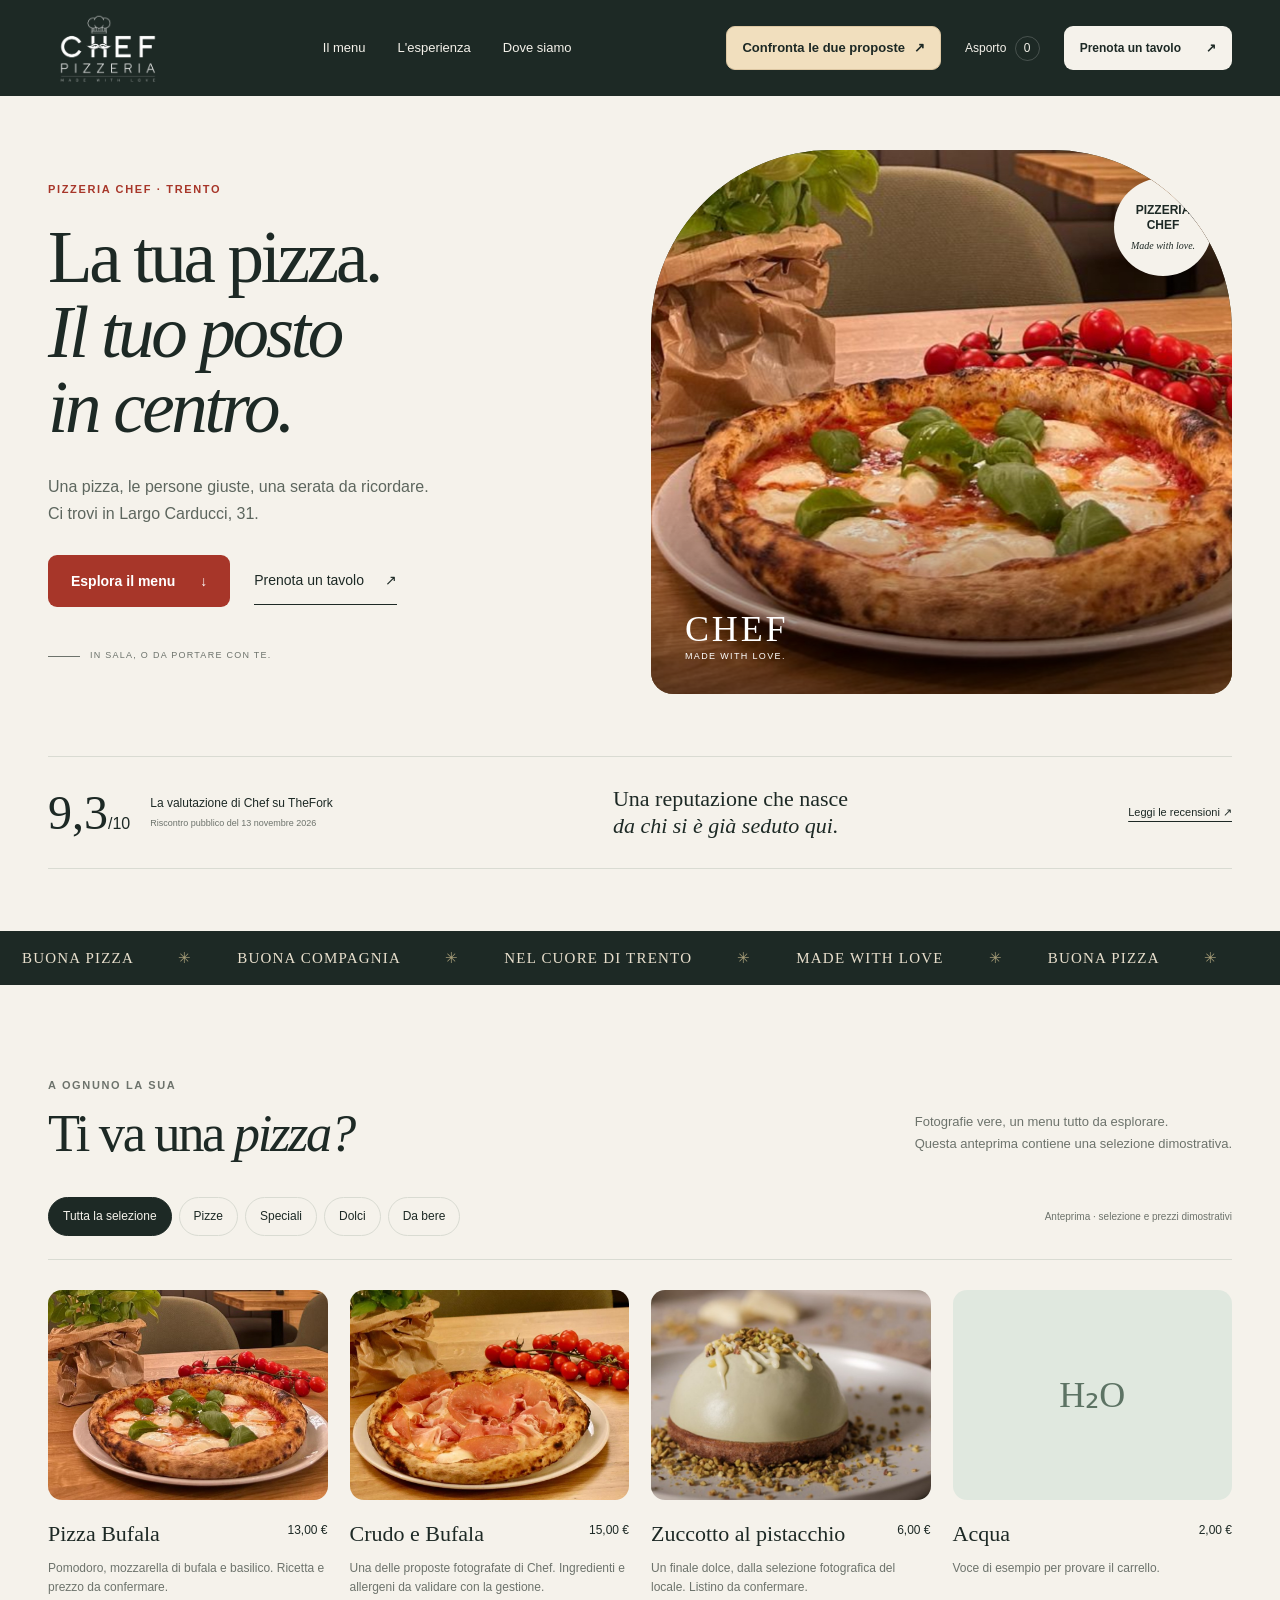
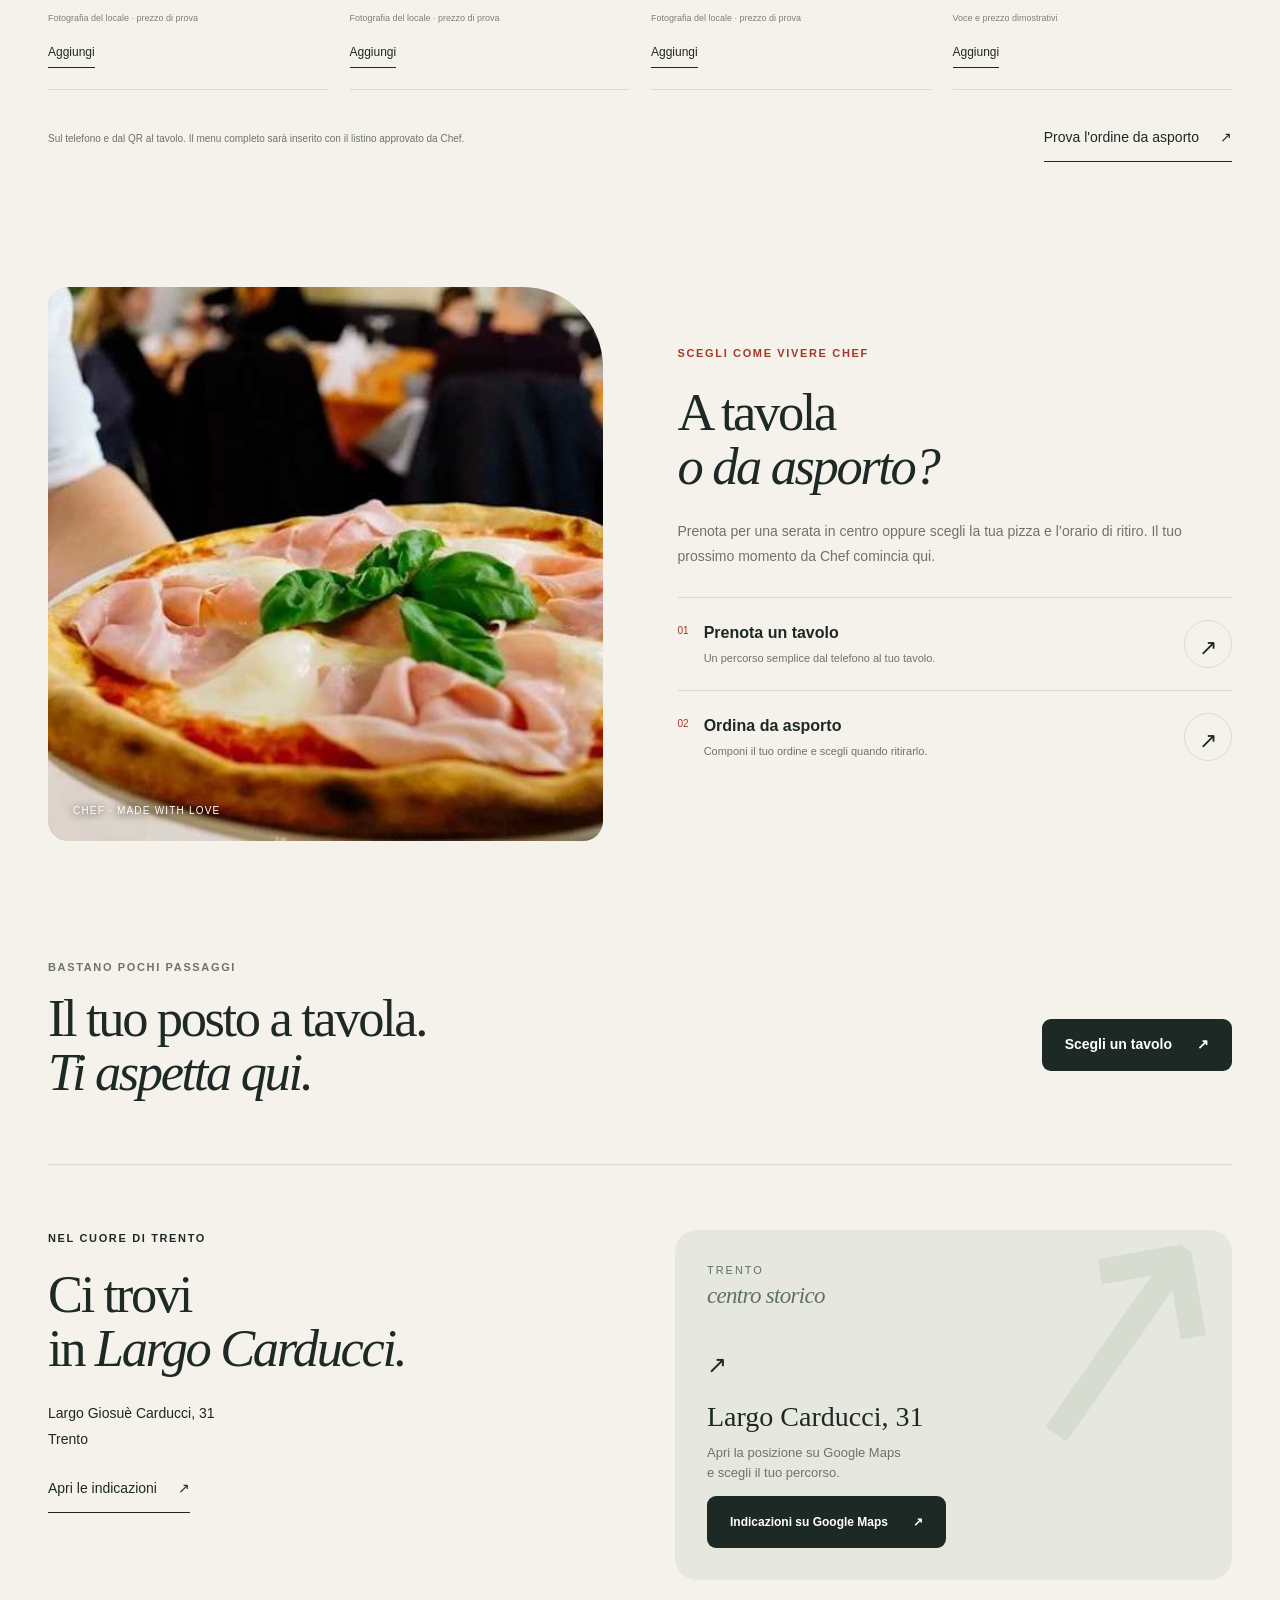
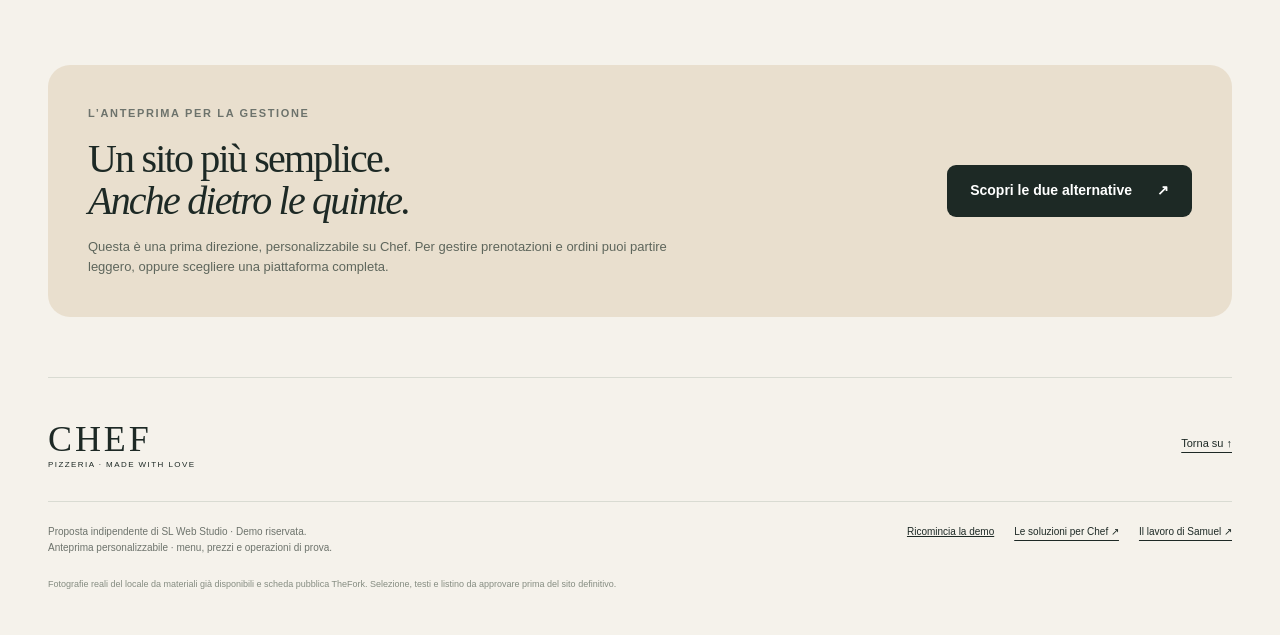
==== index.html @ 17961a6e "Publish the Chef Trento demo" ====
<!doctype html>
<html lang="it">
<head>
  <meta charset="utf-8"><meta name="viewport" content="width=device-width,initial-scale=1">
  <title>CHEF Pizzeria · Una pizza, un tavolo, il centro di Trento</title>
  <meta name="description" content="Un concept indipendente per Pizzeria Chef a Trento. Scopri il menu e prova le esperienze dimostrative di prenotazione e asporto.">
  <meta name="robots" content="noindex,nofollow">
  <meta name="theme-color" content="#1d2925"><meta http-equiv="Content-Security-Policy" content="default-src 'self'; img-src 'self' data:; style-src 'self' 'unsafe-inline'; script-src 'self'; connect-src 'none'; form-action 'none'; frame-src 'none'; object-src 'none'; base-uri 'self'">
  <link rel="icon" href="assets/favicon.svg" type="image/svg+xml">
  <link rel="stylesheet" href="assets/style.css"><script src="assets/app.js" defer></script><script src="assets/motion.js" defer></script>
</head>
<body>
  <a class="skip-link" href="#menu">Vai al menu</a>
  <div class="intro-flourish" aria-hidden="true"><span>CHEF</span><i>made with love</i><b></b></div>

  <header class="site-header">
    <a class="brand" href="#inizio" aria-label="Chef, torna all'inizio"><img src="assets/chef-logo-clean.jpg" alt="CHEF Pizzeria — Made with love" width="160" height="110"></a>
    <nav class="desktop-nav" aria-label="Navigazione principale"><a href="#menu">Il menu</a><a href="#esperienza">L'esperienza</a><a href="#dove">Dove siamo</a></nav>
    <div class="header-actions"><a class="compare-proposals" href="gestione.html">Confronta le due proposte <span aria-hidden="true">↗</span></a><button class="cart-trigger" id="cart-open" type="button" aria-label="Apri ordine da asporto">Asporto <span id="cart-count">0</span></button><button class="button button-light header-book" data-open-booking type="button">Prenota un tavolo <span>↗</span></button><button class="mobile-toggle" id="mobile-menu-toggle" aria-label="Apri menu di navigazione" aria-expanded="false" aria-controls="mobile-nav" type="button">☰</button></div>
  </header>
  <nav class="mobile-nav hidden" id="mobile-nav" aria-label="Navigazione mobile"><a href="#menu">Il menu</a><a href="#esperienza">L'esperienza</a><a href="#dove">Dove siamo</a><button data-open-booking type="button">Prenota un tavolo ↗</button></nav>
  <main>
    <section class="hero section-shell" id="inizio">
      <div class="hero-copy"><div class="eyebrow"><span></span> PIZZERIA CHEF · TRENTO</div><h1>La tua pizza.<br><em>Il tuo posto<br>in centro.</em></h1><p class="hero-description">Una pizza, le persone giuste, una serata da ricordare.<br>Ci trovi in Largo Carducci, 31.</p><div class="hero-actions"><a class="button button-gold" href="#menu">Esplora il menu <span>↓</span></a><button class="text-button" type="button" data-open-booking>Prenota un tavolo <span>↗</span></button></div><div class="hero-footnote"><span class="tiny-line"></span> IN SALA, O DA PORTARE CON TE.</div></div>
      <div class="hero-visual"><img class="hero-photo" src="assets/pizza-hero.jpg" alt="Pizza Bufala fotografata per Pizzeria Chef" fetchpriority="high" width="1000" height="1200"><div class="hero-photo-shade"></div><div class="photo-caption"><span>CHEF</span><small>MADE WITH LOVE.</small></div><div class="round-note">PIZZERIA<br>CHEF<span>Made with love.</span></div></div>
    </section>
    <section class="reputation section-shell"><div><strong>9,3<span>/10</span></strong><p>La valutazione di Chef su TheFork<small>Riscontro pubblico del 13 novembre 2026</small></p></div><p>Una reputazione che nasce<br><em>da chi si è già seduto qui.</em></p><a href="https://www.thefork.it/ristorante/pizzeria-chef-r726519" target="_blank" rel="noopener noreferrer">Leggi le recensioni ↗</a></section>
    <div class="ticker" aria-hidden="true"><div>BUONA PIZZA <b>✳</b> BUONA COMPAGNIA <b>✳</b> NEL CUORE DI TRENTO <b>✳</b> MADE WITH LOVE <b>✳</b> BUONA PIZZA <b>✳</b></div></div>
    <section class="menu-section" id="menu"><div class="section-shell">
      <div class="section-heading"><div><span class="eyebrow dark">A OGNUNO LA SUA</span><h2>Ti va una <em>pizza?</em></h2></div><p>Fotografie vere, un menu tutto da esplorare.<br>Questa anteprima contiene una selezione dimostrativa.</p></div>
      <div class="menu-toolbar"><div class="category-tabs" id="category-tabs" role="group" aria-label="Categorie del menu"><button type="button" data-category="all" class="active" aria-pressed="true">Tutta la selezione</button><button type="button" data-category="pizze" aria-pressed="false">Pizze</button><button type="button" data-category="speciali" aria-pressed="false">Speciali</button><button type="button" data-category="dolci" aria-pressed="false">Dolci</button><button type="button" data-category="bevande" aria-pressed="false">Da bere</button></div><span class="menu-demo-note">Anteprima · selezione e prezzi dimostrativi</span></div>
      <div class="menu-grid" id="menu-grid" aria-live="polite"></div>
      <div class="menu-bottom-note"><span>Sul telefono e dal QR al tavolo. Il menu completo sarà inserito con il listino approvato da Chef.</span><button type="button" class="text-button dark-text" data-open-cart>Prova l'ordine da asporto <span>↗</span></button></div>
    </div></section>
    <section class="experience section-shell" id="esperienza"><div class="experience-photo"><img src="assets/chef-pizza-crudo.jpg" alt="Una pizza fotografata nella sala di Pizzeria Chef" width="900" height="1000" loading="lazy"><span class="photo-label">CHEF · MADE WITH LOVE</span></div><div class="experience-copy"><span class="eyebrow">SCEGLI COME VIVERE CHEF</span><h2>A tavola<br><em>o da asporto?</em></h2><p>Prenota per una serata in centro oppure scegli la tua pizza e l’orario di ritiro. Il tuo prossimo momento da Chef comincia qui.</p><div class="experience-options"><div><span class="option-number">01</span><div><h3>Prenota un tavolo</h3><p>Un percorso semplice dal telefono al tuo tavolo.</p></div><button type="button" data-open-booking aria-label="Prova la prenotazione di un tavolo">↗</button></div><div><span class="option-number">02</span><div><h3>Ordina da asporto</h3><p>Componi il tuo ordine e scegli quando ritirarlo.</p></div><button type="button" data-open-cart aria-label="Prova un ordine da asporto">↗</button></div></div></div></section>
    <section class="booking-strip section-shell"><span class="eyebrow dark">BASTANO POCHI PASSAGGI</span><div><h2>Il tuo posto a tavola.<br><em>Ti aspetta qui.</em></h2><button class="button button-dark" type="button" data-open-booking>Scegli un tavolo <span>↗</span></button></div></section>
    <section class="location section-shell" id="dove"><div><span class="eyebrow">NEL CUORE DI TRENTO</span><h2>Ci trovi<br>in <em>Largo Carducci.</em></h2><p class="address">Largo Giosuè Carducci, 31<br>Trento</p><a class="text-button" href="https://www.google.com/maps/search/?api=1&query=Pizzeria+Chef+Largo+Carducci+31+Trento" target="_blank" rel="noopener noreferrer">Apri le indicazioni <span>↗</span></a></div><div class="location-card"><div class="location-coordinate" aria-hidden="true">TRENTO<br><em>centro storico</em></div><div class="location-directions"><span class="location-marker" aria-hidden="true">↗</span><h3>Largo Carducci, 31</h3><p>Apri la posizione su Google Maps<br>e scegli il tuo percorso.</p><a class="button button-dark" href="https://www.google.com/maps/search/?api=1&amp;query=Pizzeria+Chef+Largo+Carducci+31+Trento" target="_blank" rel="noopener noreferrer">Indicazioni su Google Maps <span>↗</span></a></div></div></section>
    <section class="owner-preview section-shell" id="gestione"><div><span class="eyebrow dark">L’ANTEPRIMA PER LA GESTIONE</span><h2>Un sito più semplice.<br><em>Anche dietro le quinte.</em></h2><p>Questa è una prima direzione, personalizzabile su Chef. Per gestire prenotazioni e ordini puoi partire leggero, oppure scegliere una piattaforma completa.</p></div><a class="button button-dark" href="gestione.html">Scopri le due alternative <span>↗</span></a></section>
  </main>
  <footer class="site-footer section-shell"><div class="footer-top"><div class="footer-wordmark">CHEF<span>PIZZERIA · MADE WITH LOVE</span></div><a href="#inizio">Torna su ↑</a></div><div class="footer-bottom"><p>Proposta indipendente di SL Web Studio · Demo riservata.<br>Anteprima personalizzabile · menu, prezzi e operazioni di prova.</p><div><button id="reset-demo" type="button">Ricomincia la demo</button><a href="gestione.html">Le soluzioni per Chef ↗</a><a href="https://samuelnasi.com/it/" target="_blank" rel="noopener noreferrer">Il lavoro di Samuel ↗</a></div></div><p class="photo-source section-shell">Fotografie reali del locale da materiali già disponibili e scheda pubblica TheFork. Selezione, testi e listino da approvare prima del sito definitivo.</p></footer>
  <button class="mobile-cart-bar" type="button" data-open-cart><span>Il tuo asporto <b id="cart-count-mobile">0</b></span><span id="cart-total-mobile">0,00 €</span><span>↗</span></button>
  <div id="toast" role="status" aria-live="polite" hidden></div>
  <dialog id="booking-dialog" aria-labelledby="booking-title"><div class="dialog-header"><span class="eyebrow dark">CI VEDIAMO DA CHEF</span><button class="close-dialog" type="button" data-close-dialog aria-label="Chiudi prenotazione">×</button></div><h2 id="booking-title">Un tavolo <em>per te.</em></h2><p class="dialog-notice"><strong>Anteprima prenotazione.</strong> Campi, orari e conferme saranno personalizzati per il servizio di Chef.</p><form id="booking-form"><div class="form-row"><label>Giorno<input type="date" id="booking-date" required></label><label>Persone<select id="booking-guests" required><option value="2">2 persone</option><option value="1">1 persona</option><option value="3">3 persone</option><option value="4">4 persone</option><option value="5">5 persone</option><option value="6">6 persone</option><option value="8">8 persone</option></select></label></div><label>Orario<select id="booking-time" required><option value="">Scegli un orario</option><option>12:00</option><option>12:30</option><option>13:00</option><option>19:00</option><option>19:30</option><option>20:00</option><option>20:30</option><option>21:00</option></select></label><label>Nome per la prova<input type="text" id="booking-name" value="Cliente demo" maxlength="60" required autocomplete="off" readonly></label><button class="button button-dark full-width" type="submit">Simula la prenotazione <span>↗</span></button></form><div class="result-box" id="booking-result" role="status" hidden></div></dialog>
  <dialog id="cart-dialog" aria-labelledby="cart-title"><div class="dialog-header"><span class="eyebrow dark">CHEF, DA PORTARE CON TE</span><button class="close-dialog" type="button" data-close-dialog aria-label="Chiudi ordine">×</button></div><h2 id="cart-title">Il tuo <em>asporto.</em></h2><p class="dialog-notice"><strong>Prova l’asporto.</strong> Prodotti, orari e conferma sono un esempio del percorso cliente.</p><div id="cart-empty" class="empty-state"><span>✳</span><h3>Da cosa iniziamo?</h3><p>Scegli una pizza dal menu per provare l'ordine.</p><button type="button" class="button button-dark" data-close-dialog>Torna al menu</button></div><div id="cart-content" hidden><div id="cart-items"></div><div class="cart-summary"><span>Totale dimostrativo</span><strong id="cart-total">0,00 €</strong></div><form id="checkout-form"><label>Orario di ritiro<select id="pickup-time" required><option value="">Scegli un orario di esempio</option><option>19:00</option><option>19:30</option><option>20:00</option><option>20:30</option></select></label><button class="button button-dark full-width" type="submit">Simula l'ordine <span>↗</span></button></form></div><div class="result-box" id="cart-receipt" role="status" hidden></div></dialog>
</body></html>
---- assets/style.css ----
:root{--paper:#f5f2eb;--ink:#1d2925;--red:#a63c31;--muted:#6d736c;--line:#d9dbd2;--cream:#e8dfcd;--serif:Georgia,serif;--sans:Arial,sans-serif}*{box-sizing:border-box}html{scroll-behavior:smooth;scroll-padding-top:100px}body{margin:0;background:var(--paper);color:var(--ink);font:16px/1.55 var(--sans)}button,input,select{font:inherit}button{cursor:pointer;border:0;background:none;color:inherit}a{color:inherit;text-underline-offset:5px}img{display:block;max-width:100%;height:auto}a,button{touch-action:manipulation}button:disabled{opacity:.4;cursor:not-allowed}:focus-visible{outline:3px solid #d77a38;outline-offset:4px}[hidden],.hidden{display:none!important}.section-shell{width:min(1280px,calc(100% - 96px));margin-inline:auto}h1,h2,h3,p{margin-top:0}h1,h2{font-family:var(--serif);font-weight:400;line-height:1.03;letter-spacing:-.045em}h1{font-size:clamp(54px,5.7vw,88px);margin:22px 0 28px}h2{font-size:clamp(40px,4.1vw,62px);margin-bottom:26px}h1 em,h2 em{font-weight:400}.button{display:inline-flex;align-items:center;justify-content:space-between;gap:25px;min-height:52px;padding:14px 23px;text-decoration:none;font-size:14px;font-weight:600;border-radius:3px}.button-light{background:var(--paper);color:var(--ink)}.button-gold{background:var(--red);color:white}.button-dark{background:var(--ink);color:white}.button:hover{filter:brightness(1.1)}.text-button{display:inline-flex;align-items:center;gap:21px;padding:12px 0;border-bottom:1px solid currentColor;text-decoration:none;font-size:14px}.eyebrow{display:block;font-size:11px;letter-spacing:.15em;font-weight:600;text-transform:uppercase}.eyebrow.dark{color:var(--muted)}.tiny-line{width:32px;height:1px;background:currentColor;margin-right:10px}.demo-banner{display:flex;align-items:center;justify-content:center;gap:9px;padding:9px 20px;background:#e7dfcb;font-size:10px;letter-spacing:.07em}.demo-banner a{margin-left:30px;letter-spacing:0;font-size:11px}.demo-dot{width:6px;height:6px;border-radius:50%;background:var(--red)}.site-header{height:96px;padding:14px 48px;display:flex;align-items:center;justify-content:space-between;background:var(--ink);color:var(--paper)}.brand,.brand img{width:120px}.brand img{height:68px;object-fit:cover;mix-blend-mode:screen}.desktop-nav{display:flex;gap:32px}.desktop-nav a{font-size:13px;text-decoration:none}.header-actions{display:flex;gap:18px;align-items:center}.header-actions .button{min-height:44px;padding:10px 16px;font-size:12px}.cart-trigger{font-size:12px}.cart-trigger span{display:inline-grid;place-items:center;margin-left:5px;border:1px solid #ffffff30;border-radius:50%;min-width:25px;height:25px}.mobile-toggle{display:none;font-size:25px}.mobile-nav{padding:18px;background:var(--ink);color:var(--paper)}.mobile-nav a{display:block;padding:9px;text-decoration:none}.hero{display:grid;grid-template-columns:1fr 1.08fr;gap:64px;align-items:center;min-height:690px;padding-block:58px 66px}.hero-copy .eyebrow{color:var(--red)}.hero-description{max-width:440px;color:#5d665e;font-size:16px;line-height:1.7;margin-bottom:28px}.hero-actions{display:flex;gap:24px;align-items:center;flex-wrap:wrap}.hero-footnote{margin-top:42px;display:flex;align-items:center;font-size:9px;letter-spacing:.14em;color:var(--muted)}.hero-visual{position:relative;align-self:stretch;min-height:520px;overflow:hidden;border-radius:180px 180px 0 0;background:#2f382e}.hero-photo{width:100%;height:100%;min-height:520px;object-fit:cover;object-position:48% 50%;position:absolute}.hero-photo-shade{position:absolute;inset:0;background:linear-gradient(0deg,#0008,transparent 40%)}.photo-caption{position:absolute;bottom:30px;left:34px;color:white}.photo-caption span{font:36px var(--serif);letter-spacing:.08em}.photo-caption small{display:block;font-size:9px;letter-spacing:.15em}.round-note{position:absolute;right:20px;top:28px;width:98px;height:98px;display:flex;flex-direction:column;align-items:center;justify-content:center;background:var(--paper);border-radius:50%;text-align:center;line-height:1.25;font-size:12px;font-weight:600}.round-note span{font:italic 10px var(--serif);margin-top:7px}.reputation{display:flex;align-items:center;justify-content:space-between;gap:28px;padding-block:28px;border-block:1px solid var(--line);margin-bottom:62px}.reputation>div{display:flex;align-items:center;gap:20px}.reputation strong{font:48px var(--serif);white-space:nowrap}.reputation strong span{font:16px var(--sans)}.reputation p{margin:0;font-size:12px}.reputation small{display:block;font-size:9px;color:var(--muted);margin-top:4px}.reputation>p{font:22px/1.2 var(--serif)}.reputation a{font-size:11px;white-space:nowrap}.ticker{overflow:hidden;background:var(--ink);color:var(--cream);padding:18px 0;white-space:nowrap;font:15px var(--serif);letter-spacing:.08em}.ticker div{width:max-content;min-width:100%;text-align:center}.ticker b{color:#a69d78;font-weight:400;margin:0 40px}.menu-section{padding:92px 0 80px}.section-heading{display:flex;align-items:flex-end;justify-content:space-between;gap:40px;margin-bottom:37px}.section-heading h2{margin:12px 0 0}.section-heading>p{font-size:13px;color:var(--muted);margin-bottom:5px;line-height:1.7}.menu-toolbar{display:flex;align-items:center;justify-content:space-between;gap:20px;border-bottom:1px solid var(--line);padding-bottom:23px;margin-bottom:30px}.category-tabs{display:flex;gap:7px;flex-wrap:wrap}.category-tabs button{padding:9px 14px;border:1px solid var(--line);border-radius:30px;font-size:12px}.category-tabs button.active{background:var(--ink);color:var(--paper);border-color:var(--ink)}.menu-demo-note{font-size:10px;color:var(--muted);max-width:220px;text-align:right}.menu-grid{display:grid;grid-template-columns:repeat(4,minmax(0,1fr));gap:22px}.menu-card{border-bottom:1px solid var(--line);display:flex;flex-direction:column;min-width:0}.menu-card>img{width:100%;height:210px;object-fit:cover;border-radius:6px}.card-visual{height:210px;display:grid;place-items:center;background:#e0e8df;border-radius:6px;font:36px var(--serif);color:#5d7364}.card-body{padding:21px 0;display:flex;flex-direction:column;flex:1}.card-top{display:flex;align-items:flex-start;justify-content:space-between;gap:10px}.card-top h3{font:22px/1.2 var(--serif);margin-bottom:12px}.price{font-size:12px;white-space:nowrap}.description{font-size:12px;line-height:1.6;color:var(--muted);margin-bottom:15px}.tagline{font-size:9px;color:#7c8178;margin-top:auto;margin-bottom:12px}.add-button{align-self:flex-start;border-bottom:1px solid var(--ink);padding:5px 0;font-size:12px}.menu-bottom-note{margin-top:25px;display:flex;align-items:center;justify-content:space-between;gap:20px}.menu-bottom-note>span{font-size:10px;color:var(--muted);max-width:470px}.experience{display:grid;grid-template-columns:1fr 1fr;gap:85px;align-items:center;padding-block:45px 100px}.experience-photo{position:relative}.experience-photo>img{aspect-ratio:1;object-fit:cover;width:100%;border-radius:5px}.photo-label{position:absolute;bottom:23px;left:25px;color:white;font-size:10px;letter-spacing:.12em;text-shadow:0 1px 8px black}.experience-copy>.eyebrow{color:var(--red);margin-bottom:23px}.experience-copy>p{font-size:14px;line-height:1.8;color:var(--muted)}.experience-options>div{display:flex;gap:15px;align-items:center;border-top:1px solid var(--line);padding:20px 0}.experience-options{margin-top:28px}.option-number{align-self:flex-start;padding-top:3px;font-size:10px;color:var(--red)}.experience-options h3{font-size:13px;margin:0 0 4px}.experience-options p{font-size:11px;color:var(--muted);margin:0}.experience-options button{margin-left:auto;font-size:22px;padding:10px}.craft{display:grid;grid-template-columns:.65fr 1fr;gap:80px;align-items:center;background:var(--cream);padding:38px;margin-bottom:95px}.craft img{aspect-ratio:1;object-fit:cover;width:100%}.craft h2{font-size:46px;margin:17px 0 20px}.craft p{font-size:13px;line-height:1.8;max-width:470px}.concept-note{font-size:10px!important;color:var(--muted)}.booking-strip{padding-block:18px 65px}.booking-strip>div{display:flex;align-items:center;justify-content:space-between;gap:30px;margin-top:15px}.booking-strip h2{margin-bottom:0}.location{display:grid;grid-template-columns:1fr 1fr;gap:70px;border-top:1px solid var(--line);padding-block:65px 85px}.location h2{margin-top:20px}.address{font-size:14px;line-height:1.8}.location-art{position:relative;overflow:hidden;min-height:330px;background:#e2e6dc;border:1px solid #cbd2c3;border-radius:4px}.map-road{position:absolute;background:var(--paper);border:1px solid #d1d7ca}.road-one{width:135%;height:42px;transform:rotate(-25deg);left:-18%;top:42%}.road-two{height:150%;width:38px;transform:rotate(24deg);left:60%;top:-25%}.road-three{width:120%;height:25px;transform:rotate(18deg);left:-10%;top:78%}.map-street{position:absolute;font-size:9px;letter-spacing:.13em}.street-one{left:18%;top:42%;transform:rotate(-25deg)}.street-two{left:10%;top:17%;color:#79876f}.map-pin{position:absolute;left:52%;top:49%;transform:translate(-50%,-50%);text-align:center;font-size:10px;font-weight:600;letter-spacing:.1em;background:var(--red);color:white;padding:10px 15px;border-radius:5px}.map-pin span{display:block;font-size:14px}.map-caption{position:absolute;bottom:20px;left:20px;font-size:9px;letter-spacing:.12em;color:#718067}.site-footer{padding-block:40px 35px;border-top:1px solid var(--line)}.footer-top{display:flex;justify-content:space-between;align-items:center;padding-bottom:32px}.footer-wordmark{font:36px var(--serif);letter-spacing:.08em}.footer-wordmark span{display:block;font:8px var(--sans);letter-spacing:.18em}.footer-top>a{font-size:11px}.footer-bottom{display:flex;justify-content:space-between;gap:25px;border-top:1px solid var(--line);padding-top:22px}.footer-bottom p{font-size:10px;color:var(--muted);margin:0}.footer-bottom>div{display:flex;gap:20px;align-items:flex-start;font-size:10px}.footer-bottom button{padding:0;font-size:10px;text-decoration:underline}.photo-source{font-size:9px;color:#858c81;line-height:1.6;margin-top:22px}.mobile-cart-bar{display:none}.table-hint{margin:0 auto 30px;text-align:center;background:var(--ink);color:white;padding:12px;font-size:13px}#toast{position:fixed;z-index:99;bottom:28px;left:50%;transform:translateX(-50%);background:var(--ink);color:white;border:1px solid #fff3;border-radius:5px;padding:15px 22px;font-size:13px;max-width:90vw;box-shadow:0 8px 30px #0003}dialog{border:0;border-radius:8px;background:var(--paper);color:var(--ink);padding:30px;width:min(550px,calc(100% - 28px));max-height:90dvh;overflow:auto;box-shadow:0 20px 100px #0004}dialog::backdrop{background:#17201cc9;backdrop-filter:blur(4px)}.dialog-header{display:flex;align-items:center;justify-content:space-between;margin-bottom:20px}.close-dialog{font-size:30px;line-height:1;padding:0 3px}dialog h2{font-size:43px;margin-bottom:14px}.dialog-notice{font-size:12px;color:var(--muted);padding:12px;background:#e8e7db;border-radius:4px}form label{display:block;font-size:12px;font-weight:600;margin-bottom:16px}input,select{width:100%;display:block;padding:12px;border:1px solid #bfc5b9;border-radius:4px;background:white;color:var(--ink);margin-top:6px;min-height:46px}input[readonly]{color:#6e766a;background:#ebece4}.form-row{display:grid;grid-template-columns:1fr 1fr;gap:18px}.full-width{width:100%}.result-box{margin-top:24px;padding:18px;border:1px solid #a1b39d;background:#e2eadf;border-radius:4px;font-size:13px}.result-box p{margin-top:10px}.result-box .button{font-size:12px;margin-top:8px}.empty-state{text-align:center;padding:25px 10px}.empty-state>span{font-size:38px}.empty-state h3{font:30px var(--serif);margin:12px 0}.empty-state p{font-size:13px;color:var(--muted)}.cart-row{display:flex;align-items:center;justify-content:space-between;padding:17px 0;border-bottom:1px solid var(--line);gap:20px}.cart-item-info strong,.cart-item-info span{display:block;font-size:13px}.cart-item-info span{font-size:11px;color:var(--muted);margin-top:5px}.qty-control{display:flex;gap:12px}.qty-control button{display:grid;place-items:center;border:1px solid var(--line);border-radius:50%;height:30px;width:30px;font-size:16px}.cart-summary{display:flex;justify-content:space-between;font-size:14px;padding:24px 0}
@media(max-width:1100px){.section-shell{width:calc(100% - 64px)}.site-header{padding-inline:32px}.desktop-nav{gap:18px}.hero{gap:35px;min-height:620px}.hero-visual,.hero-photo{min-height:485px}.menu-grid{grid-template-columns:repeat(2,minmax(0,1fr));gap:30px}.menu-card>img,.card-visual{height:260px}.experience{gap:40px}.reputation>p{display:none}.craft{gap:35px}.craft h2{font-size:40px}}
@media(max-width:700px){html{scroll-padding-top:25px}.section-shell{width:calc(100% - 40px)}.demo-banner{padding:8px 10px;justify-content:flex-start;font-size:8px;gap:6px;letter-spacing:.02em;flex-wrap:wrap}.banner-detail{font-size:8px}.demo-banner a{margin-left:auto;font-size:9px}.site-header{height:80px;padding:10px 20px}.brand,.brand img{width:98px}.brand img{height:55px}.desktop-nav,.header-book,.cart-trigger{display:none}.mobile-toggle{display:block}.hero{display:flex;flex-direction:column;gap:30px;padding-block:40px 32px;min-height:0}.hero-copy{align-self:flex-start;width:100%}h1{font-size:58px;margin:18px 0 22px}.hero-description{font-size:14px;margin-bottom:25px}.hero-actions{gap:22px}.hero-actions .button{min-height:48px;padding:12px 17px;font-size:12px}.hero-actions .text-button{font-size:12px}.hero-footnote{margin-top:26px;font-size:8px}.hero-visual{width:100%;min-height:365px;border-radius:140px 140px 0 0}.hero-photo{min-height:365px}.round-note{width:78px;height:78px;right:16px;top:20px;font-size:10px}.photo-caption{bottom:20px;left:22px}.photo-caption span{font-size:29px}.reputation{padding-block:22px;margin-bottom:35px;gap:15px;align-items:flex-end}.reputation>div{gap:12px}.reputation strong{font-size:38px}.reputation p{font-size:10px;max-width:150px}.reputation small{font-size:8px}.reputation a{font-size:9px}.ticker{font-size:12px;padding:14px 0}.ticker b{margin:0 23px}.menu-section{padding:48px 0 35px}.section-heading{display:block;margin-bottom:25px}.section-heading>p{margin-top:18px;font-size:12px}.section-heading h2{font-size:45px}.menu-toolbar{align-items:flex-start;flex-direction:column;gap:15px}.category-tabs{gap:5px}.category-tabs button{font-size:11px;padding:8px 11px}.menu-demo-note{max-width:none;text-align:left;font-size:9px}.menu-grid{gap:22px 14px}.menu-card>img,.card-visual{height:145px}.card-top{display:block}.card-top h3{font-size:20px;margin-bottom:7px}.price{font-size:11px}.description{font-size:11px;margin-top:10px;line-height:1.5}.tagline{font-size:8px}.card-body{padding-top:14px}.menu-bottom-note{display:block}.menu-bottom-note>span{display:block;margin-bottom:12px}.experience{grid-template-columns:1fr;gap:30px;padding-block:28px 45px}.experience-photo>img{aspect-ratio:5/4}.experience-copy h2{font-size:41px}.experience-copy>.eyebrow{margin-bottom:17px}.craft{grid-template-columns:1fr;gap:25px;padding:20px;margin-bottom:45px}.craft img{aspect-ratio:4/3}.craft h2{font-size:40px;margin-bottom:18px}.booking-strip{padding-block:10px 45px}.booking-strip>div{display:block}.booking-strip h2{font-size:42px;margin-bottom:25px}.location{grid-template-columns:1fr;gap:30px;padding-block:40px 45px}.location h2{font-size:43px}.location-art{min-height:270px}.site-footer{padding-top:28px;padding-bottom:85px}.footer-top{padding-bottom:25px}.footer-bottom{flex-direction:column;gap:20px}.footer-bottom>div{flex-wrap:wrap;gap:18px}.photo-source{width:100%;font-size:8px}.mobile-cart-bar{display:flex;align-items:center;justify-content:space-between;position:fixed;bottom:12px;left:16px;right:16px;z-index:20;background:var(--ink);color:white;border:1px solid #fff3;border-radius:5px;box-shadow:0 5px 20px #0002;padding:14px 16px;font-size:12px}.mobile-cart-bar b{margin-left:5px;font-size:10px;background:#fff2;border-radius:20px;padding:3px 6px}.mobile-cart-bar>span:last-child{font-size:19px}#toast{bottom:80px;font-size:11px;padding:12px 16px}dialog{padding:22px}.form-row{gap:12px}dialog h2{font-size:36px}}
@media(prefers-reduced-motion:reduce){html{scroll-behavior:auto}*,*:before,*:after{transition:none!important}}
/* SL — refined, lightweight motion and a calmer page rhythm. */
:root{--red:#a73629}.skip-link{position:absolute;z-index:100;left:20px;top:-80px;padding:12px 18px;background:white}.skip-link:focus{top:12px}.site-header{position:relative;z-index:5}.button{border-radius:9px;transition:transform .22s ease,background .22s ease,box-shadow .22s ease}.button:hover{transform:translateY(-2px);box-shadow:0 8px 20px #1d292512}.button:active{transform:translateY(0)}.button span,.text-button span{transition:transform .2s ease}.button:hover span,.text-button:hover span{transform:translate(3px,-2px)}.desktop-nav a{position:relative}.desktop-nav a:after{content:'';position:absolute;bottom:-6px;left:0;width:100%;height:1px;background:currentColor;transform:scaleX(0);transform-origin:left;transition:transform .25s}.desktop-nav a:hover:after{transform:scaleX(1)}.hero{padding-block:54px 62px;gap:65px;min-height:660px}.hero-visual{border-radius:180px 180px 22px 22px}.hero-photo{animation:photo-settle 1.2s cubic-bezier(.22,1,.36,1) both}.hero-copy>div,.hero-copy>h1,.hero-copy>p{animation:hero-enter .8s cubic-bezier(.22,1,.36,1) both}.hero-copy>h1{animation-delay:.08s}.hero-copy>p{animation-delay:.16s}.hero-actions{animation-delay:.22s!important}.intro-flourish{position:fixed;top:0;left:0;right:0;height:4px;z-index:100;pointer-events:none}.intro-flourish>span,.intro-flourish>i{display:none}.intro-flourish>b{display:block;height:100%;width:100%;background:var(--red);transform-origin:left;animation:intro-line .95s cubic-bezier(.22,1,.36,1) both}.round-note{box-shadow:0 5px 30px #0002;animation:seal-enter .8s .18s cubic-bezier(.22,1,.36,1) both}.menu-card>img,.card-visual{border-radius:14px;transition:transform .35s}.menu-card:hover>img{transform:translateY(-4px)}.menu-card{animation:hero-enter .35s both}.menu-card:nth-child(2){animation-delay:.04s}.menu-card:nth-child(3){animation-delay:.08s}.menu-card:nth-child(4){animation-delay:.12s}.category-tabs button{transition:background .2s,color .2s,transform .2s}.category-tabs button:hover{transform:translateY(-2px)}.experience{gap:75px}.experience-photo>img{border-radius:20px 80px 20px 20px}.experience-options>div{padding:22px 0}.experience-options h3{font-size:16px}.experience-options button{height:48px;width:48px;flex-shrink:0;border:1px solid var(--line);border-radius:50%;transition:background .2s,transform .2s}.experience-options button:hover{background:var(--cream);transform:rotate(5deg)}.location-card{border-radius:22px;background:#e6e8df;display:flex;flex-direction:column;justify-content:space-between;min-height:350px;padding:32px;position:relative;overflow:hidden}.location-coordinate{font-size:11px;letter-spacing:.18em;color:#607160;position:relative;z-index:1}.location-coordinate em{font:italic 23px Georgia,serif;letter-spacing:-.03em;display:block;margin-top:4px}.location-card:after{content:'↗';font:310px/1 Georgia,serif;position:absolute;right:-15px;top:-50px;color:#d6dccf;transform:rotate(-10deg);pointer-events:none}.location-directions{position:relative;z-index:1}.location-directions h3{font:28px Georgia,serif;margin:18px 0 10px}.location-directions p{font-size:13px;color:var(--muted)}.location-marker{font-size:24px}.location-directions .button{font-size:12px}.owner-preview{display:flex;justify-content:space-between;gap:50px;align-items:center;background:#e9dfce;border-radius:22px;padding:40px;margin-bottom:60px}.owner-preview h2{font-size:40px;margin:16px 0}.owner-preview p{font-size:13px;max-width:610px;color:#5e665c;margin-bottom:0}.owner-preview>a{flex-shrink:0}.footer-bottom>div{flex-wrap:wrap}.site-footer .photo-source{width:100%;margin-inline:0}dialog{border-radius:18px;animation:dialog-enter .2s ease}dialog::backdrop{animation:backdrop-enter .2s ease}.result-box,.dialog-notice{border-radius:10px}.dialog-notice strong{display:block;margin-bottom:3px}input,select{border-radius:8px}.mobile-cart-bar{border-radius:14px}.reveal-ready{opacity:0;transform:translateY(24px);transition:opacity .65s cubic-bezier(.22,1,.36,1),transform .65s cubic-bezier(.22,1,.36,1)}.reveal-ready.is-visible{opacity:1;transform:translateY(0)}
@keyframes hero-enter{from{opacity:0;transform:translateY(16px)}to{opacity:1;transform:none}}@keyframes photo-settle{from{transform:scale(1.07)}to{transform:scale(1)}}@keyframes seal-enter{from{opacity:0;transform:rotate(-12deg) scale(.85)}to{opacity:1;transform:none}}@keyframes intro-line{0%{transform:scaleX(0)}70%{transform:scaleX(1);opacity:1}100%{transform:scaleX(1);opacity:0}}@keyframes dialog-enter{from{opacity:0;transform:translateY(12px) scale(.98)}to{opacity:1;transform:none}}@keyframes backdrop-enter{from{opacity:0}to{opacity:1}}
@media(max-width:1000px){.hero{gap:35px}.owner-preview{align-items:flex-start;flex-direction:column;gap:22px}.experience{gap:40px}}
@media(max-width:700px){.hero{padding-block:36px 32px;min-height:0;gap:30px}.hero h1{font-size:clamp(47px,13.6vw,65px)}.hero-visual{border-radius:135px 135px 18px 18px}.experience{gap:30px}.experience-photo>img{border-radius:18px 60px 18px 18px}.experience-options h3{font-size:15px}.location-card{min-height:320px;padding:25px}.owner-preview{padding:26px;margin-bottom:35px;border-radius:18px}.owner-preview h2{font-size:34px}.owner-preview .button{width:100%}.footer-bottom>div{gap:16px}.reveal-ready{transform:translateY(16px)}.menu-card>img,.card-visual{border-radius:11px}.menu-card:hover>img{transform:none}}
@media(prefers-reduced-motion:reduce){html{scroll-behavior:auto}*,*:before,*:after{animation:none!important;transition:none!important;scroll-behavior:auto!important}.reveal-ready{opacity:1!important;transform:none!important}.intro-flourish{display:none}.button:hover,.menu-card:hover>img{transform:none}}

.compare-proposals {
  display: inline-flex;
  align-items: center;
  justify-content: center;
  gap: .55rem;
  min-height: 44px;
  padding: .6rem .95rem;
  border: 1px solid #ddc7a3;
  border-radius: 9px;
  background: #f1dfbe;
  color: #1d2925;
  font-size: 13px;
  font-weight: 700;
  text-decoration: none;
  white-space: nowrap;
}
.compare-proposals:hover { background: #fff0d6; }
@media (min-width: 701px) and (max-width: 1050px) {
  .site-header { padding-inline: 18px; }
  .desktop-nav, .header-actions { gap: 12px; }
  .brand, .brand img { width: 92px; }
  .header-actions .header-book { display: none; }
}
@media (max-width: 700px) {
  .header-actions { gap: 9px; }
  .compare-proposals { padding-inline: .7rem; font-size: 12px; }
}
@media (max-width: 360px) {
  .site-header { padding-inline: 10px; }
  .brand, .brand img { width: 72px; }
}
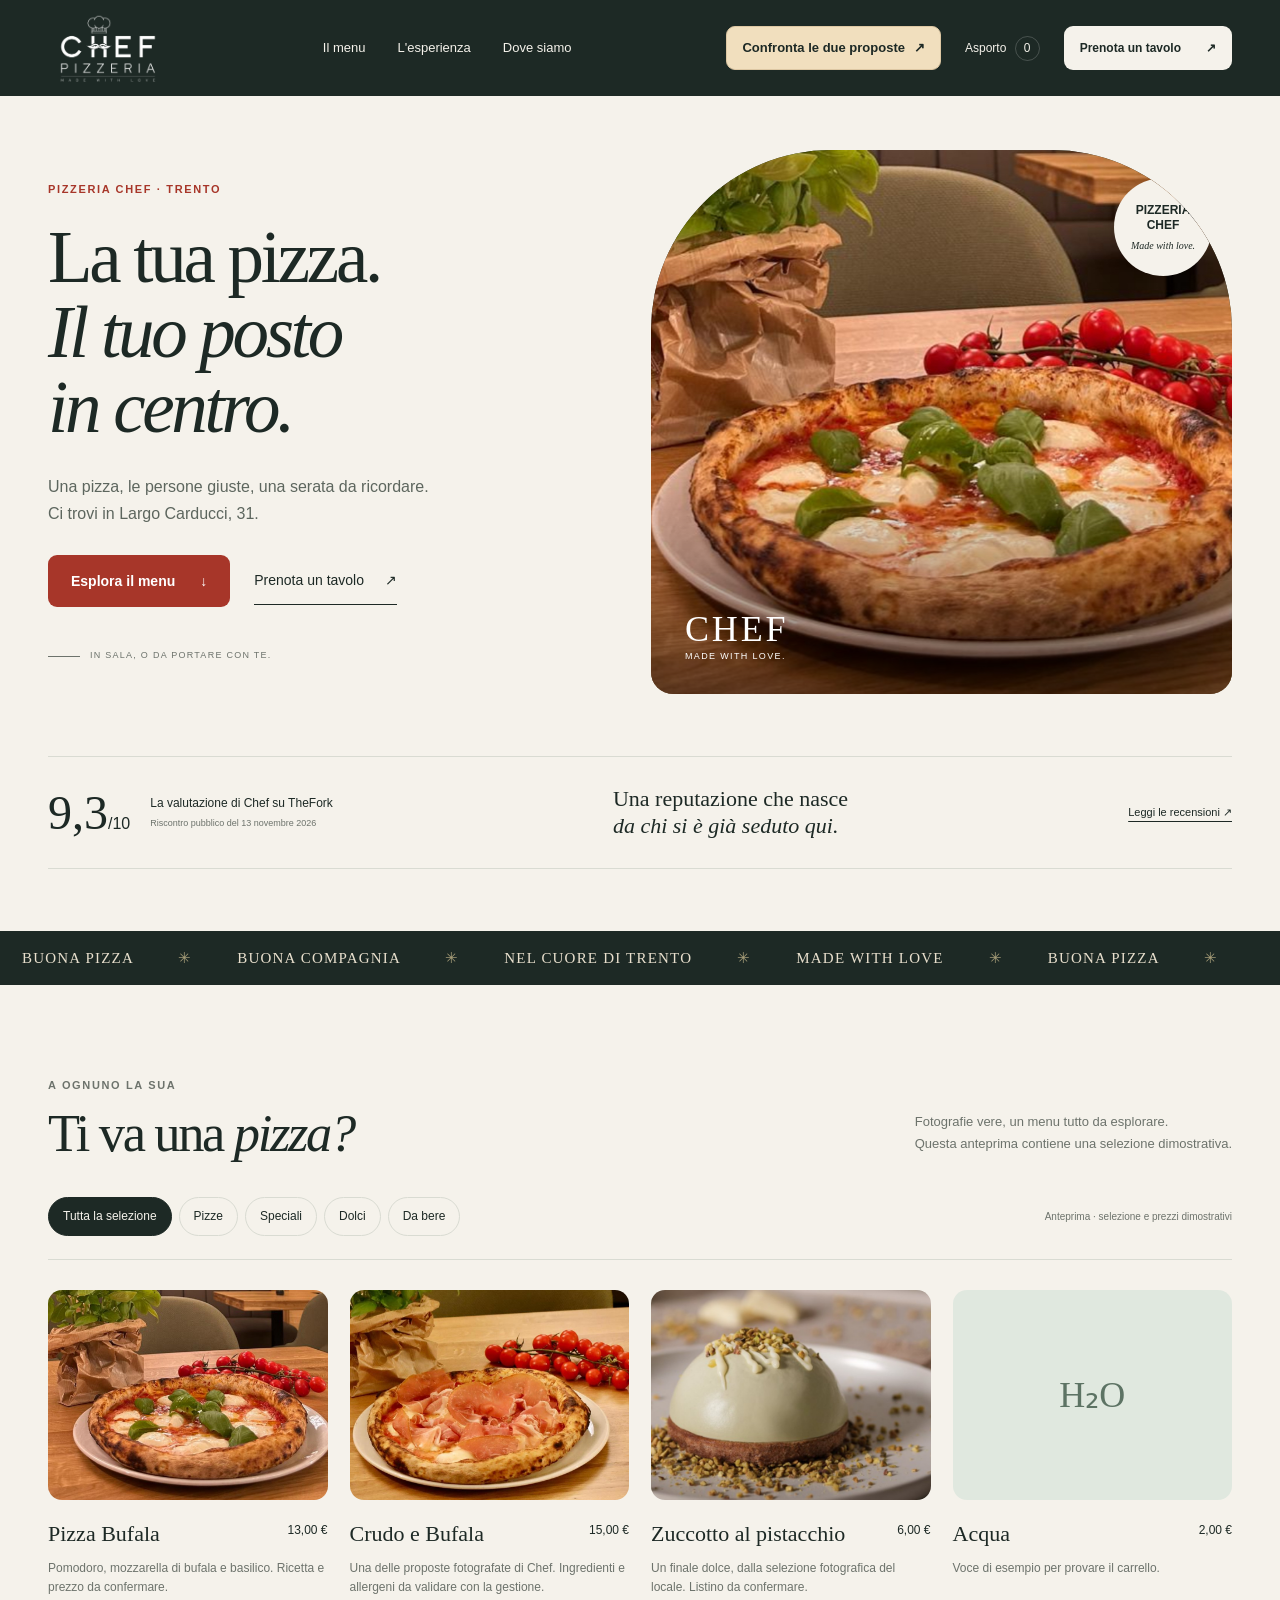
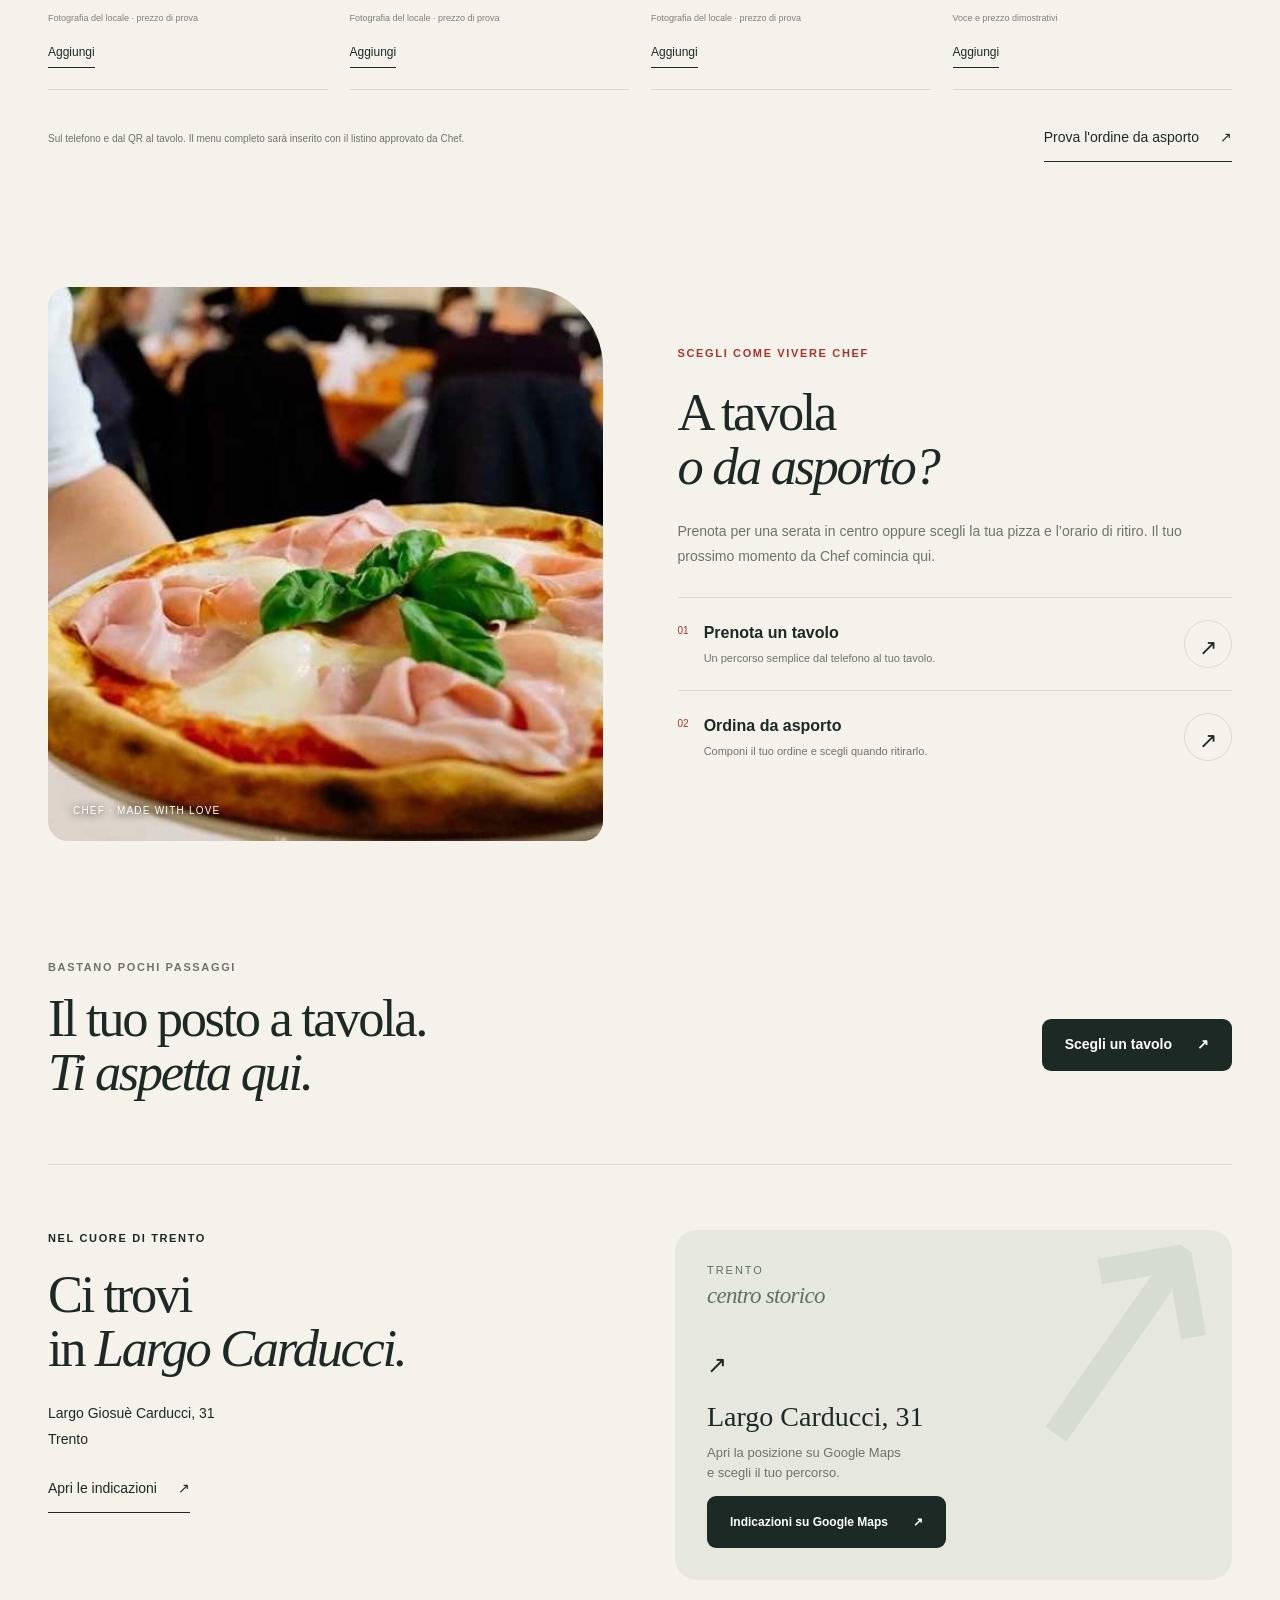
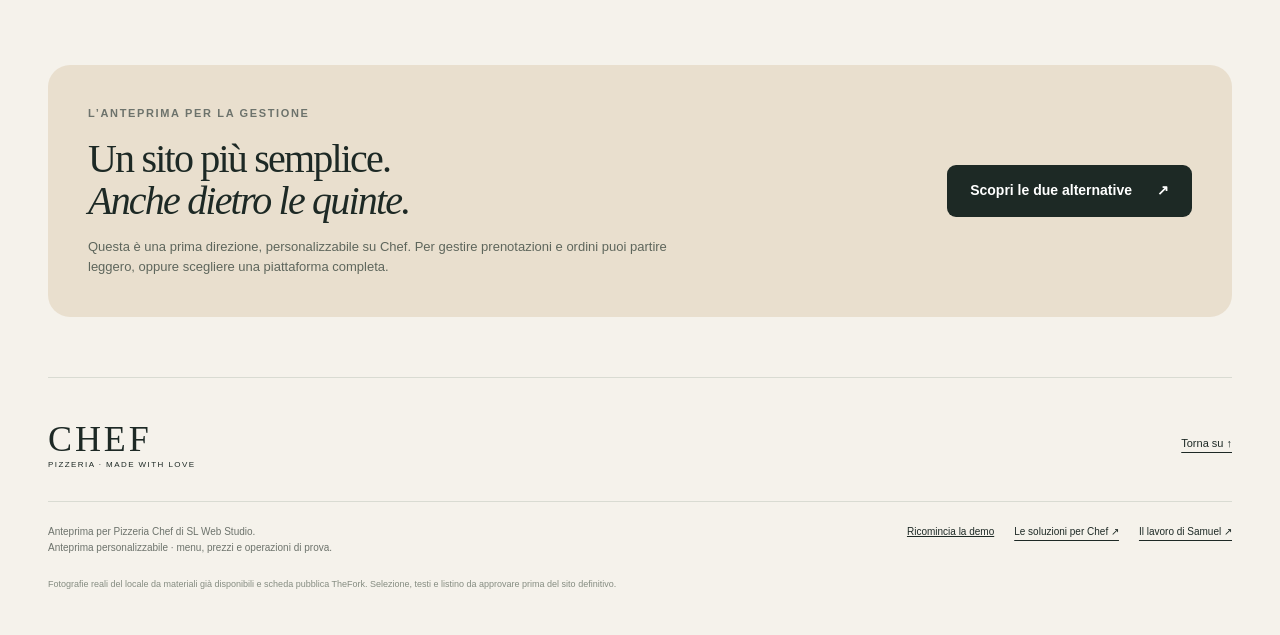
==== commit 86b74cf3: "Refine the mobile demo and WhatsApp preview" ====
--- a/index.html
+++ b/index.html
@@ -4,6 +4,16 @@
   <meta charset="utf-8"><meta name="viewport" content="width=device-width,initial-scale=1">
   <title>CHEF Pizzeria · Una pizza, un tavolo, il centro di Trento</title>
   <meta name="description" content="Un concept indipendente per Pizzeria Chef a Trento. Scopri il menu e prova le esperienze dimostrative di prenotazione e asporto.">
+  <meta property="og:type" content="website">
+  <meta property="og:locale" content="it_IT">
+  <meta property="og:title" content="Pizzeria Chef · Anteprima di SL">
+  <meta property="og:description" content="Scopri il sito di Chef e confronta le due proposte per il locale: dashboard SL o gestionale Odoo.">
+  <meta property="og:url" content="https://72sam.github.io/anteprima-chef-trento/">
+  <meta property="og:image" content="https://72sam.github.io/anteprima-chef-trento/assets/pizza-hero.jpg">
+  <meta property="og:image:type" content="image/jpeg">
+  <meta property="og:image:width" content="1290">
+  <meta property="og:image:height" content="794">
+  <meta property="og:image:alt" content="Pizza Bufala della Pizzeria Chef di Trento">
   <meta name="robots" content="noindex,nofollow">
   <meta name="theme-color" content="#1d2925"><meta http-equiv="Content-Security-Policy" content="default-src 'self'; img-src 'self' data:; style-src 'self' 'unsafe-inline'; script-src 'self'; connect-src 'none'; form-action 'none'; frame-src 'none'; object-src 'none'; base-uri 'self'">
   <link rel="icon" href="assets/favicon.svg" type="image/svg+xml">
@@ -37,9 +47,9 @@
     <section class="location section-shell" id="dove"><div><span class="eyebrow">NEL CUORE DI TRENTO</span><h2>Ci trovi<br>in <em>Largo Carducci.</em></h2><p class="address">Largo Giosuè Carducci, 31<br>Trento</p><a class="text-button" href="https://www.google.com/maps/search/?api=1&query=Pizzeria+Chef+Largo+Carducci+31+Trento" target="_blank" rel="noopener noreferrer">Apri le indicazioni <span>↗</span></a></div><div class="location-card"><div class="location-coordinate" aria-hidden="true">TRENTO<br><em>centro storico</em></div><div class="location-directions"><span class="location-marker" aria-hidden="true">↗</span><h3>Largo Carducci, 31</h3><p>Apri la posizione su Google Maps<br>e scegli il tuo percorso.</p><a class="button button-dark" href="https://www.google.com/maps/search/?api=1&amp;query=Pizzeria+Chef+Largo+Carducci+31+Trento" target="_blank" rel="noopener noreferrer">Indicazioni su Google Maps <span>↗</span></a></div></div></section>
     <section class="owner-preview section-shell" id="gestione"><div><span class="eyebrow dark">L’ANTEPRIMA PER LA GESTIONE</span><h2>Un sito più semplice.<br><em>Anche dietro le quinte.</em></h2><p>Questa è una prima direzione, personalizzabile su Chef. Per gestire prenotazioni e ordini puoi partire leggero, oppure scegliere una piattaforma completa.</p></div><a class="button button-dark" href="gestione.html">Scopri le due alternative <span>↗</span></a></section>
   </main>
-  <footer class="site-footer section-shell"><div class="footer-top"><div class="footer-wordmark">CHEF<span>PIZZERIA · MADE WITH LOVE</span></div><a href="#inizio">Torna su ↑</a></div><div class="footer-bottom"><p>Proposta indipendente di SL Web Studio · Demo riservata.<br>Anteprima personalizzabile · menu, prezzi e operazioni di prova.</p><div><button id="reset-demo" type="button">Ricomincia la demo</button><a href="gestione.html">Le soluzioni per Chef ↗</a><a href="https://samuelnasi.com/it/" target="_blank" rel="noopener noreferrer">Il lavoro di Samuel ↗</a></div></div><p class="photo-source section-shell">Fotografie reali del locale da materiali già disponibili e scheda pubblica TheFork. Selezione, testi e listino da approvare prima del sito definitivo.</p></footer>
-  <button class="mobile-cart-bar" type="button" data-open-cart><span>Il tuo asporto <b id="cart-count-mobile">0</b></span><span id="cart-total-mobile">0,00 €</span><span>↗</span></button>
+  <footer class="site-footer section-shell"><div class="footer-top"><div class="footer-wordmark">CHEF<span>PIZZERIA · MADE WITH LOVE</span></div><a href="#inizio">Torna su ↑</a></div><div class="footer-bottom"><p>Anteprima per Pizzeria Chef di SL Web Studio.<br>Anteprima personalizzabile · menu, prezzi e operazioni di prova.</p><div><button id="reset-demo" type="button">Ricomincia la demo</button><a href="gestione.html">Le soluzioni per Chef ↗</a><a href="https://samuelnasi.com/it/" target="_blank" rel="noopener noreferrer">Il lavoro di Samuel ↗</a></div></div><p class="photo-source section-shell">Fotografie reali del locale da materiali già disponibili e scheda pubblica TheFork. Selezione, testi e listino da approvare prima del sito definitivo.</p></footer>
+  <button class="mobile-cart-bar" hidden type="button" data-open-cart><span>Il tuo asporto <b id="cart-count-mobile">0</b></span><span id="cart-total-mobile">0,00 €</span><span>↗</span></button>
   <div id="toast" role="status" aria-live="polite" hidden></div>
   <dialog id="booking-dialog" aria-labelledby="booking-title"><div class="dialog-header"><span class="eyebrow dark">CI VEDIAMO DA CHEF</span><button class="close-dialog" type="button" data-close-dialog aria-label="Chiudi prenotazione">×</button></div><h2 id="booking-title">Un tavolo <em>per te.</em></h2><p class="dialog-notice"><strong>Anteprima prenotazione.</strong> Campi, orari e conferme saranno personalizzati per il servizio di Chef.</p><form id="booking-form"><div class="form-row"><label>Giorno<input type="date" id="booking-date" required></label><label>Persone<select id="booking-guests" required><option value="2">2 persone</option><option value="1">1 persona</option><option value="3">3 persone</option><option value="4">4 persone</option><option value="5">5 persone</option><option value="6">6 persone</option><option value="8">8 persone</option></select></label></div><label>Orario<select id="booking-time" required><option value="">Scegli un orario</option><option>12:00</option><option>12:30</option><option>13:00</option><option>19:00</option><option>19:30</option><option>20:00</option><option>20:30</option><option>21:00</option></select></label><label>Nome per la prova<input type="text" id="booking-name" value="Cliente demo" maxlength="60" required autocomplete="off" readonly></label><button class="button button-dark full-width" type="submit">Simula la prenotazione <span>↗</span></button></form><div class="result-box" id="booking-result" role="status" hidden></div></dialog>
-  <dialog id="cart-dialog" aria-labelledby="cart-title"><div class="dialog-header"><span class="eyebrow dark">CHEF, DA PORTARE CON TE</span><button class="close-dialog" type="button" data-close-dialog aria-label="Chiudi ordine">×</button></div><h2 id="cart-title">Il tuo <em>asporto.</em></h2><p class="dialog-notice"><strong>Prova l’asporto.</strong> Prodotti, orari e conferma sono un esempio del percorso cliente.</p><div id="cart-empty" class="empty-state"><span>✳</span><h3>Da cosa iniziamo?</h3><p>Scegli una pizza dal menu per provare l'ordine.</p><button type="button" class="button button-dark" data-close-dialog>Torna al menu</button></div><div id="cart-content" hidden><div id="cart-items"></div><div class="cart-summary"><span>Totale dimostrativo</span><strong id="cart-total">0,00 €</strong></div><form id="checkout-form"><label>Orario di ritiro<select id="pickup-time" required><option value="">Scegli un orario di esempio</option><option>19:00</option><option>19:30</option><option>20:00</option><option>20:30</option></select></label><button class="button button-dark full-width" type="submit">Simula l'ordine <span>↗</span></button></form></div><div class="result-box" id="cart-receipt" role="status" hidden></div></dialog>
+  <dialog id="cart-dialog" aria-labelledby="cart-title"><div class="dialog-header"><span class="eyebrow dark">CHEF, DA PORTARE CON TE</span><button class="close-dialog" type="button" data-close-dialog aria-label="Chiudi ordine">×</button></div><h2 id="cart-title">Il tuo <em>asporto.</em></h2><p class="dialog-notice"><strong>Prova l’asporto.</strong> Prodotti, orari e conferma sono un esempio del percorso cliente.</p><div id="cart-empty" class="empty-state"><span>✳</span><h3>Da cosa iniziamo?</h3><p>Scegli una pizza dal menu per provare l'ordine.</p><button type="button" class="button button-dark" data-close-dialog data-browse-menu>Torna al menu</button></div><div id="cart-content" hidden><div id="cart-items"></div><div class="cart-summary"><span>Totale dimostrativo</span><strong id="cart-total">0,00 €</strong></div><form id="checkout-form"><label>Orario di ritiro<select id="pickup-time" required><option value="">Scegli un orario di esempio</option><option>19:00</option><option>19:30</option><option>20:00</option><option>20:30</option></select></label><button class="button button-dark full-width" type="submit">Simula l'ordine <span>↗</span></button></form></div><div class="result-box" id="cart-receipt" role="status" hidden></div></dialog>
 </body></html>
--- a/assets/style.css
+++ b/assets/style.css
@@ -40,3 +40,20 @@
   .site-header { padding-inline: 10px; }
   .brand, .brand img { width: 72px; }
 }
+
+@media (pointer: coarse) {
+  dialog select, dialog input { font-size: 16px; min-width: 0; }
+  .form-row { grid-template-columns: repeat(2, minmax(0, 1fr)); }
+  .close-dialog, .qty-control button, .mobile-toggle { min-width: 44px; min-height: 44px; }
+  .category-tabs button, .add-button { min-height: 44px; }
+  .qty-control { gap: 6px; }
+}
+@media (max-width: 700px) {
+  .round-note { display: none; }
+  .mobile-cart-bar { bottom: calc(12px + env(safe-area-inset-bottom, 0px)); }
+  .site-footer { padding-bottom: calc(85px + env(safe-area-inset-bottom, 0px)); }
+  #toast { bottom: calc(80px + env(safe-area-inset-bottom, 0px)); pointer-events: none; }
+}
+@media (max-width: 375px) {
+  .form-row { grid-template-columns: minmax(0, 1fr); }
+}
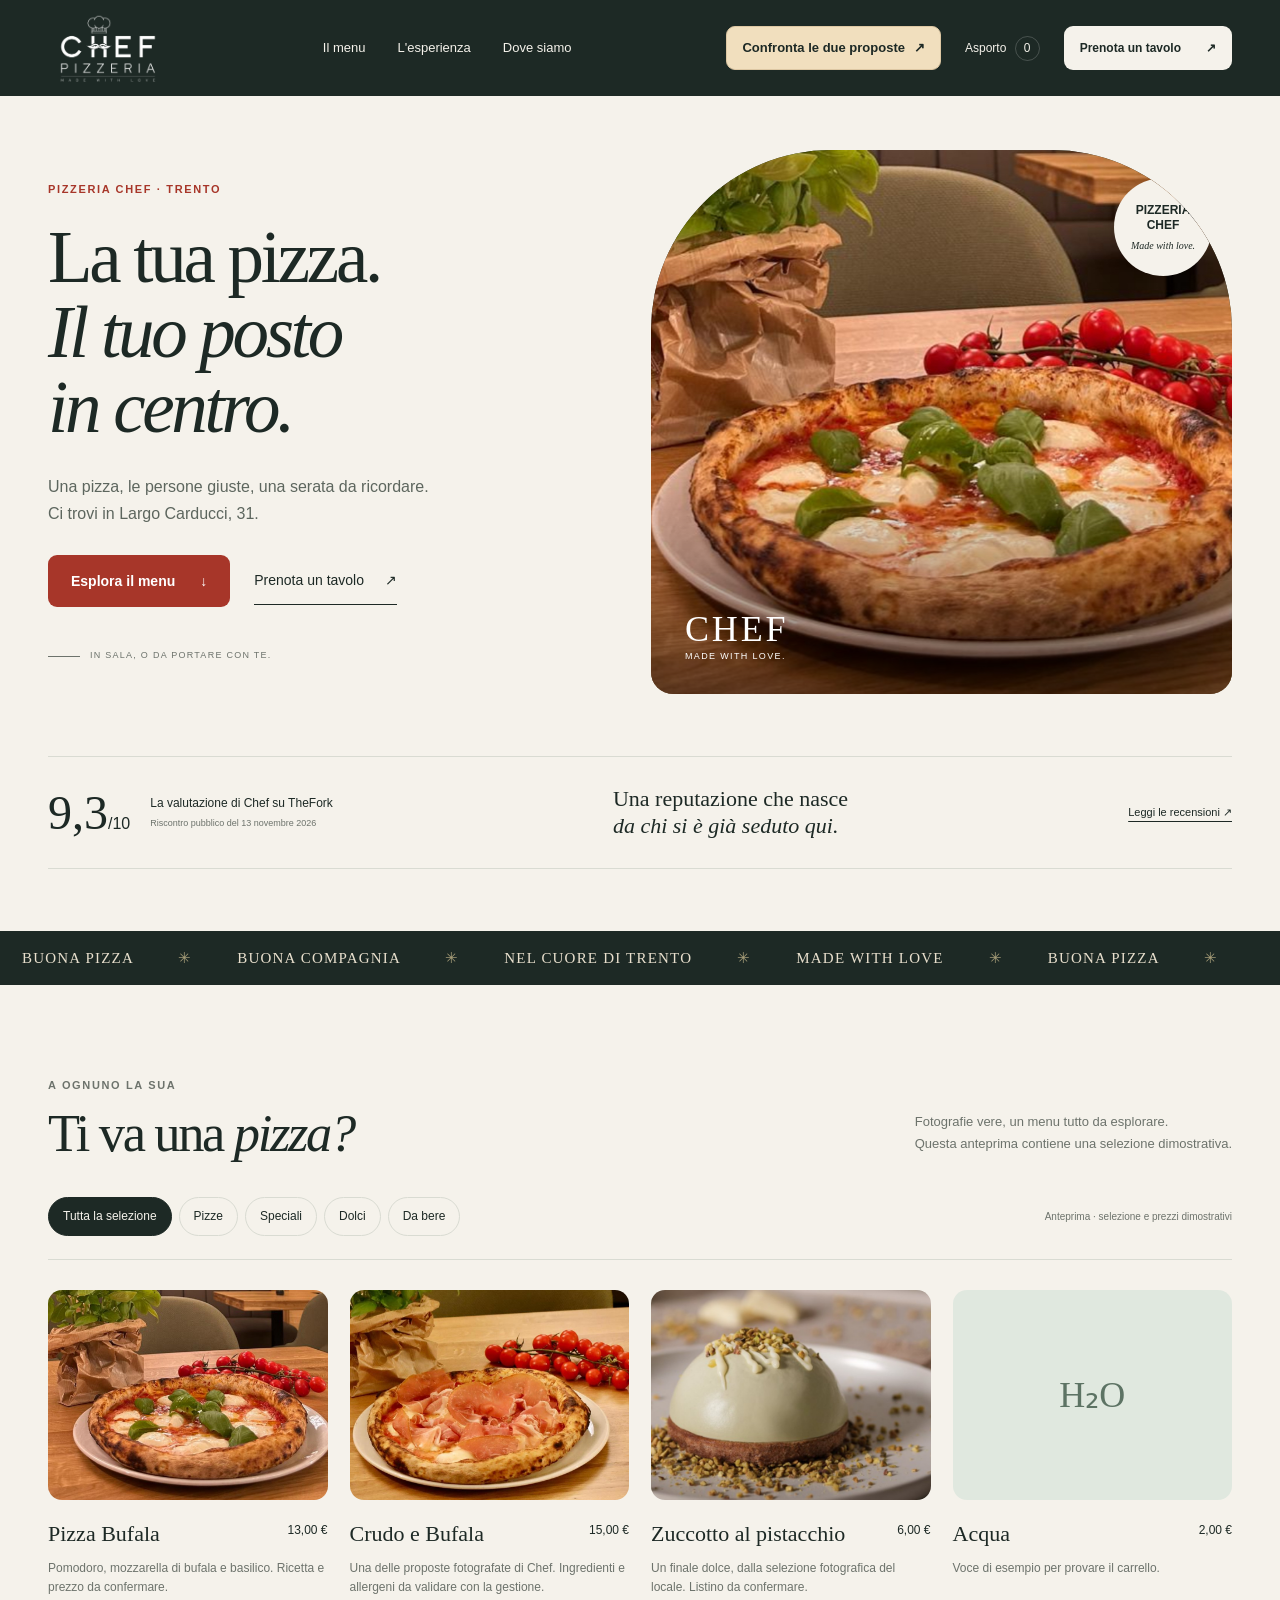
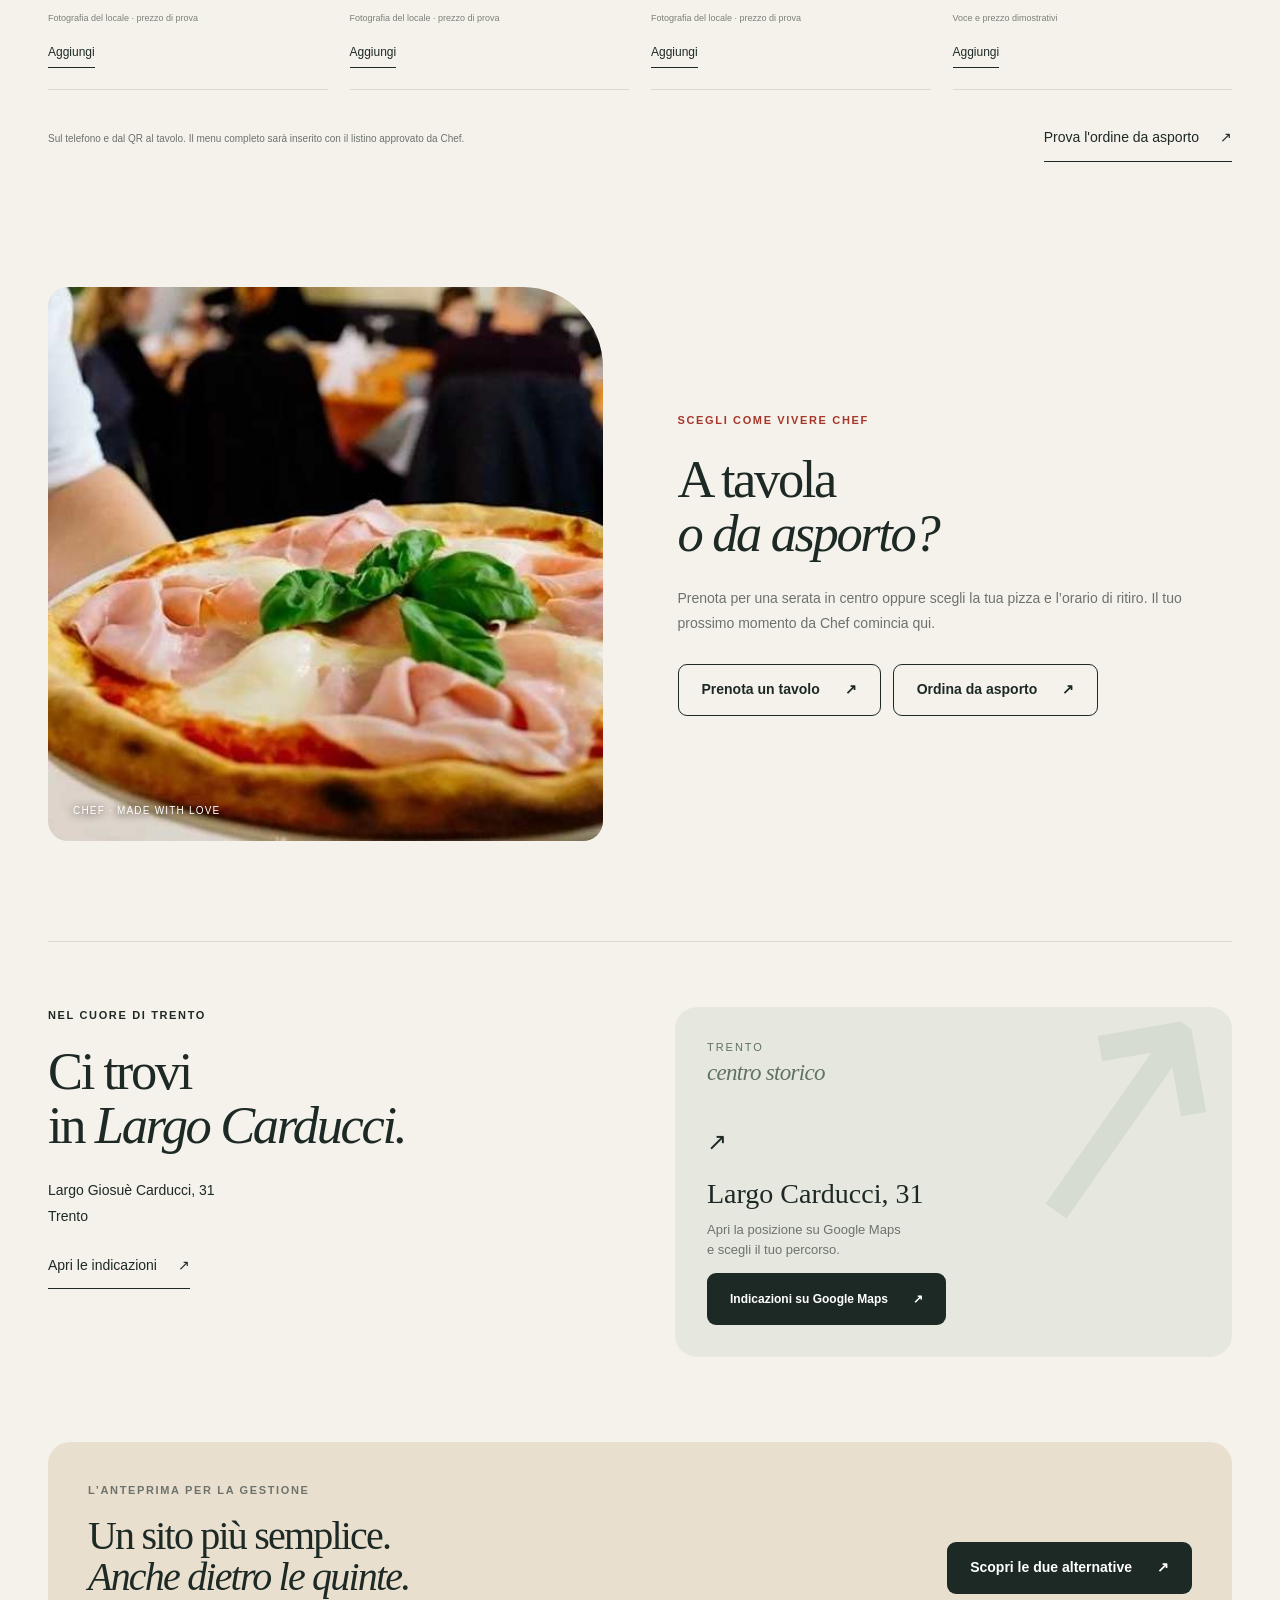
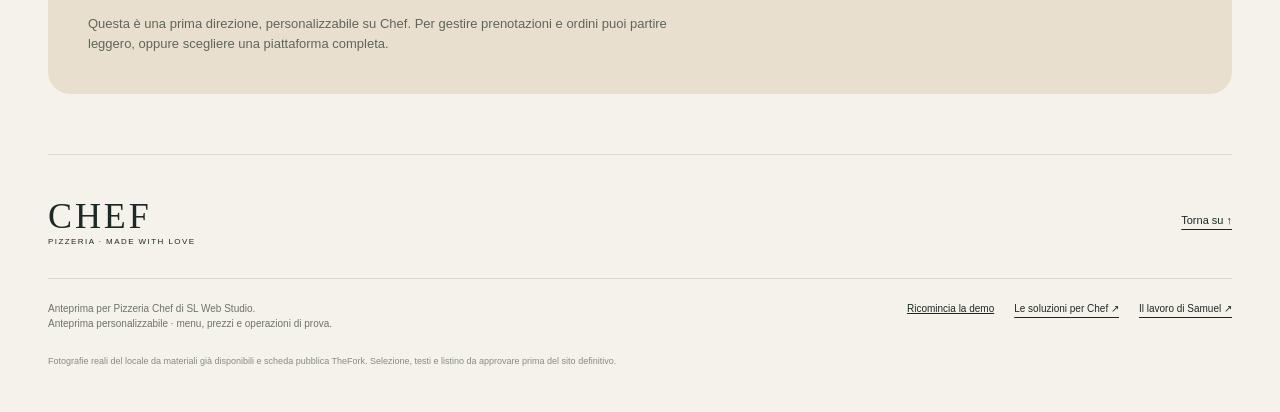
==== commit 17cbab5f: "Simplify booking and takeaway buttons on the homepage" ====
--- a/index.html
+++ b/index.html
@@ -42,8 +42,21 @@
       <div class="menu-grid" id="menu-grid" aria-live="polite"></div>
       <div class="menu-bottom-note"><span>Sul telefono e dal QR al tavolo. Il menu completo sarà inserito con il listino approvato da Chef.</span><button type="button" class="text-button dark-text" data-open-cart>Prova l'ordine da asporto <span>↗</span></button></div>
     </div></section>
-    <section class="experience section-shell" id="esperienza"><div class="experience-photo"><img src="assets/chef-pizza-crudo.jpg" alt="Una pizza fotografata nella sala di Pizzeria Chef" width="900" height="1000" loading="lazy"><span class="photo-label">CHEF · MADE WITH LOVE</span></div><div class="experience-copy"><span class="eyebrow">SCEGLI COME VIVERE CHEF</span><h2>A tavola<br><em>o da asporto?</em></h2><p>Prenota per una serata in centro oppure scegli la tua pizza e l’orario di ritiro. Il tuo prossimo momento da Chef comincia qui.</p><div class="experience-options"><div><span class="option-number">01</span><div><h3>Prenota un tavolo</h3><p>Un percorso semplice dal telefono al tuo tavolo.</p></div><button type="button" data-open-booking aria-label="Prova la prenotazione di un tavolo">↗</button></div><div><span class="option-number">02</span><div><h3>Ordina da asporto</h3><p>Componi il tuo ordine e scegli quando ritirarlo.</p></div><button type="button" data-open-cart aria-label="Prova un ordine da asporto">↗</button></div></div></div></section>
-    <section class="booking-strip section-shell"><span class="eyebrow dark">BASTANO POCHI PASSAGGI</span><div><h2>Il tuo posto a tavola.<br><em>Ti aspetta qui.</em></h2><button class="button button-dark" type="button" data-open-booking>Scegli un tavolo <span>↗</span></button></div></section>
+    <section class="experience section-shell" id="esperienza">
+      <div class="experience-photo">
+        <img src="assets/chef-pizza-crudo.jpg" alt="Una pizza fotografata nella sala di Pizzeria Chef" width="900" height="1000" loading="lazy">
+        <span class="photo-label">CHEF · MADE WITH LOVE</span>
+      </div>
+      <div class="experience-copy">
+        <span class="eyebrow">SCEGLI COME VIVERE CHEF</span>
+        <h2>A tavola<br><em>o da asporto?</em></h2>
+        <p>Prenota per una serata in centro oppure scegli la tua pizza e l’orario di ritiro. Il tuo prossimo momento da Chef comincia qui.</p>
+        <div class="experience-actions">
+          <button class="button experience-button" type="button" data-open-booking>Prenota un tavolo <span aria-hidden="true">↗</span></button>
+          <button class="button experience-button" type="button" data-open-cart>Ordina da asporto <span aria-hidden="true">↗</span></button>
+        </div>
+      </div>
+    </section>
     <section class="location section-shell" id="dove"><div><span class="eyebrow">NEL CUORE DI TRENTO</span><h2>Ci trovi<br>in <em>Largo Carducci.</em></h2><p class="address">Largo Giosuè Carducci, 31<br>Trento</p><a class="text-button" href="https://www.google.com/maps/search/?api=1&query=Pizzeria+Chef+Largo+Carducci+31+Trento" target="_blank" rel="noopener noreferrer">Apri le indicazioni <span>↗</span></a></div><div class="location-card"><div class="location-coordinate" aria-hidden="true">TRENTO<br><em>centro storico</em></div><div class="location-directions"><span class="location-marker" aria-hidden="true">↗</span><h3>Largo Carducci, 31</h3><p>Apri la posizione su Google Maps<br>e scegli il tuo percorso.</p><a class="button button-dark" href="https://www.google.com/maps/search/?api=1&amp;query=Pizzeria+Chef+Largo+Carducci+31+Trento" target="_blank" rel="noopener noreferrer">Indicazioni su Google Maps <span>↗</span></a></div></div></section>
     <section class="owner-preview section-shell" id="gestione"><div><span class="eyebrow dark">L’ANTEPRIMA PER LA GESTIONE</span><h2>Un sito più semplice.<br><em>Anche dietro le quinte.</em></h2><p>Questa è una prima direzione, personalizzabile su Chef. Per gestire prenotazioni e ordini puoi partire leggero, oppure scegliere una piattaforma completa.</p></div><a class="button button-dark" href="gestione.html">Scopri le due alternative <span>↗</span></a></section>
   </main>
--- a/assets/style.css
+++ b/assets/style.css
@@ -1,12 +1,12 @@
-:root{--paper:#f5f2eb;--ink:#1d2925;--red:#a63c31;--muted:#6d736c;--line:#d9dbd2;--cream:#e8dfcd;--serif:Georgia,serif;--sans:Arial,sans-serif}*{box-sizing:border-box}html{scroll-behavior:smooth;scroll-padding-top:100px}body{margin:0;background:var(--paper);color:var(--ink);font:16px/1.55 var(--sans)}button,input,select{font:inherit}button{cursor:pointer;border:0;background:none;color:inherit}a{color:inherit;text-underline-offset:5px}img{display:block;max-width:100%;height:auto}a,button{touch-action:manipulation}button:disabled{opacity:.4;cursor:not-allowed}:focus-visible{outline:3px solid #d77a38;outline-offset:4px}[hidden],.hidden{display:none!important}.section-shell{width:min(1280px,calc(100% - 96px));margin-inline:auto}h1,h2,h3,p{margin-top:0}h1,h2{font-family:var(--serif);font-weight:400;line-height:1.03;letter-spacing:-.045em}h1{font-size:clamp(54px,5.7vw,88px);margin:22px 0 28px}h2{font-size:clamp(40px,4.1vw,62px);margin-bottom:26px}h1 em,h2 em{font-weight:400}.button{display:inline-flex;align-items:center;justify-content:space-between;gap:25px;min-height:52px;padding:14px 23px;text-decoration:none;font-size:14px;font-weight:600;border-radius:3px}.button-light{background:var(--paper);color:var(--ink)}.button-gold{background:var(--red);color:white}.button-dark{background:var(--ink);color:white}.button:hover{filter:brightness(1.1)}.text-button{display:inline-flex;align-items:center;gap:21px;padding:12px 0;border-bottom:1px solid currentColor;text-decoration:none;font-size:14px}.eyebrow{display:block;font-size:11px;letter-spacing:.15em;font-weight:600;text-transform:uppercase}.eyebrow.dark{color:var(--muted)}.tiny-line{width:32px;height:1px;background:currentColor;margin-right:10px}.demo-banner{display:flex;align-items:center;justify-content:center;gap:9px;padding:9px 20px;background:#e7dfcb;font-size:10px;letter-spacing:.07em}.demo-banner a{margin-left:30px;letter-spacing:0;font-size:11px}.demo-dot{width:6px;height:6px;border-radius:50%;background:var(--red)}.site-header{height:96px;padding:14px 48px;display:flex;align-items:center;justify-content:space-between;background:var(--ink);color:var(--paper)}.brand,.brand img{width:120px}.brand img{height:68px;object-fit:cover;mix-blend-mode:screen}.desktop-nav{display:flex;gap:32px}.desktop-nav a{font-size:13px;text-decoration:none}.header-actions{display:flex;gap:18px;align-items:center}.header-actions .button{min-height:44px;padding:10px 16px;font-size:12px}.cart-trigger{font-size:12px}.cart-trigger span{display:inline-grid;place-items:center;margin-left:5px;border:1px solid #ffffff30;border-radius:50%;min-width:25px;height:25px}.mobile-toggle{display:none;font-size:25px}.mobile-nav{padding:18px;background:var(--ink);color:var(--paper)}.mobile-nav a{display:block;padding:9px;text-decoration:none}.hero{display:grid;grid-template-columns:1fr 1.08fr;gap:64px;align-items:center;min-height:690px;padding-block:58px 66px}.hero-copy .eyebrow{color:var(--red)}.hero-description{max-width:440px;color:#5d665e;font-size:16px;line-height:1.7;margin-bottom:28px}.hero-actions{display:flex;gap:24px;align-items:center;flex-wrap:wrap}.hero-footnote{margin-top:42px;display:flex;align-items:center;font-size:9px;letter-spacing:.14em;color:var(--muted)}.hero-visual{position:relative;align-self:stretch;min-height:520px;overflow:hidden;border-radius:180px 180px 0 0;background:#2f382e}.hero-photo{width:100%;height:100%;min-height:520px;object-fit:cover;object-position:48% 50%;position:absolute}.hero-photo-shade{position:absolute;inset:0;background:linear-gradient(0deg,#0008,transparent 40%)}.photo-caption{position:absolute;bottom:30px;left:34px;color:white}.photo-caption span{font:36px var(--serif);letter-spacing:.08em}.photo-caption small{display:block;font-size:9px;letter-spacing:.15em}.round-note{position:absolute;right:20px;top:28px;width:98px;height:98px;display:flex;flex-direction:column;align-items:center;justify-content:center;background:var(--paper);border-radius:50%;text-align:center;line-height:1.25;font-size:12px;font-weight:600}.round-note span{font:italic 10px var(--serif);margin-top:7px}.reputation{display:flex;align-items:center;justify-content:space-between;gap:28px;padding-block:28px;border-block:1px solid var(--line);margin-bottom:62px}.reputation>div{display:flex;align-items:center;gap:20px}.reputation strong{font:48px var(--serif);white-space:nowrap}.reputation strong span{font:16px var(--sans)}.reputation p{margin:0;font-size:12px}.reputation small{display:block;font-size:9px;color:var(--muted);margin-top:4px}.reputation>p{font:22px/1.2 var(--serif)}.reputation a{font-size:11px;white-space:nowrap}.ticker{overflow:hidden;background:var(--ink);color:var(--cream);padding:18px 0;white-space:nowrap;font:15px var(--serif);letter-spacing:.08em}.ticker div{width:max-content;min-width:100%;text-align:center}.ticker b{color:#a69d78;font-weight:400;margin:0 40px}.menu-section{padding:92px 0 80px}.section-heading{display:flex;align-items:flex-end;justify-content:space-between;gap:40px;margin-bottom:37px}.section-heading h2{margin:12px 0 0}.section-heading>p{font-size:13px;color:var(--muted);margin-bottom:5px;line-height:1.7}.menu-toolbar{display:flex;align-items:center;justify-content:space-between;gap:20px;border-bottom:1px solid var(--line);padding-bottom:23px;margin-bottom:30px}.category-tabs{display:flex;gap:7px;flex-wrap:wrap}.category-tabs button{padding:9px 14px;border:1px solid var(--line);border-radius:30px;font-size:12px}.category-tabs button.active{background:var(--ink);color:var(--paper);border-color:var(--ink)}.menu-demo-note{font-size:10px;color:var(--muted);max-width:220px;text-align:right}.menu-grid{display:grid;grid-template-columns:repeat(4,minmax(0,1fr));gap:22px}.menu-card{border-bottom:1px solid var(--line);display:flex;flex-direction:column;min-width:0}.menu-card>img{width:100%;height:210px;object-fit:cover;border-radius:6px}.card-visual{height:210px;display:grid;place-items:center;background:#e0e8df;border-radius:6px;font:36px var(--serif);color:#5d7364}.card-body{padding:21px 0;display:flex;flex-direction:column;flex:1}.card-top{display:flex;align-items:flex-start;justify-content:space-between;gap:10px}.card-top h3{font:22px/1.2 var(--serif);margin-bottom:12px}.price{font-size:12px;white-space:nowrap}.description{font-size:12px;line-height:1.6;color:var(--muted);margin-bottom:15px}.tagline{font-size:9px;color:#7c8178;margin-top:auto;margin-bottom:12px}.add-button{align-self:flex-start;border-bottom:1px solid var(--ink);padding:5px 0;font-size:12px}.menu-bottom-note{margin-top:25px;display:flex;align-items:center;justify-content:space-between;gap:20px}.menu-bottom-note>span{font-size:10px;color:var(--muted);max-width:470px}.experience{display:grid;grid-template-columns:1fr 1fr;gap:85px;align-items:center;padding-block:45px 100px}.experience-photo{position:relative}.experience-photo>img{aspect-ratio:1;object-fit:cover;width:100%;border-radius:5px}.photo-label{position:absolute;bottom:23px;left:25px;color:white;font-size:10px;letter-spacing:.12em;text-shadow:0 1px 8px black}.experience-copy>.eyebrow{color:var(--red);margin-bottom:23px}.experience-copy>p{font-size:14px;line-height:1.8;color:var(--muted)}.experience-options>div{display:flex;gap:15px;align-items:center;border-top:1px solid var(--line);padding:20px 0}.experience-options{margin-top:28px}.option-number{align-self:flex-start;padding-top:3px;font-size:10px;color:var(--red)}.experience-options h3{font-size:13px;margin:0 0 4px}.experience-options p{font-size:11px;color:var(--muted);margin:0}.experience-options button{margin-left:auto;font-size:22px;padding:10px}.craft{display:grid;grid-template-columns:.65fr 1fr;gap:80px;align-items:center;background:var(--cream);padding:38px;margin-bottom:95px}.craft img{aspect-ratio:1;object-fit:cover;width:100%}.craft h2{font-size:46px;margin:17px 0 20px}.craft p{font-size:13px;line-height:1.8;max-width:470px}.concept-note{font-size:10px!important;color:var(--muted)}.booking-strip{padding-block:18px 65px}.booking-strip>div{display:flex;align-items:center;justify-content:space-between;gap:30px;margin-top:15px}.booking-strip h2{margin-bottom:0}.location{display:grid;grid-template-columns:1fr 1fr;gap:70px;border-top:1px solid var(--line);padding-block:65px 85px}.location h2{margin-top:20px}.address{font-size:14px;line-height:1.8}.location-art{position:relative;overflow:hidden;min-height:330px;background:#e2e6dc;border:1px solid #cbd2c3;border-radius:4px}.map-road{position:absolute;background:var(--paper);border:1px solid #d1d7ca}.road-one{width:135%;height:42px;transform:rotate(-25deg);left:-18%;top:42%}.road-two{height:150%;width:38px;transform:rotate(24deg);left:60%;top:-25%}.road-three{width:120%;height:25px;transform:rotate(18deg);left:-10%;top:78%}.map-street{position:absolute;font-size:9px;letter-spacing:.13em}.street-one{left:18%;top:42%;transform:rotate(-25deg)}.street-two{left:10%;top:17%;color:#79876f}.map-pin{position:absolute;left:52%;top:49%;transform:translate(-50%,-50%);text-align:center;font-size:10px;font-weight:600;letter-spacing:.1em;background:var(--red);color:white;padding:10px 15px;border-radius:5px}.map-pin span{display:block;font-size:14px}.map-caption{position:absolute;bottom:20px;left:20px;font-size:9px;letter-spacing:.12em;color:#718067}.site-footer{padding-block:40px 35px;border-top:1px solid var(--line)}.footer-top{display:flex;justify-content:space-between;align-items:center;padding-bottom:32px}.footer-wordmark{font:36px var(--serif);letter-spacing:.08em}.footer-wordmark span{display:block;font:8px var(--sans);letter-spacing:.18em}.footer-top>a{font-size:11px}.footer-bottom{display:flex;justify-content:space-between;gap:25px;border-top:1px solid var(--line);padding-top:22px}.footer-bottom p{font-size:10px;color:var(--muted);margin:0}.footer-bottom>div{display:flex;gap:20px;align-items:flex-start;font-size:10px}.footer-bottom button{padding:0;font-size:10px;text-decoration:underline}.photo-source{font-size:9px;color:#858c81;line-height:1.6;margin-top:22px}.mobile-cart-bar{display:none}.table-hint{margin:0 auto 30px;text-align:center;background:var(--ink);color:white;padding:12px;font-size:13px}#toast{position:fixed;z-index:99;bottom:28px;left:50%;transform:translateX(-50%);background:var(--ink);color:white;border:1px solid #fff3;border-radius:5px;padding:15px 22px;font-size:13px;max-width:90vw;box-shadow:0 8px 30px #0003}dialog{border:0;border-radius:8px;background:var(--paper);color:var(--ink);padding:30px;width:min(550px,calc(100% - 28px));max-height:90dvh;overflow:auto;box-shadow:0 20px 100px #0004}dialog::backdrop{background:#17201cc9;backdrop-filter:blur(4px)}.dialog-header{display:flex;align-items:center;justify-content:space-between;margin-bottom:20px}.close-dialog{font-size:30px;line-height:1;padding:0 3px}dialog h2{font-size:43px;margin-bottom:14px}.dialog-notice{font-size:12px;color:var(--muted);padding:12px;background:#e8e7db;border-radius:4px}form label{display:block;font-size:12px;font-weight:600;margin-bottom:16px}input,select{width:100%;display:block;padding:12px;border:1px solid #bfc5b9;border-radius:4px;background:white;color:var(--ink);margin-top:6px;min-height:46px}input[readonly]{color:#6e766a;background:#ebece4}.form-row{display:grid;grid-template-columns:1fr 1fr;gap:18px}.full-width{width:100%}.result-box{margin-top:24px;padding:18px;border:1px solid #a1b39d;background:#e2eadf;border-radius:4px;font-size:13px}.result-box p{margin-top:10px}.result-box .button{font-size:12px;margin-top:8px}.empty-state{text-align:center;padding:25px 10px}.empty-state>span{font-size:38px}.empty-state h3{font:30px var(--serif);margin:12px 0}.empty-state p{font-size:13px;color:var(--muted)}.cart-row{display:flex;align-items:center;justify-content:space-between;padding:17px 0;border-bottom:1px solid var(--line);gap:20px}.cart-item-info strong,.cart-item-info span{display:block;font-size:13px}.cart-item-info span{font-size:11px;color:var(--muted);margin-top:5px}.qty-control{display:flex;gap:12px}.qty-control button{display:grid;place-items:center;border:1px solid var(--line);border-radius:50%;height:30px;width:30px;font-size:16px}.cart-summary{display:flex;justify-content:space-between;font-size:14px;padding:24px 0}
+:root{--paper:#f5f2eb;--ink:#1d2925;--red:#a63c31;--muted:#6d736c;--line:#d9dbd2;--cream:#e8dfcd;--serif:Georgia,serif;--sans:Arial,sans-serif}*{box-sizing:border-box}html{scroll-behavior:smooth;scroll-padding-top:100px}body{margin:0;background:var(--paper);color:var(--ink);font:16px/1.55 var(--sans)}button,input,select{font:inherit}button{cursor:pointer;border:0;background:none;color:inherit}a{color:inherit;text-underline-offset:5px}img{display:block;max-width:100%;height:auto}a,button{touch-action:manipulation}button:disabled{opacity:.4;cursor:not-allowed}:focus-visible{outline:3px solid #d77a38;outline-offset:4px}[hidden],.hidden{display:none!important}.section-shell{width:min(1280px,calc(100% - 96px));margin-inline:auto}h1,h2,h3,p{margin-top:0}h1,h2{font-family:var(--serif);font-weight:400;line-height:1.03;letter-spacing:-.045em}h1{font-size:clamp(54px,5.7vw,88px);margin:22px 0 28px}h2{font-size:clamp(40px,4.1vw,62px);margin-bottom:26px}h1 em,h2 em{font-weight:400}.button{display:inline-flex;align-items:center;justify-content:space-between;gap:25px;min-height:52px;padding:14px 23px;text-decoration:none;font-size:14px;font-weight:600;border-radius:3px}.button-light{background:var(--paper);color:var(--ink)}.button-gold{background:var(--red);color:white}.button-dark{background:var(--ink);color:white}.button:hover{filter:brightness(1.1)}.text-button{display:inline-flex;align-items:center;gap:21px;padding:12px 0;border-bottom:1px solid currentColor;text-decoration:none;font-size:14px}.eyebrow{display:block;font-size:11px;letter-spacing:.15em;font-weight:600;text-transform:uppercase}.eyebrow.dark{color:var(--muted)}.tiny-line{width:32px;height:1px;background:currentColor;margin-right:10px}.demo-banner{display:flex;align-items:center;justify-content:center;gap:9px;padding:9px 20px;background:#e7dfcb;font-size:10px;letter-spacing:.07em}.demo-banner a{margin-left:30px;letter-spacing:0;font-size:11px}.demo-dot{width:6px;height:6px;border-radius:50%;background:var(--red)}.site-header{height:96px;padding:14px 48px;display:flex;align-items:center;justify-content:space-between;background:var(--ink);color:var(--paper)}.brand,.brand img{width:120px}.brand img{height:68px;object-fit:cover;mix-blend-mode:screen}.desktop-nav{display:flex;gap:32px}.desktop-nav a{font-size:13px;text-decoration:none}.header-actions{display:flex;gap:18px;align-items:center}.header-actions .button{min-height:44px;padding:10px 16px;font-size:12px}.cart-trigger{font-size:12px}.cart-trigger span{display:inline-grid;place-items:center;margin-left:5px;border:1px solid #ffffff30;border-radius:50%;min-width:25px;height:25px}.mobile-toggle{display:none;font-size:25px}.mobile-nav{padding:18px;background:var(--ink);color:var(--paper)}.mobile-nav a{display:block;padding:9px;text-decoration:none}.hero{display:grid;grid-template-columns:1fr 1.08fr;gap:64px;align-items:center;min-height:690px;padding-block:58px 66px}.hero-copy .eyebrow{color:var(--red)}.hero-description{max-width:440px;color:#5d665e;font-size:16px;line-height:1.7;margin-bottom:28px}.hero-actions{display:flex;gap:24px;align-items:center;flex-wrap:wrap}.hero-footnote{margin-top:42px;display:flex;align-items:center;font-size:9px;letter-spacing:.14em;color:var(--muted)}.hero-visual{position:relative;align-self:stretch;min-height:520px;overflow:hidden;border-radius:180px 180px 0 0;background:#2f382e}.hero-photo{width:100%;height:100%;min-height:520px;object-fit:cover;object-position:48% 50%;position:absolute}.hero-photo-shade{position:absolute;inset:0;background:linear-gradient(0deg,#0008,transparent 40%)}.photo-caption{position:absolute;bottom:30px;left:34px;color:white}.photo-caption span{font:36px var(--serif);letter-spacing:.08em}.photo-caption small{display:block;font-size:9px;letter-spacing:.15em}.round-note{position:absolute;right:20px;top:28px;width:98px;height:98px;display:flex;flex-direction:column;align-items:center;justify-content:center;background:var(--paper);border-radius:50%;text-align:center;line-height:1.25;font-size:12px;font-weight:600}.round-note span{font:italic 10px var(--serif);margin-top:7px}.reputation{display:flex;align-items:center;justify-content:space-between;gap:28px;padding-block:28px;border-block:1px solid var(--line);margin-bottom:62px}.reputation>div{display:flex;align-items:center;gap:20px}.reputation strong{font:48px var(--serif);white-space:nowrap}.reputation strong span{font:16px var(--sans)}.reputation p{margin:0;font-size:12px}.reputation small{display:block;font-size:9px;color:var(--muted);margin-top:4px}.reputation>p{font:22px/1.2 var(--serif)}.reputation a{font-size:11px;white-space:nowrap}.ticker{overflow:hidden;background:var(--ink);color:var(--cream);padding:18px 0;white-space:nowrap;font:15px var(--serif);letter-spacing:.08em}.ticker div{width:max-content;min-width:100%;text-align:center}.ticker b{color:#a69d78;font-weight:400;margin:0 40px}.menu-section{padding:92px 0 80px}.section-heading{display:flex;align-items:flex-end;justify-content:space-between;gap:40px;margin-bottom:37px}.section-heading h2{margin:12px 0 0}.section-heading>p{font-size:13px;color:var(--muted);margin-bottom:5px;line-height:1.7}.menu-toolbar{display:flex;align-items:center;justify-content:space-between;gap:20px;border-bottom:1px solid var(--line);padding-bottom:23px;margin-bottom:30px}.category-tabs{display:flex;gap:7px;flex-wrap:wrap}.category-tabs button{padding:9px 14px;border:1px solid var(--line);border-radius:30px;font-size:12px}.category-tabs button.active{background:var(--ink);color:var(--paper);border-color:var(--ink)}.menu-demo-note{font-size:10px;color:var(--muted);max-width:220px;text-align:right}.menu-grid{display:grid;grid-template-columns:repeat(4,minmax(0,1fr));gap:22px}.menu-card{border-bottom:1px solid var(--line);display:flex;flex-direction:column;min-width:0}.menu-card>img{width:100%;height:210px;object-fit:cover;border-radius:6px}.card-visual{height:210px;display:grid;place-items:center;background:#e0e8df;border-radius:6px;font:36px var(--serif);color:#5d7364}.card-body{padding:21px 0;display:flex;flex-direction:column;flex:1}.card-top{display:flex;align-items:flex-start;justify-content:space-between;gap:10px}.card-top h3{font:22px/1.2 var(--serif);margin-bottom:12px}.price{font-size:12px;white-space:nowrap}.description{font-size:12px;line-height:1.6;color:var(--muted);margin-bottom:15px}.tagline{font-size:9px;color:#7c8178;margin-top:auto;margin-bottom:12px}.add-button{align-self:flex-start;border-bottom:1px solid var(--ink);padding:5px 0;font-size:12px}.menu-bottom-note{margin-top:25px;display:flex;align-items:center;justify-content:space-between;gap:20px}.menu-bottom-note>span{font-size:10px;color:var(--muted);max-width:470px}.experience{display:grid;grid-template-columns:1fr 1fr;gap:85px;align-items:center;padding-block:45px 100px}.experience-photo{position:relative}.experience-photo>img{aspect-ratio:1;object-fit:cover;width:100%;border-radius:5px}.photo-label{position:absolute;bottom:23px;left:25px;color:white;font-size:10px;letter-spacing:.12em;text-shadow:0 1px 8px black}.experience-copy>.eyebrow{color:var(--red);margin-bottom:23px}.experience-copy>p{font-size:14px;line-height:1.8;color:var(--muted)}.craft{display:grid;grid-template-columns:.65fr 1fr;gap:80px;align-items:center;background:var(--cream);padding:38px;margin-bottom:95px}.craft img{aspect-ratio:1;object-fit:cover;width:100%}.craft h2{font-size:46px;margin:17px 0 20px}.craft p{font-size:13px;line-height:1.8;max-width:470px}.concept-note{font-size:10px!important;color:var(--muted)}.location{display:grid;grid-template-columns:1fr 1fr;gap:70px;border-top:1px solid var(--line);padding-block:65px 85px}.location h2{margin-top:20px}.address{font-size:14px;line-height:1.8}.location-art{position:relative;overflow:hidden;min-height:330px;background:#e2e6dc;border:1px solid #cbd2c3;border-radius:4px}.map-road{position:absolute;background:var(--paper);border:1px solid #d1d7ca}.road-one{width:135%;height:42px;transform:rotate(-25deg);left:-18%;top:42%}.road-two{height:150%;width:38px;transform:rotate(24deg);left:60%;top:-25%}.road-three{width:120%;height:25px;transform:rotate(18deg);left:-10%;top:78%}.map-street{position:absolute;font-size:9px;letter-spacing:.13em}.street-one{left:18%;top:42%;transform:rotate(-25deg)}.street-two{left:10%;top:17%;color:#79876f}.map-pin{position:absolute;left:52%;top:49%;transform:translate(-50%,-50%);text-align:center;font-size:10px;font-weight:600;letter-spacing:.1em;background:var(--red);color:white;padding:10px 15px;border-radius:5px}.map-pin span{display:block;font-size:14px}.map-caption{position:absolute;bottom:20px;left:20px;font-size:9px;letter-spacing:.12em;color:#718067}.site-footer{padding-block:40px 35px;border-top:1px solid var(--line)}.footer-top{display:flex;justify-content:space-between;align-items:center;padding-bottom:32px}.footer-wordmark{font:36px var(--serif);letter-spacing:.08em}.footer-wordmark span{display:block;font:8px var(--sans);letter-spacing:.18em}.footer-top>a{font-size:11px}.footer-bottom{display:flex;justify-content:space-between;gap:25px;border-top:1px solid var(--line);padding-top:22px}.footer-bottom p{font-size:10px;color:var(--muted);margin:0}.footer-bottom>div{display:flex;gap:20px;align-items:flex-start;font-size:10px}.footer-bottom button{padding:0;font-size:10px;text-decoration:underline}.photo-source{font-size:9px;color:#858c81;line-height:1.6;margin-top:22px}.mobile-cart-bar{display:none}.table-hint{margin:0 auto 30px;text-align:center;background:var(--ink);color:white;padding:12px;font-size:13px}#toast{position:fixed;z-index:99;bottom:28px;left:50%;transform:translateX(-50%);background:var(--ink);color:white;border:1px solid #fff3;border-radius:5px;padding:15px 22px;font-size:13px;max-width:90vw;box-shadow:0 8px 30px #0003}dialog{border:0;border-radius:8px;background:var(--paper);color:var(--ink);padding:30px;width:min(550px,calc(100% - 28px));max-height:90dvh;overflow:auto;box-shadow:0 20px 100px #0004}dialog::backdrop{background:#17201cc9;backdrop-filter:blur(4px)}.dialog-header{display:flex;align-items:center;justify-content:space-between;margin-bottom:20px}.close-dialog{font-size:30px;line-height:1;padding:0 3px}dialog h2{font-size:43px;margin-bottom:14px}.dialog-notice{font-size:12px;color:var(--muted);padding:12px;background:#e8e7db;border-radius:4px}form label{display:block;font-size:12px;font-weight:600;margin-bottom:16px}input,select{width:100%;display:block;padding:12px;border:1px solid #bfc5b9;border-radius:4px;background:white;color:var(--ink);margin-top:6px;min-height:46px}input[readonly]{color:#6e766a;background:#ebece4}.form-row{display:grid;grid-template-columns:1fr 1fr;gap:18px}.full-width{width:100%}.result-box{margin-top:24px;padding:18px;border:1px solid #a1b39d;background:#e2eadf;border-radius:4px;font-size:13px}.result-box p{margin-top:10px}.result-box .button{font-size:12px;margin-top:8px}.empty-state{text-align:center;padding:25px 10px}.empty-state>span{font-size:38px}.empty-state h3{font:30px var(--serif);margin:12px 0}.empty-state p{font-size:13px;color:var(--muted)}.cart-row{display:flex;align-items:center;justify-content:space-between;padding:17px 0;border-bottom:1px solid var(--line);gap:20px}.cart-item-info strong,.cart-item-info span{display:block;font-size:13px}.cart-item-info span{font-size:11px;color:var(--muted);margin-top:5px}.qty-control{display:flex;gap:12px}.qty-control button{display:grid;place-items:center;border:1px solid var(--line);border-radius:50%;height:30px;width:30px;font-size:16px}.cart-summary{display:flex;justify-content:space-between;font-size:14px;padding:24px 0}
 @media(max-width:1100px){.section-shell{width:calc(100% - 64px)}.site-header{padding-inline:32px}.desktop-nav{gap:18px}.hero{gap:35px;min-height:620px}.hero-visual,.hero-photo{min-height:485px}.menu-grid{grid-template-columns:repeat(2,minmax(0,1fr));gap:30px}.menu-card>img,.card-visual{height:260px}.experience{gap:40px}.reputation>p{display:none}.craft{gap:35px}.craft h2{font-size:40px}}
-@media(max-width:700px){html{scroll-padding-top:25px}.section-shell{width:calc(100% - 40px)}.demo-banner{padding:8px 10px;justify-content:flex-start;font-size:8px;gap:6px;letter-spacing:.02em;flex-wrap:wrap}.banner-detail{font-size:8px}.demo-banner a{margin-left:auto;font-size:9px}.site-header{height:80px;padding:10px 20px}.brand,.brand img{width:98px}.brand img{height:55px}.desktop-nav,.header-book,.cart-trigger{display:none}.mobile-toggle{display:block}.hero{display:flex;flex-direction:column;gap:30px;padding-block:40px 32px;min-height:0}.hero-copy{align-self:flex-start;width:100%}h1{font-size:58px;margin:18px 0 22px}.hero-description{font-size:14px;margin-bottom:25px}.hero-actions{gap:22px}.hero-actions .button{min-height:48px;padding:12px 17px;font-size:12px}.hero-actions .text-button{font-size:12px}.hero-footnote{margin-top:26px;font-size:8px}.hero-visual{width:100%;min-height:365px;border-radius:140px 140px 0 0}.hero-photo{min-height:365px}.round-note{width:78px;height:78px;right:16px;top:20px;font-size:10px}.photo-caption{bottom:20px;left:22px}.photo-caption span{font-size:29px}.reputation{padding-block:22px;margin-bottom:35px;gap:15px;align-items:flex-end}.reputation>div{gap:12px}.reputation strong{font-size:38px}.reputation p{font-size:10px;max-width:150px}.reputation small{font-size:8px}.reputation a{font-size:9px}.ticker{font-size:12px;padding:14px 0}.ticker b{margin:0 23px}.menu-section{padding:48px 0 35px}.section-heading{display:block;margin-bottom:25px}.section-heading>p{margin-top:18px;font-size:12px}.section-heading h2{font-size:45px}.menu-toolbar{align-items:flex-start;flex-direction:column;gap:15px}.category-tabs{gap:5px}.category-tabs button{font-size:11px;padding:8px 11px}.menu-demo-note{max-width:none;text-align:left;font-size:9px}.menu-grid{gap:22px 14px}.menu-card>img,.card-visual{height:145px}.card-top{display:block}.card-top h3{font-size:20px;margin-bottom:7px}.price{font-size:11px}.description{font-size:11px;margin-top:10px;line-height:1.5}.tagline{font-size:8px}.card-body{padding-top:14px}.menu-bottom-note{display:block}.menu-bottom-note>span{display:block;margin-bottom:12px}.experience{grid-template-columns:1fr;gap:30px;padding-block:28px 45px}.experience-photo>img{aspect-ratio:5/4}.experience-copy h2{font-size:41px}.experience-copy>.eyebrow{margin-bottom:17px}.craft{grid-template-columns:1fr;gap:25px;padding:20px;margin-bottom:45px}.craft img{aspect-ratio:4/3}.craft h2{font-size:40px;margin-bottom:18px}.booking-strip{padding-block:10px 45px}.booking-strip>div{display:block}.booking-strip h2{font-size:42px;margin-bottom:25px}.location{grid-template-columns:1fr;gap:30px;padding-block:40px 45px}.location h2{font-size:43px}.location-art{min-height:270px}.site-footer{padding-top:28px;padding-bottom:85px}.footer-top{padding-bottom:25px}.footer-bottom{flex-direction:column;gap:20px}.footer-bottom>div{flex-wrap:wrap;gap:18px}.photo-source{width:100%;font-size:8px}.mobile-cart-bar{display:flex;align-items:center;justify-content:space-between;position:fixed;bottom:12px;left:16px;right:16px;z-index:20;background:var(--ink);color:white;border:1px solid #fff3;border-radius:5px;box-shadow:0 5px 20px #0002;padding:14px 16px;font-size:12px}.mobile-cart-bar b{margin-left:5px;font-size:10px;background:#fff2;border-radius:20px;padding:3px 6px}.mobile-cart-bar>span:last-child{font-size:19px}#toast{bottom:80px;font-size:11px;padding:12px 16px}dialog{padding:22px}.form-row{gap:12px}dialog h2{font-size:36px}}
+@media(max-width:700px){html{scroll-padding-top:25px}.section-shell{width:calc(100% - 40px)}.demo-banner{padding:8px 10px;justify-content:flex-start;font-size:8px;gap:6px;letter-spacing:.02em;flex-wrap:wrap}.banner-detail{font-size:8px}.demo-banner a{margin-left:auto;font-size:9px}.site-header{height:80px;padding:10px 20px}.brand,.brand img{width:98px}.brand img{height:55px}.desktop-nav,.header-book,.cart-trigger{display:none}.mobile-toggle{display:block}.hero{display:flex;flex-direction:column;gap:30px;padding-block:40px 32px;min-height:0}.hero-copy{align-self:flex-start;width:100%}h1{font-size:58px;margin:18px 0 22px}.hero-description{font-size:14px;margin-bottom:25px}.hero-actions{gap:22px}.hero-actions .button{min-height:48px;padding:12px 17px;font-size:12px}.hero-actions .text-button{font-size:12px}.hero-footnote{margin-top:26px;font-size:8px}.hero-visual{width:100%;min-height:365px;border-radius:140px 140px 0 0}.hero-photo{min-height:365px}.round-note{width:78px;height:78px;right:16px;top:20px;font-size:10px}.photo-caption{bottom:20px;left:22px}.photo-caption span{font-size:29px}.reputation{padding-block:22px;margin-bottom:35px;gap:15px;align-items:flex-end}.reputation>div{gap:12px}.reputation strong{font-size:38px}.reputation p{font-size:10px;max-width:150px}.reputation small{font-size:8px}.reputation a{font-size:9px}.ticker{font-size:12px;padding:14px 0}.ticker b{margin:0 23px}.menu-section{padding:48px 0 35px}.section-heading{display:block;margin-bottom:25px}.section-heading>p{margin-top:18px;font-size:12px}.section-heading h2{font-size:45px}.menu-toolbar{align-items:flex-start;flex-direction:column;gap:15px}.category-tabs{gap:5px}.category-tabs button{font-size:11px;padding:8px 11px}.menu-demo-note{max-width:none;text-align:left;font-size:9px}.menu-grid{gap:22px 14px}.menu-card>img,.card-visual{height:145px}.card-top{display:block}.card-top h3{font-size:20px;margin-bottom:7px}.price{font-size:11px}.description{font-size:11px;margin-top:10px;line-height:1.5}.tagline{font-size:8px}.card-body{padding-top:14px}.menu-bottom-note{display:block}.menu-bottom-note>span{display:block;margin-bottom:12px}.experience{grid-template-columns:1fr;gap:30px;padding-block:28px 45px}.experience-photo>img{aspect-ratio:5/4}.experience-copy h2{font-size:41px}.experience-copy>.eyebrow{margin-bottom:17px}.craft{grid-template-columns:1fr;gap:25px;padding:20px;margin-bottom:45px}.craft img{aspect-ratio:4/3}.craft h2{font-size:40px;margin-bottom:18px}.location{grid-template-columns:1fr;gap:30px;padding-block:40px 45px}.location h2{font-size:43px}.location-art{min-height:270px}.site-footer{padding-top:28px;padding-bottom:85px}.footer-top{padding-bottom:25px}.footer-bottom{flex-direction:column;gap:20px}.footer-bottom>div{flex-wrap:wrap;gap:18px}.photo-source{width:100%;font-size:8px}.mobile-cart-bar{display:flex;align-items:center;justify-content:space-between;position:fixed;bottom:12px;left:16px;right:16px;z-index:20;background:var(--ink);color:white;border:1px solid #fff3;border-radius:5px;box-shadow:0 5px 20px #0002;padding:14px 16px;font-size:12px}.mobile-cart-bar b{margin-left:5px;font-size:10px;background:#fff2;border-radius:20px;padding:3px 6px}.mobile-cart-bar>span:last-child{font-size:19px}#toast{bottom:80px;font-size:11px;padding:12px 16px}dialog{padding:22px}.form-row{gap:12px}dialog h2{font-size:36px}}
 @media(prefers-reduced-motion:reduce){html{scroll-behavior:auto}*,*:before,*:after{transition:none!important}}
 /* SL — refined, lightweight motion and a calmer page rhythm. */
-:root{--red:#a73629}.skip-link{position:absolute;z-index:100;left:20px;top:-80px;padding:12px 18px;background:white}.skip-link:focus{top:12px}.site-header{position:relative;z-index:5}.button{border-radius:9px;transition:transform .22s ease,background .22s ease,box-shadow .22s ease}.button:hover{transform:translateY(-2px);box-shadow:0 8px 20px #1d292512}.button:active{transform:translateY(0)}.button span,.text-button span{transition:transform .2s ease}.button:hover span,.text-button:hover span{transform:translate(3px,-2px)}.desktop-nav a{position:relative}.desktop-nav a:after{content:'';position:absolute;bottom:-6px;left:0;width:100%;height:1px;background:currentColor;transform:scaleX(0);transform-origin:left;transition:transform .25s}.desktop-nav a:hover:after{transform:scaleX(1)}.hero{padding-block:54px 62px;gap:65px;min-height:660px}.hero-visual{border-radius:180px 180px 22px 22px}.hero-photo{animation:photo-settle 1.2s cubic-bezier(.22,1,.36,1) both}.hero-copy>div,.hero-copy>h1,.hero-copy>p{animation:hero-enter .8s cubic-bezier(.22,1,.36,1) both}.hero-copy>h1{animation-delay:.08s}.hero-copy>p{animation-delay:.16s}.hero-actions{animation-delay:.22s!important}.intro-flourish{position:fixed;top:0;left:0;right:0;height:4px;z-index:100;pointer-events:none}.intro-flourish>span,.intro-flourish>i{display:none}.intro-flourish>b{display:block;height:100%;width:100%;background:var(--red);transform-origin:left;animation:intro-line .95s cubic-bezier(.22,1,.36,1) both}.round-note{box-shadow:0 5px 30px #0002;animation:seal-enter .8s .18s cubic-bezier(.22,1,.36,1) both}.menu-card>img,.card-visual{border-radius:14px;transition:transform .35s}.menu-card:hover>img{transform:translateY(-4px)}.menu-card{animation:hero-enter .35s both}.menu-card:nth-child(2){animation-delay:.04s}.menu-card:nth-child(3){animation-delay:.08s}.menu-card:nth-child(4){animation-delay:.12s}.category-tabs button{transition:background .2s,color .2s,transform .2s}.category-tabs button:hover{transform:translateY(-2px)}.experience{gap:75px}.experience-photo>img{border-radius:20px 80px 20px 20px}.experience-options>div{padding:22px 0}.experience-options h3{font-size:16px}.experience-options button{height:48px;width:48px;flex-shrink:0;border:1px solid var(--line);border-radius:50%;transition:background .2s,transform .2s}.experience-options button:hover{background:var(--cream);transform:rotate(5deg)}.location-card{border-radius:22px;background:#e6e8df;display:flex;flex-direction:column;justify-content:space-between;min-height:350px;padding:32px;position:relative;overflow:hidden}.location-coordinate{font-size:11px;letter-spacing:.18em;color:#607160;position:relative;z-index:1}.location-coordinate em{font:italic 23px Georgia,serif;letter-spacing:-.03em;display:block;margin-top:4px}.location-card:after{content:'↗';font:310px/1 Georgia,serif;position:absolute;right:-15px;top:-50px;color:#d6dccf;transform:rotate(-10deg);pointer-events:none}.location-directions{position:relative;z-index:1}.location-directions h3{font:28px Georgia,serif;margin:18px 0 10px}.location-directions p{font-size:13px;color:var(--muted)}.location-marker{font-size:24px}.location-directions .button{font-size:12px}.owner-preview{display:flex;justify-content:space-between;gap:50px;align-items:center;background:#e9dfce;border-radius:22px;padding:40px;margin-bottom:60px}.owner-preview h2{font-size:40px;margin:16px 0}.owner-preview p{font-size:13px;max-width:610px;color:#5e665c;margin-bottom:0}.owner-preview>a{flex-shrink:0}.footer-bottom>div{flex-wrap:wrap}.site-footer .photo-source{width:100%;margin-inline:0}dialog{border-radius:18px;animation:dialog-enter .2s ease}dialog::backdrop{animation:backdrop-enter .2s ease}.result-box,.dialog-notice{border-radius:10px}.dialog-notice strong{display:block;margin-bottom:3px}input,select{border-radius:8px}.mobile-cart-bar{border-radius:14px}.reveal-ready{opacity:0;transform:translateY(24px);transition:opacity .65s cubic-bezier(.22,1,.36,1),transform .65s cubic-bezier(.22,1,.36,1)}.reveal-ready.is-visible{opacity:1;transform:translateY(0)}
+:root{--red:#a73629}.skip-link{position:absolute;z-index:100;left:20px;top:-80px;padding:12px 18px;background:white}.skip-link:focus{top:12px}.site-header{position:relative;z-index:5}.button{border-radius:9px;transition:transform .22s ease,background .22s ease,box-shadow .22s ease}.button:hover{transform:translateY(-2px);box-shadow:0 8px 20px #1d292512}.button:active{transform:translateY(0)}.button span,.text-button span{transition:transform .2s ease}.button:hover span,.text-button:hover span{transform:translate(3px,-2px)}.desktop-nav a{position:relative}.desktop-nav a:after{content:'';position:absolute;bottom:-6px;left:0;width:100%;height:1px;background:currentColor;transform:scaleX(0);transform-origin:left;transition:transform .25s}.desktop-nav a:hover:after{transform:scaleX(1)}.hero{padding-block:54px 62px;gap:65px;min-height:660px}.hero-visual{border-radius:180px 180px 22px 22px}.hero-photo{animation:photo-settle 1.2s cubic-bezier(.22,1,.36,1) both}.hero-copy>div,.hero-copy>h1,.hero-copy>p{animation:hero-enter .8s cubic-bezier(.22,1,.36,1) both}.hero-copy>h1{animation-delay:.08s}.hero-copy>p{animation-delay:.16s}.hero-actions{animation-delay:.22s!important}.intro-flourish{position:fixed;top:0;left:0;right:0;height:4px;z-index:100;pointer-events:none}.intro-flourish>span,.intro-flourish>i{display:none}.intro-flourish>b{display:block;height:100%;width:100%;background:var(--red);transform-origin:left;animation:intro-line .95s cubic-bezier(.22,1,.36,1) both}.round-note{box-shadow:0 5px 30px #0002;animation:seal-enter .8s .18s cubic-bezier(.22,1,.36,1) both}.menu-card>img,.card-visual{border-radius:14px;transition:transform .35s}.menu-card:hover>img{transform:translateY(-4px)}.menu-card{animation:hero-enter .35s both}.menu-card:nth-child(2){animation-delay:.04s}.menu-card:nth-child(3){animation-delay:.08s}.menu-card:nth-child(4){animation-delay:.12s}.category-tabs button{transition:background .2s,color .2s,transform .2s}.category-tabs button:hover{transform:translateY(-2px)}.experience{gap:75px}.experience-photo>img{border-radius:20px 80px 20px 20px}.location-card{border-radius:22px;background:#e6e8df;display:flex;flex-direction:column;justify-content:space-between;min-height:350px;padding:32px;position:relative;overflow:hidden}.location-coordinate{font-size:11px;letter-spacing:.18em;color:#607160;position:relative;z-index:1}.location-coordinate em{font:italic 23px Georgia,serif;letter-spacing:-.03em;display:block;margin-top:4px}.location-card:after{content:'↗';font:310px/1 Georgia,serif;position:absolute;right:-15px;top:-50px;color:#d6dccf;transform:rotate(-10deg);pointer-events:none}.location-directions{position:relative;z-index:1}.location-directions h3{font:28px Georgia,serif;margin:18px 0 10px}.location-directions p{font-size:13px;color:var(--muted)}.location-marker{font-size:24px}.location-directions .button{font-size:12px}.owner-preview{display:flex;justify-content:space-between;gap:50px;align-items:center;background:#e9dfce;border-radius:22px;padding:40px;margin-bottom:60px}.owner-preview h2{font-size:40px;margin:16px 0}.owner-preview p{font-size:13px;max-width:610px;color:#5e665c;margin-bottom:0}.owner-preview>a{flex-shrink:0}.footer-bottom>div{flex-wrap:wrap}.site-footer .photo-source{width:100%;margin-inline:0}dialog{border-radius:18px;animation:dialog-enter .2s ease}dialog::backdrop{animation:backdrop-enter .2s ease}.result-box,.dialog-notice{border-radius:10px}.dialog-notice strong{display:block;margin-bottom:3px}input,select{border-radius:8px}.mobile-cart-bar{border-radius:14px}.reveal-ready{opacity:0;transform:translateY(24px);transition:opacity .65s cubic-bezier(.22,1,.36,1),transform .65s cubic-bezier(.22,1,.36,1)}.reveal-ready.is-visible{opacity:1;transform:translateY(0)}
 @keyframes hero-enter{from{opacity:0;transform:translateY(16px)}to{opacity:1;transform:none}}@keyframes photo-settle{from{transform:scale(1.07)}to{transform:scale(1)}}@keyframes seal-enter{from{opacity:0;transform:rotate(-12deg) scale(.85)}to{opacity:1;transform:none}}@keyframes intro-line{0%{transform:scaleX(0)}70%{transform:scaleX(1);opacity:1}100%{transform:scaleX(1);opacity:0}}@keyframes dialog-enter{from{opacity:0;transform:translateY(12px) scale(.98)}to{opacity:1;transform:none}}@keyframes backdrop-enter{from{opacity:0}to{opacity:1}}
 @media(max-width:1000px){.hero{gap:35px}.owner-preview{align-items:flex-start;flex-direction:column;gap:22px}.experience{gap:40px}}
-@media(max-width:700px){.hero{padding-block:36px 32px;min-height:0;gap:30px}.hero h1{font-size:clamp(47px,13.6vw,65px)}.hero-visual{border-radius:135px 135px 18px 18px}.experience{gap:30px}.experience-photo>img{border-radius:18px 60px 18px 18px}.experience-options h3{font-size:15px}.location-card{min-height:320px;padding:25px}.owner-preview{padding:26px;margin-bottom:35px;border-radius:18px}.owner-preview h2{font-size:34px}.owner-preview .button{width:100%}.footer-bottom>div{gap:16px}.reveal-ready{transform:translateY(16px)}.menu-card>img,.card-visual{border-radius:11px}.menu-card:hover>img{transform:none}}
+@media(max-width:700px){.hero{padding-block:36px 32px;min-height:0;gap:30px}.hero h1{font-size:clamp(47px,13.6vw,65px)}.hero-visual{border-radius:135px 135px 18px 18px}.experience{gap:30px}.experience-photo>img{border-radius:18px 60px 18px 18px}.location-card{min-height:320px;padding:25px}.owner-preview{padding:26px;margin-bottom:35px;border-radius:18px}.owner-preview h2{font-size:34px}.owner-preview .button{width:100%}.footer-bottom>div{gap:16px}.reveal-ready{transform:translateY(16px)}.menu-card>img,.card-visual{border-radius:11px}.menu-card:hover>img{transform:none}}
 @media(prefers-reduced-motion:reduce){html{scroll-behavior:auto}*,*:before,*:after{animation:none!important;transition:none!important;scroll-behavior:auto!important}.reveal-ready{opacity:1!important;transform:none!important}.intro-flourish{display:none}.button:hover,.menu-card:hover>img{transform:none}}
 
 .compare-proposals {
@@ -57,3 +57,47 @@
 @media (max-width: 375px) {
   .form-row { grid-template-columns: minmax(0, 1fr); }
 }
+
+
+.experience-actions {
+  display: flex;
+  flex-wrap: wrap;
+  gap: 12px;
+  margin-top: 28px;
+}
+.experience-button {
+  background: var(--paper);
+  color: var(--ink);
+  border: 1px solid var(--ink);
+  transition: background-color .2s ease, color .2s ease;
+}
+.experience-button:hover {
+  filter: none;
+  transform: none;
+  box-shadow: none;
+}
+@media (hover: hover) {
+  .experience-button:hover {
+    background: var(--ink);
+    color: var(--paper);
+  }
+}
+.experience-button:focus-visible,
+.experience-button:active {
+  background: var(--ink);
+  color: var(--paper);
+}
+@media (max-width: 480px) {
+  .experience-actions {
+    flex-direction: column;
+  }
+}
+@media (prefers-reduced-motion: reduce) {
+  .experience-button,
+  .experience-button span {
+    transition: none;
+  }
+  .experience-button:hover span {
+    transform: none;
+  }
+}
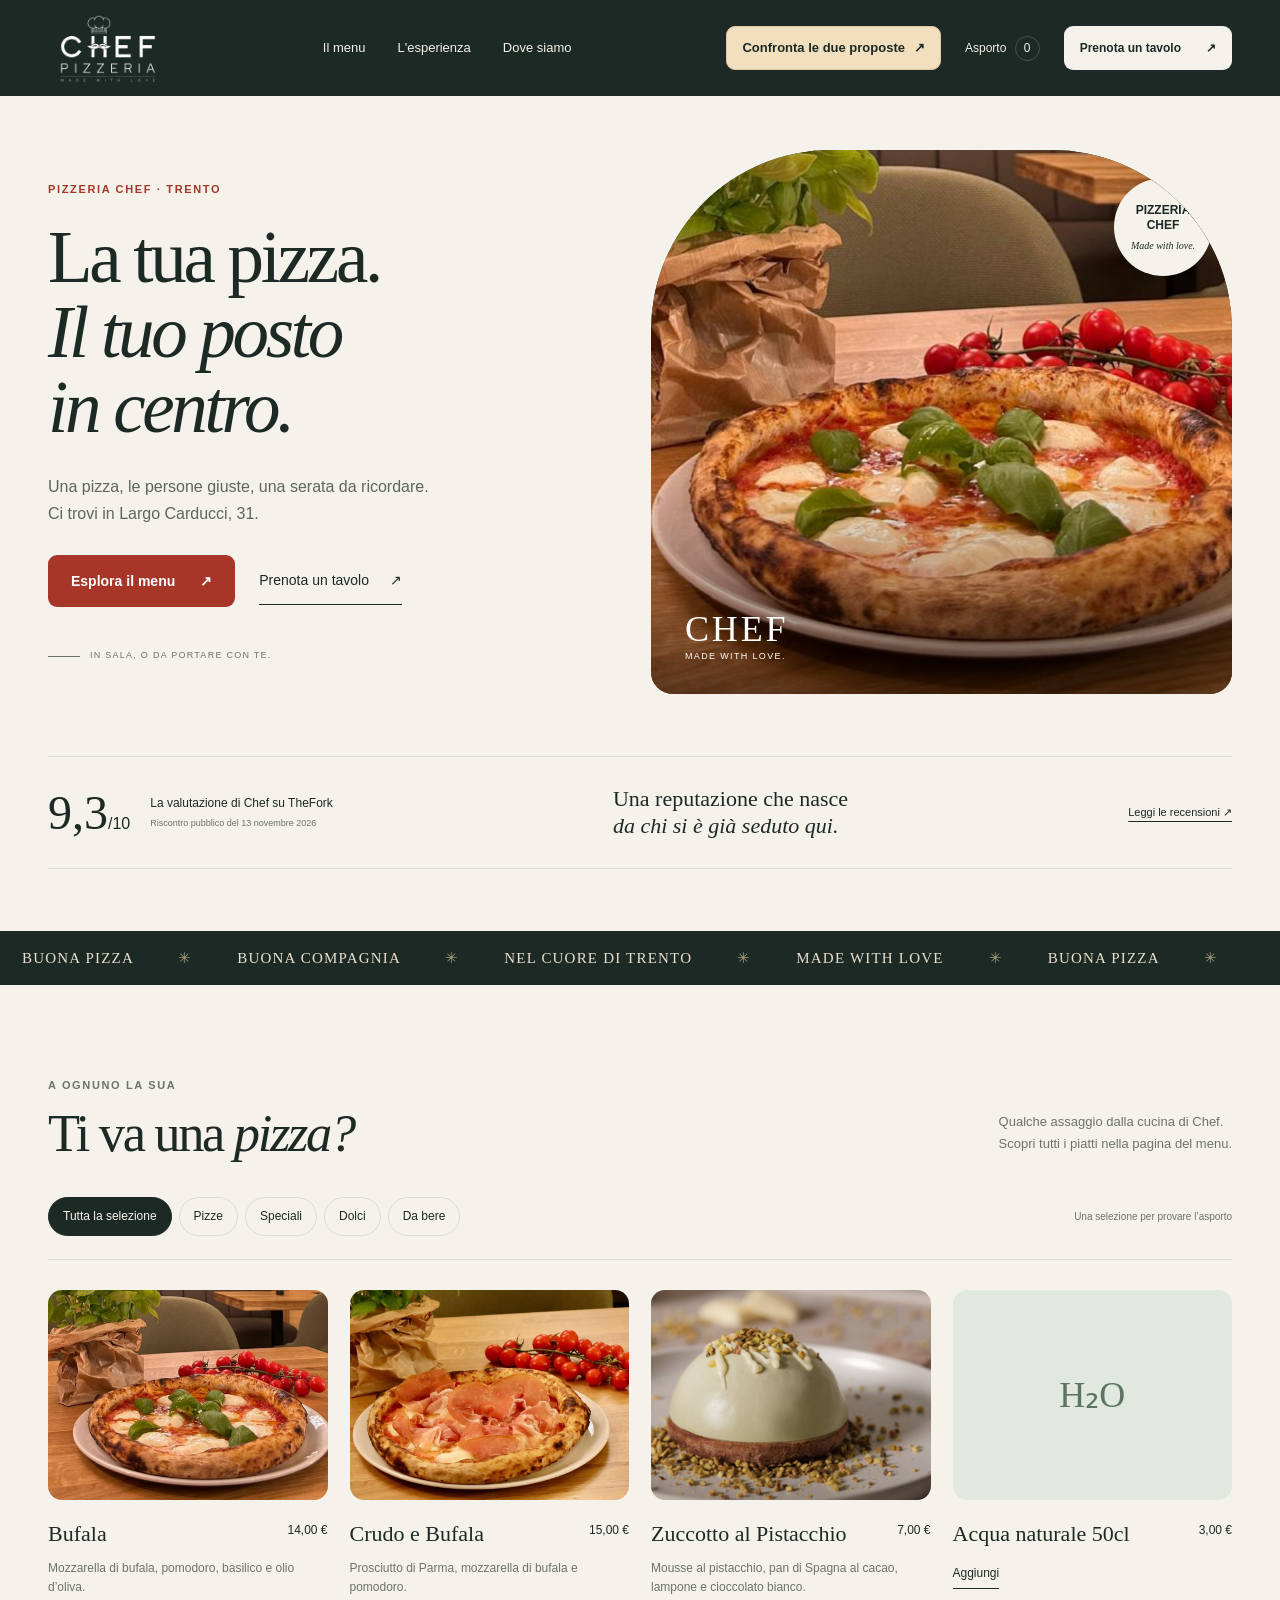
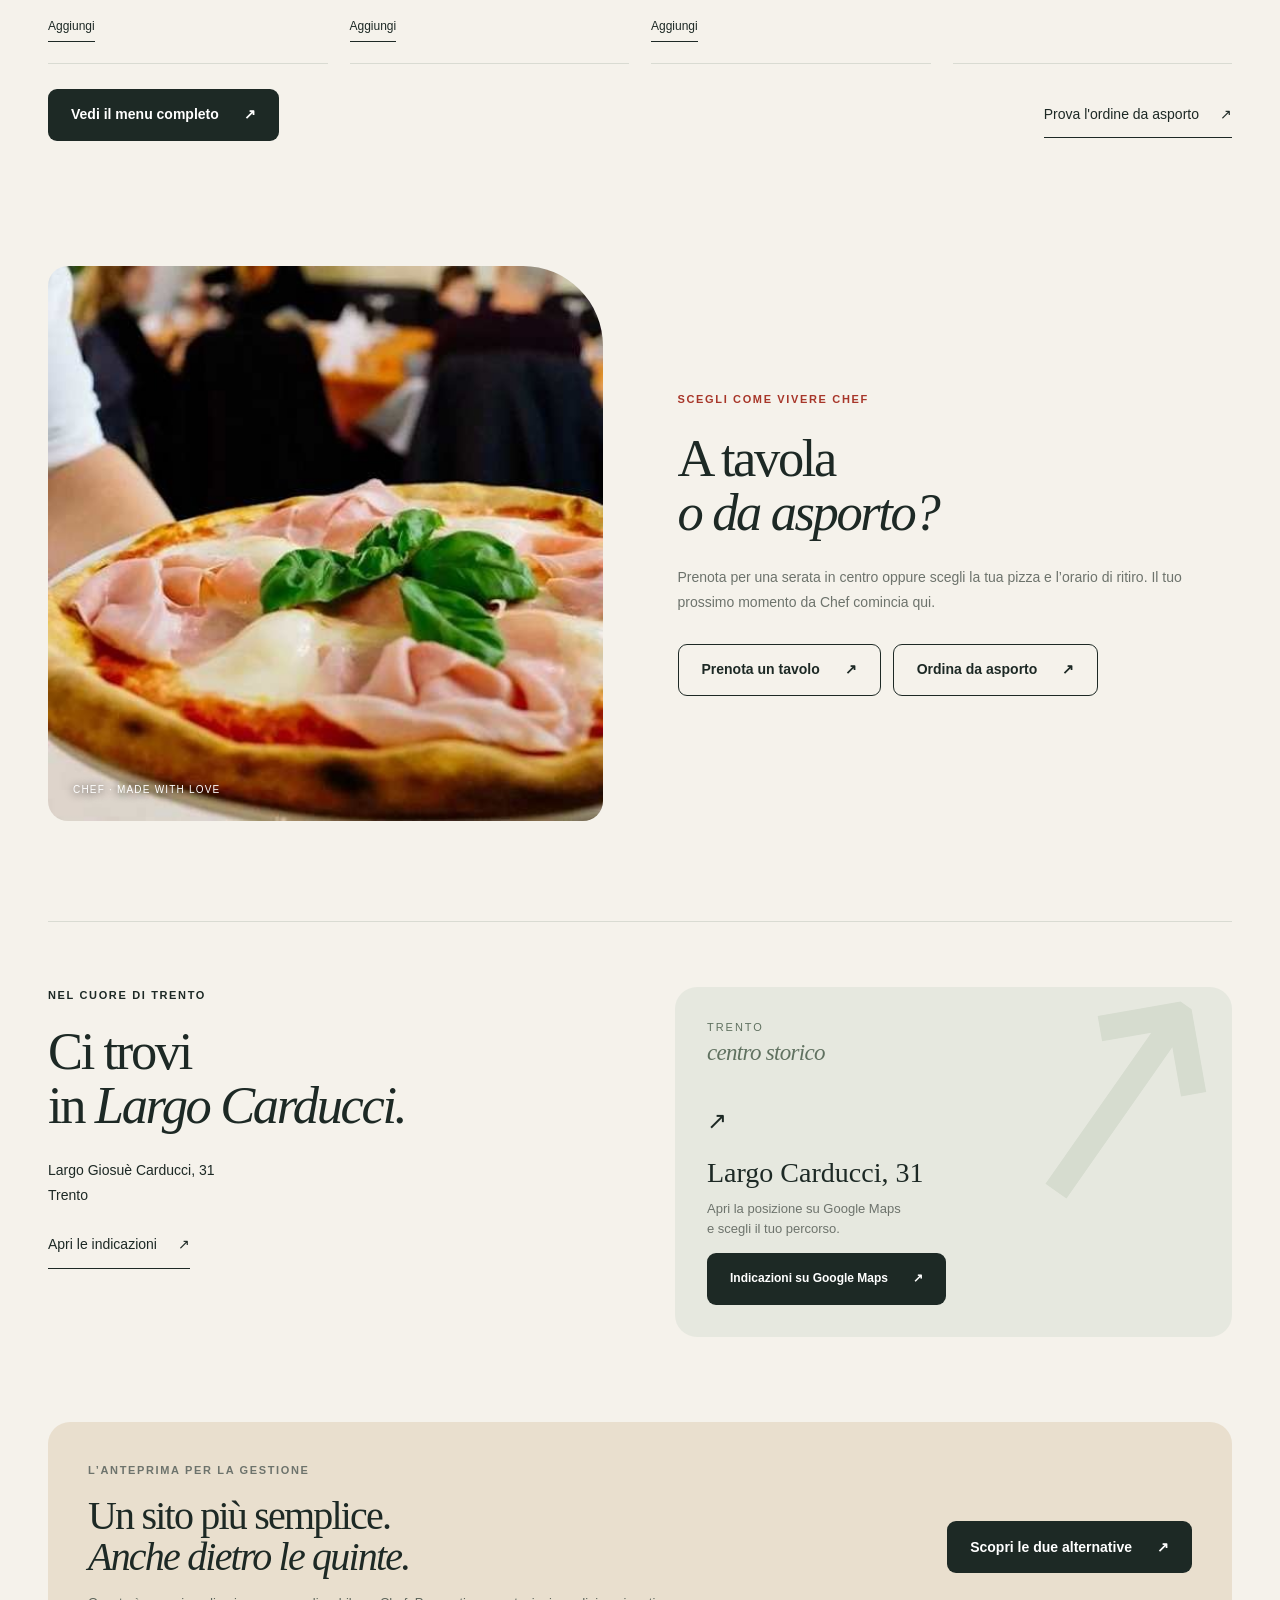
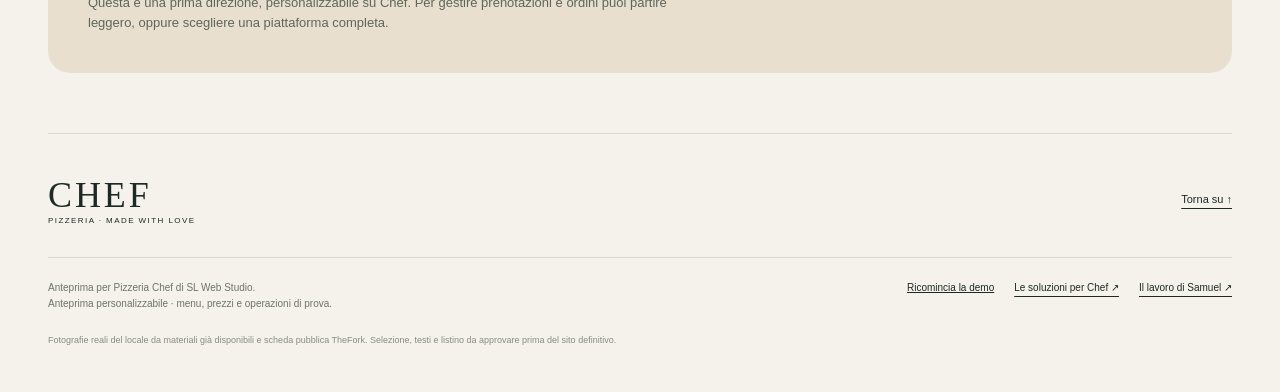
==== commit 17b0503d: "Add a browsable Chef menu with categories and dish search" ====
--- a/index.html
+++ b/index.html
@@ -17,30 +17,30 @@
   <meta name="robots" content="noindex,nofollow">
   <meta name="theme-color" content="#1d2925"><meta http-equiv="Content-Security-Policy" content="default-src 'self'; img-src 'self' data:; style-src 'self' 'unsafe-inline'; script-src 'self'; connect-src 'none'; form-action 'none'; frame-src 'none'; object-src 'none'; base-uri 'self'">
   <link rel="icon" href="assets/favicon.svg" type="image/svg+xml">
-  <link rel="stylesheet" href="assets/style.css"><script src="assets/app.js" defer></script><script src="assets/motion.js" defer></script>
+  <link rel="stylesheet" href="assets/style.css"><script src="assets/menu-data.js" defer></script><script src="assets/app.js" defer></script><script src="assets/motion.js" defer></script>
 </head>
 <body>
-  <a class="skip-link" href="#menu">Vai al menu</a>
+  <a class="skip-link" href="#contenuto">Vai al contenuto</a>
   <div class="intro-flourish" aria-hidden="true"><span>CHEF</span><i>made with love</i><b></b></div>
 
   <header class="site-header">
     <a class="brand" href="#inizio" aria-label="Chef, torna all'inizio"><img src="assets/chef-logo-clean.jpg" alt="CHEF Pizzeria — Made with love" width="160" height="110"></a>
-    <nav class="desktop-nav" aria-label="Navigazione principale"><a href="#menu">Il menu</a><a href="#esperienza">L'esperienza</a><a href="#dove">Dove siamo</a></nav>
+    <nav class="desktop-nav" aria-label="Navigazione principale"><a href="menu.html">Il menu</a><a href="#esperienza">L'esperienza</a><a href="#dove">Dove siamo</a></nav>
     <div class="header-actions"><a class="compare-proposals" href="gestione.html">Confronta le due proposte <span aria-hidden="true">↗</span></a><button class="cart-trigger" id="cart-open" type="button" aria-label="Apri ordine da asporto">Asporto <span id="cart-count">0</span></button><button class="button button-light header-book" data-open-booking type="button">Prenota un tavolo <span>↗</span></button><button class="mobile-toggle" id="mobile-menu-toggle" aria-label="Apri menu di navigazione" aria-expanded="false" aria-controls="mobile-nav" type="button">☰</button></div>
   </header>
-  <nav class="mobile-nav hidden" id="mobile-nav" aria-label="Navigazione mobile"><a href="#menu">Il menu</a><a href="#esperienza">L'esperienza</a><a href="#dove">Dove siamo</a><button data-open-booking type="button">Prenota un tavolo ↗</button></nav>
-  <main>
+  <nav class="mobile-nav hidden" id="mobile-nav" aria-label="Navigazione mobile"><a href="menu.html">Il menu</a><a href="#esperienza">L'esperienza</a><a href="#dove">Dove siamo</a><button data-open-booking type="button">Prenota un tavolo ↗</button></nav>
+  <main id="contenuto">
     <section class="hero section-shell" id="inizio">
-      <div class="hero-copy"><div class="eyebrow"><span></span> PIZZERIA CHEF · TRENTO</div><h1>La tua pizza.<br><em>Il tuo posto<br>in centro.</em></h1><p class="hero-description">Una pizza, le persone giuste, una serata da ricordare.<br>Ci trovi in Largo Carducci, 31.</p><div class="hero-actions"><a class="button button-gold" href="#menu">Esplora il menu <span>↓</span></a><button class="text-button" type="button" data-open-booking>Prenota un tavolo <span>↗</span></button></div><div class="hero-footnote"><span class="tiny-line"></span> IN SALA, O DA PORTARE CON TE.</div></div>
+      <div class="hero-copy"><div class="eyebrow"><span></span> PIZZERIA CHEF · TRENTO</div><h1>La tua pizza.<br><em>Il tuo posto<br>in centro.</em></h1><p class="hero-description">Una pizza, le persone giuste, una serata da ricordare.<br>Ci trovi in Largo Carducci, 31.</p><div class="hero-actions"><a class="button button-gold" href="menu.html">Esplora il menu <span aria-hidden="true">↗</span></a><button class="text-button" type="button" data-open-booking>Prenota un tavolo <span>↗</span></button></div><div class="hero-footnote"><span class="tiny-line"></span> IN SALA, O DA PORTARE CON TE.</div></div>
       <div class="hero-visual"><img class="hero-photo" src="assets/pizza-hero.jpg" alt="Pizza Bufala fotografata per Pizzeria Chef" fetchpriority="high" width="1000" height="1200"><div class="hero-photo-shade"></div><div class="photo-caption"><span>CHEF</span><small>MADE WITH LOVE.</small></div><div class="round-note">PIZZERIA<br>CHEF<span>Made with love.</span></div></div>
     </section>
     <section class="reputation section-shell"><div><strong>9,3<span>/10</span></strong><p>La valutazione di Chef su TheFork<small>Riscontro pubblico del 13 novembre 2026</small></p></div><p>Una reputazione che nasce<br><em>da chi si è già seduto qui.</em></p><a href="https://www.thefork.it/ristorante/pizzeria-chef-r726519" target="_blank" rel="noopener noreferrer">Leggi le recensioni ↗</a></section>
     <div class="ticker" aria-hidden="true"><div>BUONA PIZZA <b>✳</b> BUONA COMPAGNIA <b>✳</b> NEL CUORE DI TRENTO <b>✳</b> MADE WITH LOVE <b>✳</b> BUONA PIZZA <b>✳</b></div></div>
     <section class="menu-section" id="menu"><div class="section-shell">
-      <div class="section-heading"><div><span class="eyebrow dark">A OGNUNO LA SUA</span><h2>Ti va una <em>pizza?</em></h2></div><p>Fotografie vere, un menu tutto da esplorare.<br>Questa anteprima contiene una selezione dimostrativa.</p></div>
-      <div class="menu-toolbar"><div class="category-tabs" id="category-tabs" role="group" aria-label="Categorie del menu"><button type="button" data-category="all" class="active" aria-pressed="true">Tutta la selezione</button><button type="button" data-category="pizze" aria-pressed="false">Pizze</button><button type="button" data-category="speciali" aria-pressed="false">Speciali</button><button type="button" data-category="dolci" aria-pressed="false">Dolci</button><button type="button" data-category="bevande" aria-pressed="false">Da bere</button></div><span class="menu-demo-note">Anteprima · selezione e prezzi dimostrativi</span></div>
+      <div class="section-heading"><div><span class="eyebrow dark">A OGNUNO LA SUA</span><h2>Ti va una <em>pizza?</em></h2></div><p>Qualche assaggio dalla cucina di Chef.<br>Scopri tutti i piatti nella pagina del menu.</p></div>
+      <div class="menu-toolbar"><div class="category-tabs" id="category-tabs" role="group" aria-label="Categorie del menu"><button type="button" data-category="all" class="active" aria-pressed="true">Tutta la selezione</button><button type="button" data-category="pizze" aria-pressed="false">Pizze</button><button type="button" data-category="speciali" aria-pressed="false">Speciali</button><button type="button" data-category="dolci" aria-pressed="false">Dolci</button><button type="button" data-category="bevande" aria-pressed="false">Da bere</button></div><span class="menu-demo-note">Una selezione per provare l’asporto</span></div>
       <div class="menu-grid" id="menu-grid" aria-live="polite"></div>
-      <div class="menu-bottom-note"><span>Sul telefono e dal QR al tavolo. Il menu completo sarà inserito con il listino approvato da Chef.</span><button type="button" class="text-button dark-text" data-open-cart>Prova l'ordine da asporto <span>↗</span></button></div>
+      <div class="menu-bottom-note"><a class="button button-dark" href="menu.html">Vedi il menu completo <span aria-hidden="true">↗</span></a><button type="button" class="text-button dark-text" data-open-cart>Prova l'ordine da asporto <span>↗</span></button></div>
     </div></section>
     <section class="experience section-shell" id="esperienza">
       <div class="experience-photo">
--- a/assets/style.css
+++ b/assets/style.css
@@ -1,6 +1,6 @@
-:root{--paper:#f5f2eb;--ink:#1d2925;--red:#a63c31;--muted:#6d736c;--line:#d9dbd2;--cream:#e8dfcd;--serif:Georgia,serif;--sans:Arial,sans-serif}*{box-sizing:border-box}html{scroll-behavior:smooth;scroll-padding-top:100px}body{margin:0;background:var(--paper);color:var(--ink);font:16px/1.55 var(--sans)}button,input,select{font:inherit}button{cursor:pointer;border:0;background:none;color:inherit}a{color:inherit;text-underline-offset:5px}img{display:block;max-width:100%;height:auto}a,button{touch-action:manipulation}button:disabled{opacity:.4;cursor:not-allowed}:focus-visible{outline:3px solid #d77a38;outline-offset:4px}[hidden],.hidden{display:none!important}.section-shell{width:min(1280px,calc(100% - 96px));margin-inline:auto}h1,h2,h3,p{margin-top:0}h1,h2{font-family:var(--serif);font-weight:400;line-height:1.03;letter-spacing:-.045em}h1{font-size:clamp(54px,5.7vw,88px);margin:22px 0 28px}h2{font-size:clamp(40px,4.1vw,62px);margin-bottom:26px}h1 em,h2 em{font-weight:400}.button{display:inline-flex;align-items:center;justify-content:space-between;gap:25px;min-height:52px;padding:14px 23px;text-decoration:none;font-size:14px;font-weight:600;border-radius:3px}.button-light{background:var(--paper);color:var(--ink)}.button-gold{background:var(--red);color:white}.button-dark{background:var(--ink);color:white}.button:hover{filter:brightness(1.1)}.text-button{display:inline-flex;align-items:center;gap:21px;padding:12px 0;border-bottom:1px solid currentColor;text-decoration:none;font-size:14px}.eyebrow{display:block;font-size:11px;letter-spacing:.15em;font-weight:600;text-transform:uppercase}.eyebrow.dark{color:var(--muted)}.tiny-line{width:32px;height:1px;background:currentColor;margin-right:10px}.demo-banner{display:flex;align-items:center;justify-content:center;gap:9px;padding:9px 20px;background:#e7dfcb;font-size:10px;letter-spacing:.07em}.demo-banner a{margin-left:30px;letter-spacing:0;font-size:11px}.demo-dot{width:6px;height:6px;border-radius:50%;background:var(--red)}.site-header{height:96px;padding:14px 48px;display:flex;align-items:center;justify-content:space-between;background:var(--ink);color:var(--paper)}.brand,.brand img{width:120px}.brand img{height:68px;object-fit:cover;mix-blend-mode:screen}.desktop-nav{display:flex;gap:32px}.desktop-nav a{font-size:13px;text-decoration:none}.header-actions{display:flex;gap:18px;align-items:center}.header-actions .button{min-height:44px;padding:10px 16px;font-size:12px}.cart-trigger{font-size:12px}.cart-trigger span{display:inline-grid;place-items:center;margin-left:5px;border:1px solid #ffffff30;border-radius:50%;min-width:25px;height:25px}.mobile-toggle{display:none;font-size:25px}.mobile-nav{padding:18px;background:var(--ink);color:var(--paper)}.mobile-nav a{display:block;padding:9px;text-decoration:none}.hero{display:grid;grid-template-columns:1fr 1.08fr;gap:64px;align-items:center;min-height:690px;padding-block:58px 66px}.hero-copy .eyebrow{color:var(--red)}.hero-description{max-width:440px;color:#5d665e;font-size:16px;line-height:1.7;margin-bottom:28px}.hero-actions{display:flex;gap:24px;align-items:center;flex-wrap:wrap}.hero-footnote{margin-top:42px;display:flex;align-items:center;font-size:9px;letter-spacing:.14em;color:var(--muted)}.hero-visual{position:relative;align-self:stretch;min-height:520px;overflow:hidden;border-radius:180px 180px 0 0;background:#2f382e}.hero-photo{width:100%;height:100%;min-height:520px;object-fit:cover;object-position:48% 50%;position:absolute}.hero-photo-shade{position:absolute;inset:0;background:linear-gradient(0deg,#0008,transparent 40%)}.photo-caption{position:absolute;bottom:30px;left:34px;color:white}.photo-caption span{font:36px var(--serif);letter-spacing:.08em}.photo-caption small{display:block;font-size:9px;letter-spacing:.15em}.round-note{position:absolute;right:20px;top:28px;width:98px;height:98px;display:flex;flex-direction:column;align-items:center;justify-content:center;background:var(--paper);border-radius:50%;text-align:center;line-height:1.25;font-size:12px;font-weight:600}.round-note span{font:italic 10px var(--serif);margin-top:7px}.reputation{display:flex;align-items:center;justify-content:space-between;gap:28px;padding-block:28px;border-block:1px solid var(--line);margin-bottom:62px}.reputation>div{display:flex;align-items:center;gap:20px}.reputation strong{font:48px var(--serif);white-space:nowrap}.reputation strong span{font:16px var(--sans)}.reputation p{margin:0;font-size:12px}.reputation small{display:block;font-size:9px;color:var(--muted);margin-top:4px}.reputation>p{font:22px/1.2 var(--serif)}.reputation a{font-size:11px;white-space:nowrap}.ticker{overflow:hidden;background:var(--ink);color:var(--cream);padding:18px 0;white-space:nowrap;font:15px var(--serif);letter-spacing:.08em}.ticker div{width:max-content;min-width:100%;text-align:center}.ticker b{color:#a69d78;font-weight:400;margin:0 40px}.menu-section{padding:92px 0 80px}.section-heading{display:flex;align-items:flex-end;justify-content:space-between;gap:40px;margin-bottom:37px}.section-heading h2{margin:12px 0 0}.section-heading>p{font-size:13px;color:var(--muted);margin-bottom:5px;line-height:1.7}.menu-toolbar{display:flex;align-items:center;justify-content:space-between;gap:20px;border-bottom:1px solid var(--line);padding-bottom:23px;margin-bottom:30px}.category-tabs{display:flex;gap:7px;flex-wrap:wrap}.category-tabs button{padding:9px 14px;border:1px solid var(--line);border-radius:30px;font-size:12px}.category-tabs button.active{background:var(--ink);color:var(--paper);border-color:var(--ink)}.menu-demo-note{font-size:10px;color:var(--muted);max-width:220px;text-align:right}.menu-grid{display:grid;grid-template-columns:repeat(4,minmax(0,1fr));gap:22px}.menu-card{border-bottom:1px solid var(--line);display:flex;flex-direction:column;min-width:0}.menu-card>img{width:100%;height:210px;object-fit:cover;border-radius:6px}.card-visual{height:210px;display:grid;place-items:center;background:#e0e8df;border-radius:6px;font:36px var(--serif);color:#5d7364}.card-body{padding:21px 0;display:flex;flex-direction:column;flex:1}.card-top{display:flex;align-items:flex-start;justify-content:space-between;gap:10px}.card-top h3{font:22px/1.2 var(--serif);margin-bottom:12px}.price{font-size:12px;white-space:nowrap}.description{font-size:12px;line-height:1.6;color:var(--muted);margin-bottom:15px}.tagline{font-size:9px;color:#7c8178;margin-top:auto;margin-bottom:12px}.add-button{align-self:flex-start;border-bottom:1px solid var(--ink);padding:5px 0;font-size:12px}.menu-bottom-note{margin-top:25px;display:flex;align-items:center;justify-content:space-between;gap:20px}.menu-bottom-note>span{font-size:10px;color:var(--muted);max-width:470px}.experience{display:grid;grid-template-columns:1fr 1fr;gap:85px;align-items:center;padding-block:45px 100px}.experience-photo{position:relative}.experience-photo>img{aspect-ratio:1;object-fit:cover;width:100%;border-radius:5px}.photo-label{position:absolute;bottom:23px;left:25px;color:white;font-size:10px;letter-spacing:.12em;text-shadow:0 1px 8px black}.experience-copy>.eyebrow{color:var(--red);margin-bottom:23px}.experience-copy>p{font-size:14px;line-height:1.8;color:var(--muted)}.craft{display:grid;grid-template-columns:.65fr 1fr;gap:80px;align-items:center;background:var(--cream);padding:38px;margin-bottom:95px}.craft img{aspect-ratio:1;object-fit:cover;width:100%}.craft h2{font-size:46px;margin:17px 0 20px}.craft p{font-size:13px;line-height:1.8;max-width:470px}.concept-note{font-size:10px!important;color:var(--muted)}.location{display:grid;grid-template-columns:1fr 1fr;gap:70px;border-top:1px solid var(--line);padding-block:65px 85px}.location h2{margin-top:20px}.address{font-size:14px;line-height:1.8}.location-art{position:relative;overflow:hidden;min-height:330px;background:#e2e6dc;border:1px solid #cbd2c3;border-radius:4px}.map-road{position:absolute;background:var(--paper);border:1px solid #d1d7ca}.road-one{width:135%;height:42px;transform:rotate(-25deg);left:-18%;top:42%}.road-two{height:150%;width:38px;transform:rotate(24deg);left:60%;top:-25%}.road-three{width:120%;height:25px;transform:rotate(18deg);left:-10%;top:78%}.map-street{position:absolute;font-size:9px;letter-spacing:.13em}.street-one{left:18%;top:42%;transform:rotate(-25deg)}.street-two{left:10%;top:17%;color:#79876f}.map-pin{position:absolute;left:52%;top:49%;transform:translate(-50%,-50%);text-align:center;font-size:10px;font-weight:600;letter-spacing:.1em;background:var(--red);color:white;padding:10px 15px;border-radius:5px}.map-pin span{display:block;font-size:14px}.map-caption{position:absolute;bottom:20px;left:20px;font-size:9px;letter-spacing:.12em;color:#718067}.site-footer{padding-block:40px 35px;border-top:1px solid var(--line)}.footer-top{display:flex;justify-content:space-between;align-items:center;padding-bottom:32px}.footer-wordmark{font:36px var(--serif);letter-spacing:.08em}.footer-wordmark span{display:block;font:8px var(--sans);letter-spacing:.18em}.footer-top>a{font-size:11px}.footer-bottom{display:flex;justify-content:space-between;gap:25px;border-top:1px solid var(--line);padding-top:22px}.footer-bottom p{font-size:10px;color:var(--muted);margin:0}.footer-bottom>div{display:flex;gap:20px;align-items:flex-start;font-size:10px}.footer-bottom button{padding:0;font-size:10px;text-decoration:underline}.photo-source{font-size:9px;color:#858c81;line-height:1.6;margin-top:22px}.mobile-cart-bar{display:none}.table-hint{margin:0 auto 30px;text-align:center;background:var(--ink);color:white;padding:12px;font-size:13px}#toast{position:fixed;z-index:99;bottom:28px;left:50%;transform:translateX(-50%);background:var(--ink);color:white;border:1px solid #fff3;border-radius:5px;padding:15px 22px;font-size:13px;max-width:90vw;box-shadow:0 8px 30px #0003}dialog{border:0;border-radius:8px;background:var(--paper);color:var(--ink);padding:30px;width:min(550px,calc(100% - 28px));max-height:90dvh;overflow:auto;box-shadow:0 20px 100px #0004}dialog::backdrop{background:#17201cc9;backdrop-filter:blur(4px)}.dialog-header{display:flex;align-items:center;justify-content:space-between;margin-bottom:20px}.close-dialog{font-size:30px;line-height:1;padding:0 3px}dialog h2{font-size:43px;margin-bottom:14px}.dialog-notice{font-size:12px;color:var(--muted);padding:12px;background:#e8e7db;border-radius:4px}form label{display:block;font-size:12px;font-weight:600;margin-bottom:16px}input,select{width:100%;display:block;padding:12px;border:1px solid #bfc5b9;border-radius:4px;background:white;color:var(--ink);margin-top:6px;min-height:46px}input[readonly]{color:#6e766a;background:#ebece4}.form-row{display:grid;grid-template-columns:1fr 1fr;gap:18px}.full-width{width:100%}.result-box{margin-top:24px;padding:18px;border:1px solid #a1b39d;background:#e2eadf;border-radius:4px;font-size:13px}.result-box p{margin-top:10px}.result-box .button{font-size:12px;margin-top:8px}.empty-state{text-align:center;padding:25px 10px}.empty-state>span{font-size:38px}.empty-state h3{font:30px var(--serif);margin:12px 0}.empty-state p{font-size:13px;color:var(--muted)}.cart-row{display:flex;align-items:center;justify-content:space-between;padding:17px 0;border-bottom:1px solid var(--line);gap:20px}.cart-item-info strong,.cart-item-info span{display:block;font-size:13px}.cart-item-info span{font-size:11px;color:var(--muted);margin-top:5px}.qty-control{display:flex;gap:12px}.qty-control button{display:grid;place-items:center;border:1px solid var(--line);border-radius:50%;height:30px;width:30px;font-size:16px}.cart-summary{display:flex;justify-content:space-between;font-size:14px;padding:24px 0}
+:root{--paper:#f5f2eb;--ink:#1d2925;--red:#a63c31;--muted:#6d736c;--line:#d9dbd2;--cream:#e8dfcd;--serif:Georgia,serif;--sans:Arial,sans-serif}*{box-sizing:border-box}html{scroll-behavior:smooth;scroll-padding-top:100px}body{margin:0;background:var(--paper);color:var(--ink);font:16px/1.55 var(--sans)}button,input,select{font:inherit}button{cursor:pointer;border:0;background:none;color:inherit}a{color:inherit;text-underline-offset:5px}img{display:block;max-width:100%;height:auto}a,button{touch-action:manipulation}button:disabled{opacity:.4;cursor:not-allowed}:focus-visible{outline:3px solid #d77a38;outline-offset:4px}[hidden],.hidden{display:none!important}.section-shell{width:min(1280px,calc(100% - 96px));margin-inline:auto}h1,h2,h3,p{margin-top:0}h1,h2{font-family:var(--serif);font-weight:400;line-height:1.03;letter-spacing:-.045em}h1{font-size:clamp(54px,5.7vw,88px);margin:22px 0 28px}h2{font-size:clamp(40px,4.1vw,62px);margin-bottom:26px}h1 em,h2 em{font-weight:400}.button{display:inline-flex;align-items:center;justify-content:space-between;gap:25px;min-height:52px;padding:14px 23px;text-decoration:none;font-size:14px;font-weight:600;border-radius:3px}.button-light{background:var(--paper);color:var(--ink)}.button-gold{background:var(--red);color:white}.button-dark{background:var(--ink);color:white}.button:hover{filter:brightness(1.1)}.text-button{display:inline-flex;align-items:center;gap:21px;padding:12px 0;border-bottom:1px solid currentColor;text-decoration:none;font-size:14px}.eyebrow{display:block;font-size:11px;letter-spacing:.15em;font-weight:600;text-transform:uppercase}.eyebrow.dark{color:var(--muted)}.tiny-line{width:32px;height:1px;background:currentColor;margin-right:10px}.demo-banner{display:flex;align-items:center;justify-content:center;gap:9px;padding:9px 20px;background:#e7dfcb;font-size:10px;letter-spacing:.07em}.demo-banner a{margin-left:30px;letter-spacing:0;font-size:11px}.demo-dot{width:6px;height:6px;border-radius:50%;background:var(--red)}.site-header{height:96px;padding:14px 48px;display:flex;align-items:center;justify-content:space-between;background:var(--ink);color:var(--paper)}.brand,.brand img{width:120px}.brand img{height:68px;object-fit:cover;mix-blend-mode:screen}.desktop-nav{display:flex;gap:32px}.desktop-nav a{font-size:13px;text-decoration:none}.header-actions{display:flex;gap:18px;align-items:center}.header-actions .button{min-height:44px;padding:10px 16px;font-size:12px}.cart-trigger{font-size:12px}.cart-trigger span{display:inline-grid;place-items:center;margin-left:5px;border:1px solid #ffffff30;border-radius:50%;min-width:25px;height:25px}.mobile-toggle{display:none;font-size:25px}.mobile-nav{padding:18px;background:var(--ink);color:var(--paper)}.mobile-nav a{display:block;padding:9px;text-decoration:none}.hero{display:grid;grid-template-columns:1fr 1.08fr;gap:64px;align-items:center;min-height:690px;padding-block:58px 66px}.hero-copy .eyebrow{color:var(--red)}.hero-description{max-width:440px;color:#5d665e;font-size:16px;line-height:1.7;margin-bottom:28px}.hero-actions{display:flex;gap:24px;align-items:center;flex-wrap:wrap}.hero-footnote{margin-top:42px;display:flex;align-items:center;font-size:9px;letter-spacing:.14em;color:var(--muted)}.hero-visual{position:relative;align-self:stretch;min-height:520px;overflow:hidden;border-radius:180px 180px 0 0;background:#2f382e}.hero-photo{width:100%;height:100%;min-height:520px;object-fit:cover;object-position:48% 50%;position:absolute}.hero-photo-shade{position:absolute;inset:0;background:linear-gradient(0deg,#0008,transparent 40%)}.photo-caption{position:absolute;bottom:30px;left:34px;color:white}.photo-caption span{font:36px var(--serif);letter-spacing:.08em}.photo-caption small{display:block;font-size:9px;letter-spacing:.15em}.round-note{position:absolute;right:20px;top:28px;width:98px;height:98px;display:flex;flex-direction:column;align-items:center;justify-content:center;background:var(--paper);border-radius:50%;text-align:center;line-height:1.25;font-size:12px;font-weight:600}.round-note span{font:italic 10px var(--serif);margin-top:7px}.reputation{display:flex;align-items:center;justify-content:space-between;gap:28px;padding-block:28px;border-block:1px solid var(--line);margin-bottom:62px}.reputation>div{display:flex;align-items:center;gap:20px}.reputation strong{font:48px var(--serif);white-space:nowrap}.reputation strong span{font:16px var(--sans)}.reputation p{margin:0;font-size:12px}.reputation small{display:block;font-size:9px;color:var(--muted);margin-top:4px}.reputation>p{font:22px/1.2 var(--serif)}.reputation a{font-size:11px;white-space:nowrap}.ticker{overflow:hidden;background:var(--ink);color:var(--cream);padding:18px 0;white-space:nowrap;font:15px var(--serif);letter-spacing:.08em}.ticker div{width:max-content;min-width:100%;text-align:center}.ticker b{color:#a69d78;font-weight:400;margin:0 40px}.menu-section{padding:92px 0 80px}.section-heading{display:flex;align-items:flex-end;justify-content:space-between;gap:40px;margin-bottom:37px}.section-heading h2{margin:12px 0 0}.section-heading>p{font-size:13px;color:var(--muted);margin-bottom:5px;line-height:1.7}.menu-toolbar{display:flex;align-items:center;justify-content:space-between;gap:20px;border-bottom:1px solid var(--line);padding-bottom:23px;margin-bottom:30px}.category-tabs{display:flex;gap:7px;flex-wrap:wrap}.category-tabs button{padding:9px 14px;border:1px solid var(--line);border-radius:30px;font-size:12px}.category-tabs button.active{background:var(--ink);color:var(--paper);border-color:var(--ink)}.menu-demo-note{font-size:10px;color:var(--muted);max-width:220px;text-align:right}.menu-grid{display:grid;grid-template-columns:repeat(4,minmax(0,1fr));gap:22px}.menu-card{border-bottom:1px solid var(--line);display:flex;flex-direction:column;min-width:0}.menu-card>img{width:100%;height:210px;object-fit:cover;border-radius:6px}.card-visual{height:210px;display:grid;place-items:center;background:#e0e8df;border-radius:6px;font:36px var(--serif);color:#5d7364}.card-body{padding:21px 0;display:flex;flex-direction:column;flex:1}.card-top{display:flex;align-items:flex-start;justify-content:space-between;gap:10px}.card-top h3{font:22px/1.2 var(--serif);margin-bottom:12px}.price{font-size:12px;white-space:nowrap}.description{font-size:12px;line-height:1.6;color:var(--muted);margin-bottom:15px}.tagline{font-size:9px;color:#7c8178;margin-top:auto;margin-bottom:12px}.add-button{align-self:flex-start;border-bottom:1px solid var(--ink);padding:5px 0;font-size:12px}.menu-bottom-note{margin-top:25px;display:flex;align-items:center;justify-content:space-between;gap:20px}.experience{display:grid;grid-template-columns:1fr 1fr;gap:85px;align-items:center;padding-block:45px 100px}.experience-photo{position:relative}.experience-photo>img{aspect-ratio:1;object-fit:cover;width:100%;border-radius:5px}.photo-label{position:absolute;bottom:23px;left:25px;color:white;font-size:10px;letter-spacing:.12em;text-shadow:0 1px 8px black}.experience-copy>.eyebrow{color:var(--red);margin-bottom:23px}.experience-copy>p{font-size:14px;line-height:1.8;color:var(--muted)}.craft{display:grid;grid-template-columns:.65fr 1fr;gap:80px;align-items:center;background:var(--cream);padding:38px;margin-bottom:95px}.craft img{aspect-ratio:1;object-fit:cover;width:100%}.craft h2{font-size:46px;margin:17px 0 20px}.craft p{font-size:13px;line-height:1.8;max-width:470px}.concept-note{font-size:10px!important;color:var(--muted)}.location{display:grid;grid-template-columns:1fr 1fr;gap:70px;border-top:1px solid var(--line);padding-block:65px 85px}.location h2{margin-top:20px}.address{font-size:14px;line-height:1.8}.location-art{position:relative;overflow:hidden;min-height:330px;background:#e2e6dc;border:1px solid #cbd2c3;border-radius:4px}.map-road{position:absolute;background:var(--paper);border:1px solid #d1d7ca}.road-one{width:135%;height:42px;transform:rotate(-25deg);left:-18%;top:42%}.road-two{height:150%;width:38px;transform:rotate(24deg);left:60%;top:-25%}.road-three{width:120%;height:25px;transform:rotate(18deg);left:-10%;top:78%}.map-street{position:absolute;font-size:9px;letter-spacing:.13em}.street-one{left:18%;top:42%;transform:rotate(-25deg)}.street-two{left:10%;top:17%;color:#79876f}.map-pin{position:absolute;left:52%;top:49%;transform:translate(-50%,-50%);text-align:center;font-size:10px;font-weight:600;letter-spacing:.1em;background:var(--red);color:white;padding:10px 15px;border-radius:5px}.map-pin span{display:block;font-size:14px}.map-caption{position:absolute;bottom:20px;left:20px;font-size:9px;letter-spacing:.12em;color:#718067}.site-footer{padding-block:40px 35px;border-top:1px solid var(--line)}.footer-top{display:flex;justify-content:space-between;align-items:center;padding-bottom:32px}.footer-wordmark{font:36px var(--serif);letter-spacing:.08em}.footer-wordmark span{display:block;font:8px var(--sans);letter-spacing:.18em}.footer-top>a{font-size:11px}.footer-bottom{display:flex;justify-content:space-between;gap:25px;border-top:1px solid var(--line);padding-top:22px}.footer-bottom p{font-size:10px;color:var(--muted);margin:0}.footer-bottom>div{display:flex;gap:20px;align-items:flex-start;font-size:10px}.footer-bottom button{padding:0;font-size:10px;text-decoration:underline}.photo-source{font-size:9px;color:#858c81;line-height:1.6;margin-top:22px}.mobile-cart-bar{display:none}.table-hint{margin:0 auto 30px;text-align:center;background:var(--ink);color:white;padding:12px;font-size:13px}#toast{position:fixed;z-index:99;bottom:28px;left:50%;transform:translateX(-50%);background:var(--ink);color:white;border:1px solid #fff3;border-radius:5px;padding:15px 22px;font-size:13px;max-width:90vw;box-shadow:0 8px 30px #0003}dialog{border:0;border-radius:8px;background:var(--paper);color:var(--ink);padding:30px;width:min(550px,calc(100% - 28px));max-height:90dvh;overflow:auto;box-shadow:0 20px 100px #0004}dialog::backdrop{background:#17201cc9;backdrop-filter:blur(4px)}.dialog-header{display:flex;align-items:center;justify-content:space-between;margin-bottom:20px}.close-dialog{font-size:30px;line-height:1;padding:0 3px}dialog h2{font-size:43px;margin-bottom:14px}.dialog-notice{font-size:12px;color:var(--muted);padding:12px;background:#e8e7db;border-radius:4px}form label{display:block;font-size:12px;font-weight:600;margin-bottom:16px}input,select{width:100%;display:block;padding:12px;border:1px solid #bfc5b9;border-radius:4px;background:white;color:var(--ink);margin-top:6px;min-height:46px}input[readonly]{color:#6e766a;background:#ebece4}.form-row{display:grid;grid-template-columns:1fr 1fr;gap:18px}.full-width{width:100%}.result-box{margin-top:24px;padding:18px;border:1px solid #a1b39d;background:#e2eadf;border-radius:4px;font-size:13px}.result-box p{margin-top:10px}.result-box .button{font-size:12px;margin-top:8px}.empty-state{text-align:center;padding:25px 10px}.empty-state>span{font-size:38px}.empty-state h3{font:30px var(--serif);margin:12px 0}.empty-state p{font-size:13px;color:var(--muted)}.cart-row{display:flex;align-items:center;justify-content:space-between;padding:17px 0;border-bottom:1px solid var(--line);gap:20px}.cart-item-info strong,.cart-item-info span{display:block;font-size:13px}.cart-item-info span{font-size:11px;color:var(--muted);margin-top:5px}.qty-control{display:flex;gap:12px}.qty-control button{display:grid;place-items:center;border:1px solid var(--line);border-radius:50%;height:30px;width:30px;font-size:16px}.cart-summary{display:flex;justify-content:space-between;font-size:14px;padding:24px 0}
 @media(max-width:1100px){.section-shell{width:calc(100% - 64px)}.site-header{padding-inline:32px}.desktop-nav{gap:18px}.hero{gap:35px;min-height:620px}.hero-visual,.hero-photo{min-height:485px}.menu-grid{grid-template-columns:repeat(2,minmax(0,1fr));gap:30px}.menu-card>img,.card-visual{height:260px}.experience{gap:40px}.reputation>p{display:none}.craft{gap:35px}.craft h2{font-size:40px}}
-@media(max-width:700px){html{scroll-padding-top:25px}.section-shell{width:calc(100% - 40px)}.demo-banner{padding:8px 10px;justify-content:flex-start;font-size:8px;gap:6px;letter-spacing:.02em;flex-wrap:wrap}.banner-detail{font-size:8px}.demo-banner a{margin-left:auto;font-size:9px}.site-header{height:80px;padding:10px 20px}.brand,.brand img{width:98px}.brand img{height:55px}.desktop-nav,.header-book,.cart-trigger{display:none}.mobile-toggle{display:block}.hero{display:flex;flex-direction:column;gap:30px;padding-block:40px 32px;min-height:0}.hero-copy{align-self:flex-start;width:100%}h1{font-size:58px;margin:18px 0 22px}.hero-description{font-size:14px;margin-bottom:25px}.hero-actions{gap:22px}.hero-actions .button{min-height:48px;padding:12px 17px;font-size:12px}.hero-actions .text-button{font-size:12px}.hero-footnote{margin-top:26px;font-size:8px}.hero-visual{width:100%;min-height:365px;border-radius:140px 140px 0 0}.hero-photo{min-height:365px}.round-note{width:78px;height:78px;right:16px;top:20px;font-size:10px}.photo-caption{bottom:20px;left:22px}.photo-caption span{font-size:29px}.reputation{padding-block:22px;margin-bottom:35px;gap:15px;align-items:flex-end}.reputation>div{gap:12px}.reputation strong{font-size:38px}.reputation p{font-size:10px;max-width:150px}.reputation small{font-size:8px}.reputation a{font-size:9px}.ticker{font-size:12px;padding:14px 0}.ticker b{margin:0 23px}.menu-section{padding:48px 0 35px}.section-heading{display:block;margin-bottom:25px}.section-heading>p{margin-top:18px;font-size:12px}.section-heading h2{font-size:45px}.menu-toolbar{align-items:flex-start;flex-direction:column;gap:15px}.category-tabs{gap:5px}.category-tabs button{font-size:11px;padding:8px 11px}.menu-demo-note{max-width:none;text-align:left;font-size:9px}.menu-grid{gap:22px 14px}.menu-card>img,.card-visual{height:145px}.card-top{display:block}.card-top h3{font-size:20px;margin-bottom:7px}.price{font-size:11px}.description{font-size:11px;margin-top:10px;line-height:1.5}.tagline{font-size:8px}.card-body{padding-top:14px}.menu-bottom-note{display:block}.menu-bottom-note>span{display:block;margin-bottom:12px}.experience{grid-template-columns:1fr;gap:30px;padding-block:28px 45px}.experience-photo>img{aspect-ratio:5/4}.experience-copy h2{font-size:41px}.experience-copy>.eyebrow{margin-bottom:17px}.craft{grid-template-columns:1fr;gap:25px;padding:20px;margin-bottom:45px}.craft img{aspect-ratio:4/3}.craft h2{font-size:40px;margin-bottom:18px}.location{grid-template-columns:1fr;gap:30px;padding-block:40px 45px}.location h2{font-size:43px}.location-art{min-height:270px}.site-footer{padding-top:28px;padding-bottom:85px}.footer-top{padding-bottom:25px}.footer-bottom{flex-direction:column;gap:20px}.footer-bottom>div{flex-wrap:wrap;gap:18px}.photo-source{width:100%;font-size:8px}.mobile-cart-bar{display:flex;align-items:center;justify-content:space-between;position:fixed;bottom:12px;left:16px;right:16px;z-index:20;background:var(--ink);color:white;border:1px solid #fff3;border-radius:5px;box-shadow:0 5px 20px #0002;padding:14px 16px;font-size:12px}.mobile-cart-bar b{margin-left:5px;font-size:10px;background:#fff2;border-radius:20px;padding:3px 6px}.mobile-cart-bar>span:last-child{font-size:19px}#toast{bottom:80px;font-size:11px;padding:12px 16px}dialog{padding:22px}.form-row{gap:12px}dialog h2{font-size:36px}}
+@media(max-width:700px){html{scroll-padding-top:25px}.section-shell{width:calc(100% - 40px)}.demo-banner{padding:8px 10px;justify-content:flex-start;font-size:8px;gap:6px;letter-spacing:.02em;flex-wrap:wrap}.banner-detail{font-size:8px}.demo-banner a{margin-left:auto;font-size:9px}.site-header{height:80px;padding:10px 20px}.brand,.brand img{width:98px}.brand img{height:55px}.desktop-nav,.header-book,.cart-trigger{display:none}.mobile-toggle{display:block}.hero{display:flex;flex-direction:column;gap:30px;padding-block:40px 32px;min-height:0}.hero-copy{align-self:flex-start;width:100%}h1{font-size:58px;margin:18px 0 22px}.hero-description{font-size:14px;margin-bottom:25px}.hero-actions{gap:22px}.hero-actions .button{min-height:48px;padding:12px 17px;font-size:12px}.hero-actions .text-button{font-size:12px}.hero-footnote{margin-top:26px;font-size:8px}.hero-visual{width:100%;min-height:365px;border-radius:140px 140px 0 0}.hero-photo{min-height:365px}.round-note{width:78px;height:78px;right:16px;top:20px;font-size:10px}.photo-caption{bottom:20px;left:22px}.photo-caption span{font-size:29px}.reputation{padding-block:22px;margin-bottom:35px;gap:15px;align-items:flex-end}.reputation>div{gap:12px}.reputation strong{font-size:38px}.reputation p{font-size:10px;max-width:150px}.reputation small{font-size:8px}.reputation a{font-size:9px}.ticker{font-size:12px;padding:14px 0}.ticker b{margin:0 23px}.menu-section{padding:48px 0 35px}.section-heading{display:block;margin-bottom:25px}.section-heading>p{margin-top:18px;font-size:12px}.section-heading h2{font-size:45px}.menu-toolbar{align-items:flex-start;flex-direction:column;gap:15px}.category-tabs{gap:5px}.category-tabs button{font-size:11px;padding:8px 11px}.menu-demo-note{max-width:none;text-align:left;font-size:9px}.menu-grid{gap:22px 14px}.menu-card>img,.card-visual{height:145px}.card-top{display:block}.card-top h3{font-size:20px;margin-bottom:7px}.price{font-size:11px}.description{font-size:11px;margin-top:10px;line-height:1.5}.tagline{font-size:8px}.card-body{padding-top:14px}.menu-bottom-note{flex-wrap:wrap;justify-content:flex-start;gap:12px 20px}.experience{grid-template-columns:1fr;gap:30px;padding-block:28px 45px}.experience-photo>img{aspect-ratio:5/4}.experience-copy h2{font-size:41px}.experience-copy>.eyebrow{margin-bottom:17px}.craft{grid-template-columns:1fr;gap:25px;padding:20px;margin-bottom:45px}.craft img{aspect-ratio:4/3}.craft h2{font-size:40px;margin-bottom:18px}.location{grid-template-columns:1fr;gap:30px;padding-block:40px 45px}.location h2{font-size:43px}.location-art{min-height:270px}.site-footer{padding-top:28px;padding-bottom:85px}.footer-top{padding-bottom:25px}.footer-bottom{flex-direction:column;gap:20px}.footer-bottom>div{flex-wrap:wrap;gap:18px}.photo-source{width:100%;font-size:8px}.mobile-cart-bar{display:flex;align-items:center;justify-content:space-between;position:fixed;bottom:12px;left:16px;right:16px;z-index:20;background:var(--ink);color:white;border:1px solid #fff3;border-radius:5px;box-shadow:0 5px 20px #0002;padding:14px 16px;font-size:12px}.mobile-cart-bar b{margin-left:5px;font-size:10px;background:#fff2;border-radius:20px;padding:3px 6px}.mobile-cart-bar>span:last-child{font-size:19px}#toast{bottom:80px;font-size:11px;padding:12px 16px}dialog{padding:22px}.form-row{gap:12px}dialog h2{font-size:36px}}
 @media(prefers-reduced-motion:reduce){html{scroll-behavior:auto}*,*:before,*:after{transition:none!important}}
 /* SL — refined, lightweight motion and a calmer page rhythm. */
 :root{--red:#a73629}.skip-link{position:absolute;z-index:100;left:20px;top:-80px;padding:12px 18px;background:white}.skip-link:focus{top:12px}.site-header{position:relative;z-index:5}.button{border-radius:9px;transition:transform .22s ease,background .22s ease,box-shadow .22s ease}.button:hover{transform:translateY(-2px);box-shadow:0 8px 20px #1d292512}.button:active{transform:translateY(0)}.button span,.text-button span{transition:transform .2s ease}.button:hover span,.text-button:hover span{transform:translate(3px,-2px)}.desktop-nav a{position:relative}.desktop-nav a:after{content:'';position:absolute;bottom:-6px;left:0;width:100%;height:1px;background:currentColor;transform:scaleX(0);transform-origin:left;transition:transform .25s}.desktop-nav a:hover:after{transform:scaleX(1)}.hero{padding-block:54px 62px;gap:65px;min-height:660px}.hero-visual{border-radius:180px 180px 22px 22px}.hero-photo{animation:photo-settle 1.2s cubic-bezier(.22,1,.36,1) both}.hero-copy>div,.hero-copy>h1,.hero-copy>p{animation:hero-enter .8s cubic-bezier(.22,1,.36,1) both}.hero-copy>h1{animation-delay:.08s}.hero-copy>p{animation-delay:.16s}.hero-actions{animation-delay:.22s!important}.intro-flourish{position:fixed;top:0;left:0;right:0;height:4px;z-index:100;pointer-events:none}.intro-flourish>span,.intro-flourish>i{display:none}.intro-flourish>b{display:block;height:100%;width:100%;background:var(--red);transform-origin:left;animation:intro-line .95s cubic-bezier(.22,1,.36,1) both}.round-note{box-shadow:0 5px 30px #0002;animation:seal-enter .8s .18s cubic-bezier(.22,1,.36,1) both}.menu-card>img,.card-visual{border-radius:14px;transition:transform .35s}.menu-card:hover>img{transform:translateY(-4px)}.menu-card{animation:hero-enter .35s both}.menu-card:nth-child(2){animation-delay:.04s}.menu-card:nth-child(3){animation-delay:.08s}.menu-card:nth-child(4){animation-delay:.12s}.category-tabs button{transition:background .2s,color .2s,transform .2s}.category-tabs button:hover{transform:translateY(-2px)}.experience{gap:75px}.experience-photo>img{border-radius:20px 80px 20px 20px}.location-card{border-radius:22px;background:#e6e8df;display:flex;flex-direction:column;justify-content:space-between;min-height:350px;padding:32px;position:relative;overflow:hidden}.location-coordinate{font-size:11px;letter-spacing:.18em;color:#607160;position:relative;z-index:1}.location-coordinate em{font:italic 23px Georgia,serif;letter-spacing:-.03em;display:block;margin-top:4px}.location-card:after{content:'↗';font:310px/1 Georgia,serif;position:absolute;right:-15px;top:-50px;color:#d6dccf;transform:rotate(-10deg);pointer-events:none}.location-directions{position:relative;z-index:1}.location-directions h3{font:28px Georgia,serif;margin:18px 0 10px}.location-directions p{font-size:13px;color:var(--muted)}.location-marker{font-size:24px}.location-directions .button{font-size:12px}.owner-preview{display:flex;justify-content:space-between;gap:50px;align-items:center;background:#e9dfce;border-radius:22px;padding:40px;margin-bottom:60px}.owner-preview h2{font-size:40px;margin:16px 0}.owner-preview p{font-size:13px;max-width:610px;color:#5e665c;margin-bottom:0}.owner-preview>a{flex-shrink:0}.footer-bottom>div{flex-wrap:wrap}.site-footer .photo-source{width:100%;margin-inline:0}dialog{border-radius:18px;animation:dialog-enter .2s ease}dialog::backdrop{animation:backdrop-enter .2s ease}.result-box,.dialog-notice{border-radius:10px}.dialog-notice strong{display:block;margin-bottom:3px}input,select{border-radius:8px}.mobile-cart-bar{border-radius:14px}.reveal-ready{opacity:0;transform:translateY(24px);transition:opacity .65s cubic-bezier(.22,1,.36,1),transform .65s cubic-bezier(.22,1,.36,1)}.reveal-ready.is-visible{opacity:1;transform:translateY(0)}
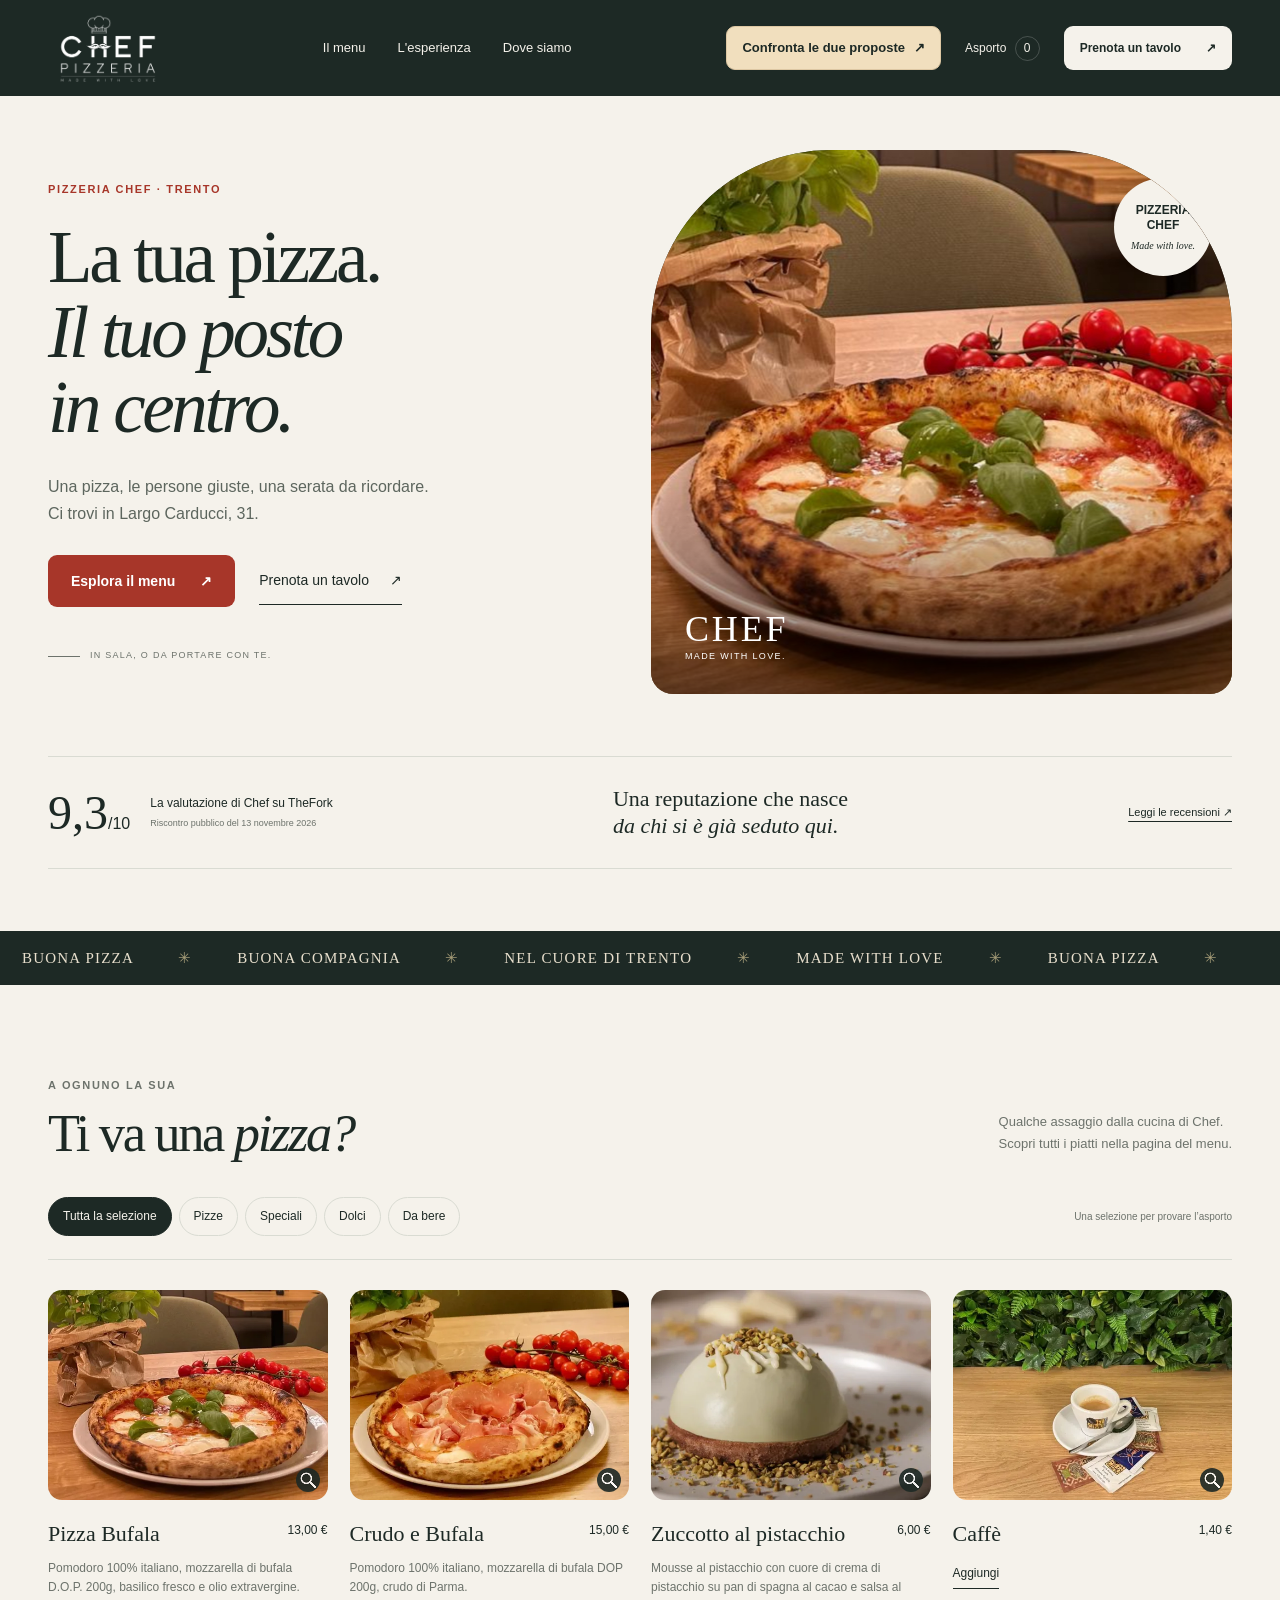
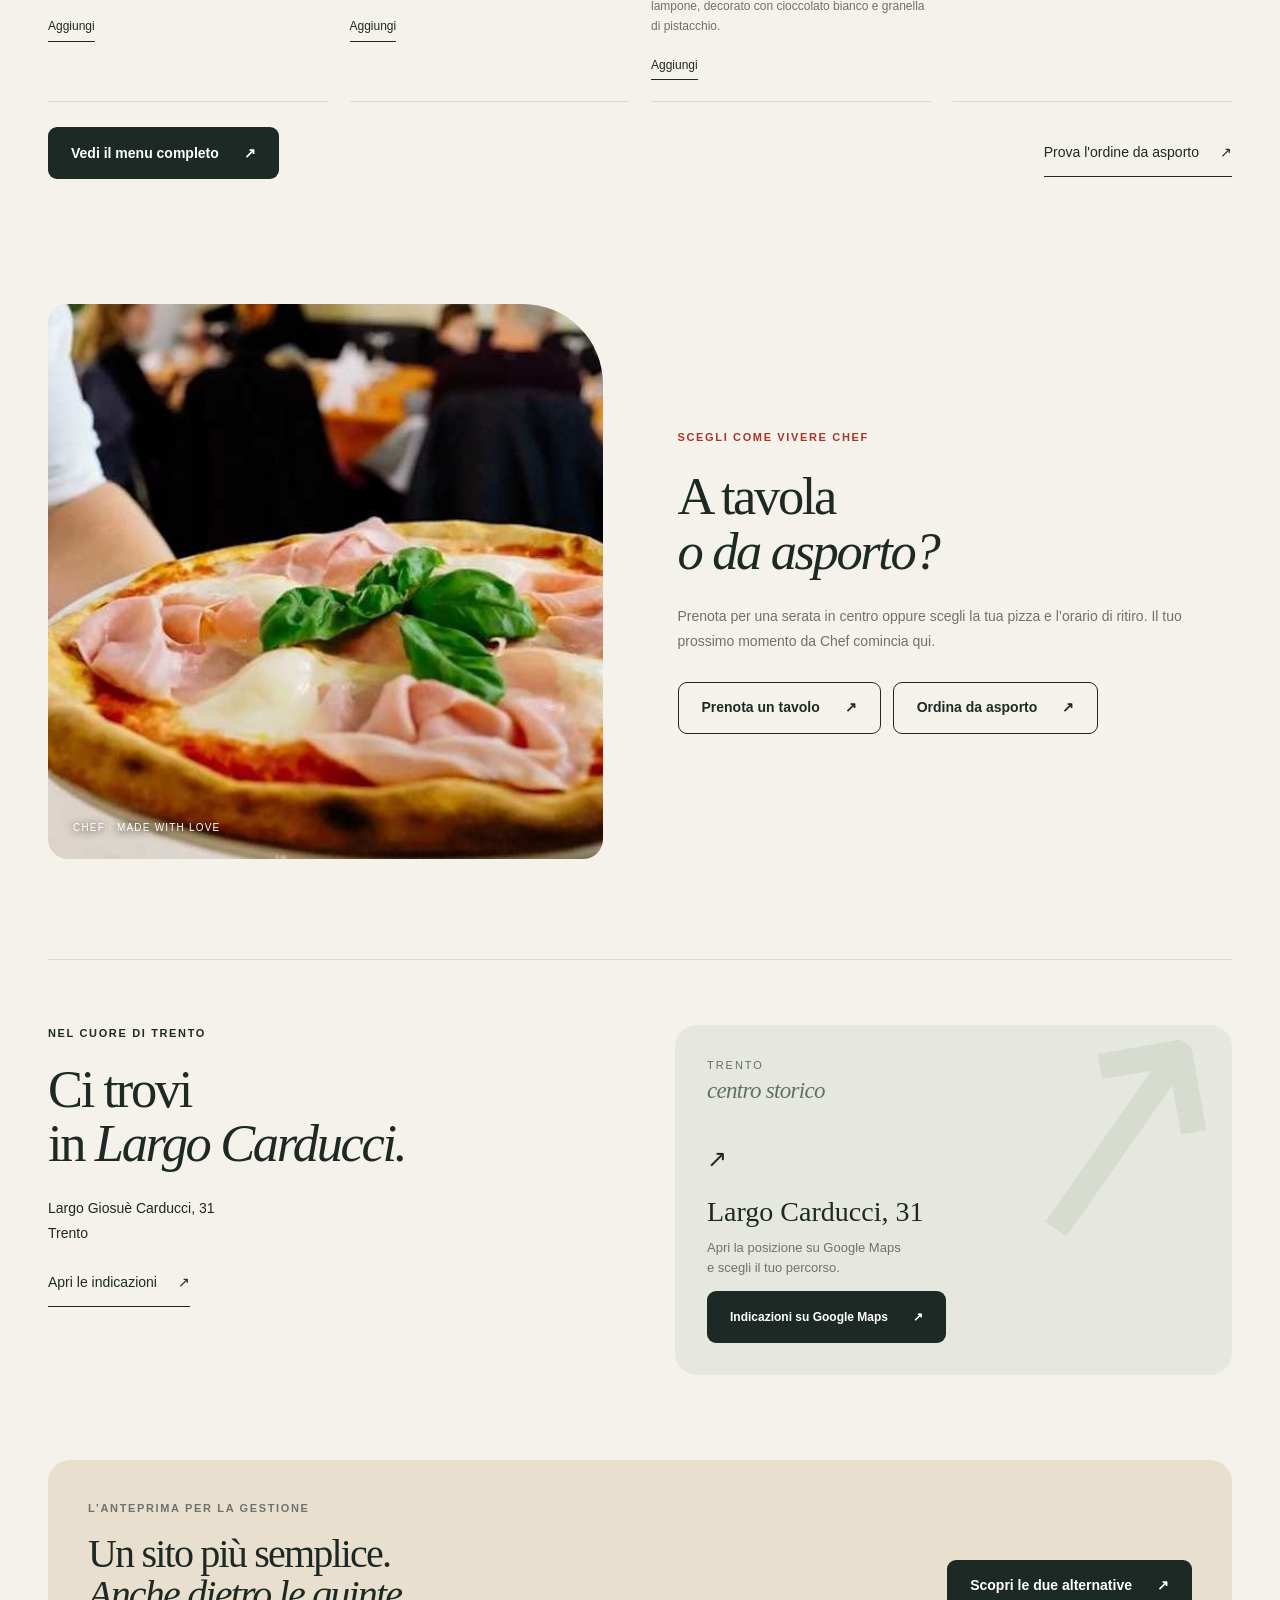
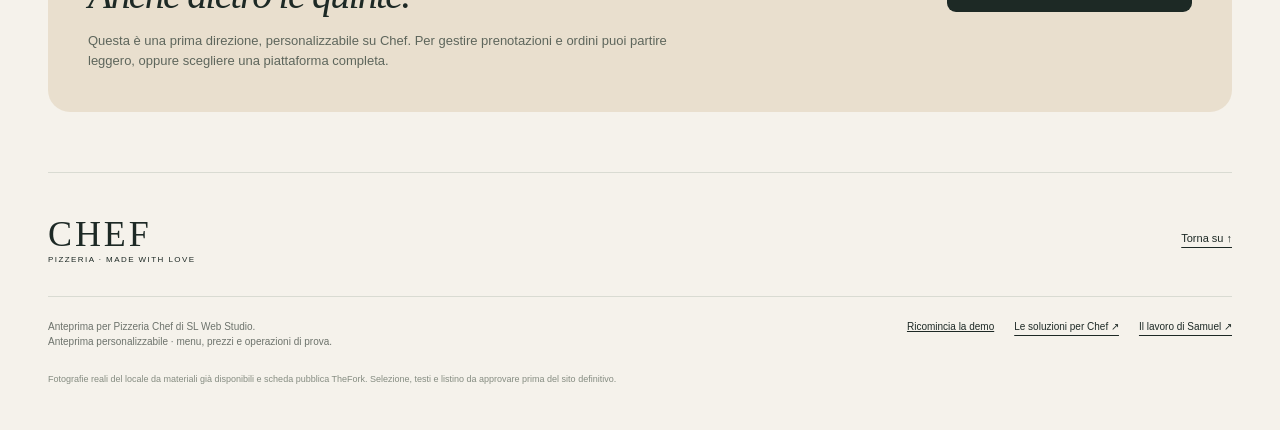
==== commit 98d92acb: "Add Chef’s full priced menu with a shared basket and expandable photos" ====
--- a/index.html
+++ b/index.html
@@ -17,7 +17,7 @@
   <meta name="robots" content="noindex,nofollow">
   <meta name="theme-color" content="#1d2925"><meta http-equiv="Content-Security-Policy" content="default-src 'self'; img-src 'self' data:; style-src 'self' 'unsafe-inline'; script-src 'self'; connect-src 'none'; form-action 'none'; frame-src 'none'; object-src 'none'; base-uri 'self'">
   <link rel="icon" href="assets/favicon.svg" type="image/svg+xml">
-  <link rel="stylesheet" href="assets/style.css"><script src="assets/menu-data.js" defer></script><script src="assets/app.js" defer></script><script src="assets/motion.js" defer></script>
+  <link rel="stylesheet" href="assets/style.css"><link rel="stylesheet" href="assets/cart.css"><link rel="stylesheet" href="assets/photo-viewer.css"><script src="assets/photo-viewer.js" defer></script><script src="assets/menu-data.js" defer></script><script src="assets/app.js" defer></script><script src="assets/motion.js" defer></script>
 </head>
 <body>
   <a class="skip-link" href="#contenuto">Vai al contenuto</a>
@@ -64,5 +64,5 @@
   <button class="mobile-cart-bar" hidden type="button" data-open-cart><span>Il tuo asporto <b id="cart-count-mobile">0</b></span><span id="cart-total-mobile">0,00 €</span><span>↗</span></button>
   <div id="toast" role="status" aria-live="polite" hidden></div>
   <dialog id="booking-dialog" aria-labelledby="booking-title"><div class="dialog-header"><span class="eyebrow dark">CI VEDIAMO DA CHEF</span><button class="close-dialog" type="button" data-close-dialog aria-label="Chiudi prenotazione">×</button></div><h2 id="booking-title">Un tavolo <em>per te.</em></h2><p class="dialog-notice"><strong>Anteprima prenotazione.</strong> Campi, orari e conferme saranno personalizzati per il servizio di Chef.</p><form id="booking-form"><div class="form-row"><label>Giorno<input type="date" id="booking-date" required></label><label>Persone<select id="booking-guests" required><option value="2">2 persone</option><option value="1">1 persona</option><option value="3">3 persone</option><option value="4">4 persone</option><option value="5">5 persone</option><option value="6">6 persone</option><option value="8">8 persone</option></select></label></div><label>Orario<select id="booking-time" required><option value="">Scegli un orario</option><option>12:00</option><option>12:30</option><option>13:00</option><option>19:00</option><option>19:30</option><option>20:00</option><option>20:30</option><option>21:00</option></select></label><label>Nome per la prova<input type="text" id="booking-name" value="Cliente demo" maxlength="60" required autocomplete="off" readonly></label><button class="button button-dark full-width" type="submit">Simula la prenotazione <span>↗</span></button></form><div class="result-box" id="booking-result" role="status" hidden></div></dialog>
-  <dialog id="cart-dialog" aria-labelledby="cart-title"><div class="dialog-header"><span class="eyebrow dark">CHEF, DA PORTARE CON TE</span><button class="close-dialog" type="button" data-close-dialog aria-label="Chiudi ordine">×</button></div><h2 id="cart-title">Il tuo <em>asporto.</em></h2><p class="dialog-notice"><strong>Prova l’asporto.</strong> Prodotti, orari e conferma sono un esempio del percorso cliente.</p><div id="cart-empty" class="empty-state"><span>✳</span><h3>Da cosa iniziamo?</h3><p>Scegli una pizza dal menu per provare l'ordine.</p><button type="button" class="button button-dark" data-close-dialog data-browse-menu>Torna al menu</button></div><div id="cart-content" hidden><div id="cart-items"></div><div class="cart-summary"><span>Totale dimostrativo</span><strong id="cart-total">0,00 €</strong></div><form id="checkout-form"><label>Orario di ritiro<select id="pickup-time" required><option value="">Scegli un orario di esempio</option><option>19:00</option><option>19:30</option><option>20:00</option><option>20:30</option></select></label><button class="button button-dark full-width" type="submit">Simula l'ordine <span>↗</span></button></form></div><div class="result-box" id="cart-receipt" role="status" hidden></div></dialog>
+  <dialog id="cart-dialog" aria-labelledby="cart-title"></dialog>
 </body></html>
--- a/assets/cart.css
+++ b/assets/cart.css
@@ -0,0 +1,55 @@
+#cart-dialog {
+  width: min(33rem, calc(100% - 24px));
+  max-height: min(90vh, 48rem);
+  max-height: min(90dvh, 48rem);
+  padding: clamp(18px, 5vw, 32px);
+  border: 0;
+  border-radius: 18px;
+  background: var(--paper);
+  color: var(--ink);
+  box-shadow: 0 20px 100px #0004;
+  overflow: auto;
+  overscroll-behavior: contain;
+  line-height: 1.5;
+}
+#cart-dialog::backdrop { background: #17201cbb; backdrop-filter: blur(3px); }
+#cart-dialog button, #cart-dialog select { color: inherit; background: none; font: inherit; }
+#cart-dialog button { border: 0; cursor: pointer; touch-action: manipulation; }
+#cart-dialog button:disabled { opacity: .4; cursor: default; }
+#cart-dialog .dialog-header { display: flex; align-items: center; justify-content: space-between; gap: .8rem; margin-bottom: .65rem; }
+#cart-dialog .eyebrow { color: var(--muted); font-size: .68rem; font-weight: 700; letter-spacing: .13em; }
+#cart-dialog .close-dialog { flex: none; width: 44px; height: 44px; padding: 0; font: 1.9rem/1 Arial, sans-serif; }
+#cart-title { margin: 0 0 1rem; font: 400 clamp(2.35rem, 7vw, 3.1rem)/1.05 Georgia, serif; letter-spacing: -.05em; }
+#cart-dialog .dialog-notice { margin: 0; padding: .7rem .9rem; color: var(--muted); background: #e8e7db; border-radius: 9px; font-size: .85rem; }
+#cart-dialog .empty-state { padding: 1.4rem 0 .4rem; text-align: center; }
+#cart-dialog .empty-state > span { color: var(--red); font-size: 1.8rem; }
+#cart-dialog .empty-state h3 { margin: .45rem 0; font: 400 1.7rem Georgia, serif; }
+#cart-dialog .empty-state p { margin: .5rem 0 1.1rem; color: var(--muted); font-size: .9rem; }
+#cart-dialog .cart-row { display: flex; align-items: center; justify-content: space-between; gap: .75rem; padding: .8rem 0; border-bottom: 1px solid var(--line); }
+#cart-dialog .cart-item-info { min-width: 0; overflow-wrap: anywhere; }
+#cart-dialog .cart-item-info strong, #cart-dialog .cart-item-info span { display: block; font-size: .88rem; }
+#cart-dialog .cart-item-info span { color: var(--muted); font-size: .8rem; }
+#cart-dialog .qty-control { flex: none; display: flex; gap: 4px; }
+#cart-dialog .qty-control button { display: grid; place-items: center; border: 1px solid var(--line); width: 44px; height: 44px; border-radius: 50%; font-size: 1.15rem; padding: 0; }
+#cart-dialog .cart-summary { display: flex; justify-content: space-between; align-items: baseline; gap: 1rem; padding: 1rem 0; font-size: .9rem; }
+#cart-dialog label { display: block; font-size: .85rem; font-weight: 650; margin-bottom: 1rem; }
+#cart-dialog select { display: block; width: 100%; min-width: 0; min-height: 48px; padding: .65rem; margin-top: .3rem; border: 1px solid var(--line); border-radius: 8px; background: #fff; font-size: 1rem; }
+#cart-dialog .button { display: inline-flex; align-items: center; justify-content: space-between; gap: .8rem; min-height: 46px; padding: .7rem 1rem; border-radius: 9px; background: var(--ink); color: #fff; font: 650 .88rem/1.4 Arial, sans-serif; text-decoration: none; }
+#cart-dialog .full-width { width: 100%; }
+#cart-dialog .result-box { margin-top: 1rem; padding: 1rem; border-radius: 10px; border: 1px solid #a1b39d; background: #e2eadf; font-size: .88rem; }
+#cart-dialog .result-box p { margin: .5rem 0; }
+#cart-dialog .result-box a { margin-top: .6rem; }
+.catalog-cart-trigger, .catalog-cart-link, .catalog-basket {
+  border: 1px solid var(--ink); border-radius: 9px; padding: .6rem .9rem;
+  background: var(--paper); color: var(--ink); font: 650 .88rem/1.4 Arial, sans-serif;
+  cursor: pointer; touch-action: manipulation;
+}
+.catalog-cart-trigger { margin-top: 1rem; min-height: 44px; }
+.catalog-cart-trigger:hover, .catalog-cart-trigger:focus-visible { background: var(--ink); color: var(--paper); }
+.catalog-cart-trigger span { margin-left: .3rem; padding: .1rem .4rem; border: 1px solid currentColor; border-radius: 1rem; }
+.catalog-cart-link { min-height: 44px; padding-inline: 0; border: 0; background: none; color: inherit; }
+.catalog-basket { position: fixed; z-index: 2; right: max(1rem, env(safe-area-inset-right)); bottom: calc(1rem + env(safe-area-inset-bottom)); display: flex; align-items: center; justify-content: space-between; gap: 1rem; min-height: 50px; border: 1px solid #ffffff40; border-radius: 14px; background: var(--ink); color: #fff; box-shadow: 0 6px 24px #1d292534; }
+.catalog-basket b { margin-left: .25rem; padding: .15rem .45rem; border-radius: 1rem; background: #ffffff26; }
+body:has(.catalog-basket:not([hidden])) footer { padding-bottom: calc(5rem + env(safe-area-inset-bottom)); }
+body#inizio #toast { position: fixed; z-index: 2; right: 1rem; bottom: calc(5rem + env(safe-area-inset-bottom)); max-width: calc(100% - 2rem); background: var(--ink); color: #fff; padding: .65rem .85rem; border-radius: 8px; font-size: .85rem; pointer-events: none; }
+@media (max-width: 600px) { .catalog-basket { left: max(1rem, env(safe-area-inset-left)); } }
--- a/assets/photo-viewer.css
+++ b/assets/photo-viewer.css
@@ -0,0 +1,71 @@
+.dish-photo, .home-dish-photo, .menu-cover-zoom {
+  position: relative;
+  display: block;
+  overflow: hidden;
+  padding: 0;
+  border: 0;
+  background: transparent;
+  cursor: zoom-in;
+}
+.dish-photo:focus-visible, .home-dish-photo:focus-visible, .menu-cover-zoom:focus-visible {
+  outline: 3px solid #be542c;
+  outline-offset: 3px;
+}
+.dish-photo::after, .home-dish-photo::after, .menu-cover-zoom::after {
+  content: '';
+  position: absolute;
+  right: 8px;
+  bottom: 8px;
+  width: 24px;
+  height: 24px;
+  border-radius: 50%;
+  background-color: #1d2925;
+  opacity: .9;
+  background-image: radial-gradient(circle at 43% 43%, transparent 0 4px, #fff 4.5px 5.5px, transparent 6px),
+    linear-gradient(45deg, transparent 36%, #fff 37% 61%, transparent 62%);
+  background-size: 100% 100%, 6px 6px;
+  background-position: center, 14px 14px;
+  background-repeat: no-repeat;
+}
+.menu-cover-zoom { width: 100%; border-radius: 16px; }
+.home-dish-photo { width: 100%; height: 210px; border-radius: 14px; }
+.home-dish-photo img { width: 100%; height: 100%; display: block; object-fit: cover; }
+@media (max-width: 1100px) { .home-dish-photo { height: 260px; } }
+@media (max-width: 700px) { .home-dish-photo { height: 145px; border-radius: 11px; } }
+@media (max-width: 580px) { .menu-cover-zoom { border-radius: 11px; } }
+
+dialog.dish-lightbox {
+  box-sizing: border-box;
+  inset: 0;
+  width: min(90vw, 780px);
+  max-width: calc(100% - 24px);
+  max-height: calc(100vh - 28px);
+  max-height: calc(100dvh - 28px);
+  margin: auto;
+  padding: clamp(12px, 2vw, 20px);
+  overflow: auto;
+  overscroll-behavior: contain;
+  border: 0;
+  border-radius: 16px;
+  background: #f5f2eb;
+  color: #1d2925;
+  box-shadow: 0 12px 55px #12191845;
+}
+dialog.dish-lightbox:not([open]) { display: none; }
+.dish-lightbox::backdrop { background: rgb(19 28 25 / 82%); }
+.dish-lightbox-header { display: flex; align-items: center; justify-content: space-between; gap: 12px; margin-bottom: 10px; }
+.dish-lightbox-header h2 {
+  margin: 0; color: inherit; font: 500 clamp(1.2rem, 2.8vw, 1.8rem)/1.16 Georgia, serif;
+  text-align: left; overflow-wrap: anywhere; letter-spacing: -.025em;
+}
+.dish-lightbox-close {
+  min-height: 44px; flex: none; border: 1px solid #778579; border-radius: 8px;
+  padding: 8px 14px; color: inherit; background: transparent; cursor: pointer; font: 600 .875rem/1.2 Arial, sans-serif;
+}
+.dish-lightbox-close:focus-visible { outline: 3px solid #be542c; outline-offset: 2px; }
+.dish-lightbox-image {
+  display: block; width: 100%; height: auto; max-height: calc(100vh - 132px); max-height: calc(100dvh - 132px);
+  border-radius: 8px; object-fit: contain;
+}
+.dish-lightbox-image[hidden], .dish-lightbox-error[hidden] { display: none; }
+.dish-lightbox-error { margin: 20px 0; color: #545f57; }
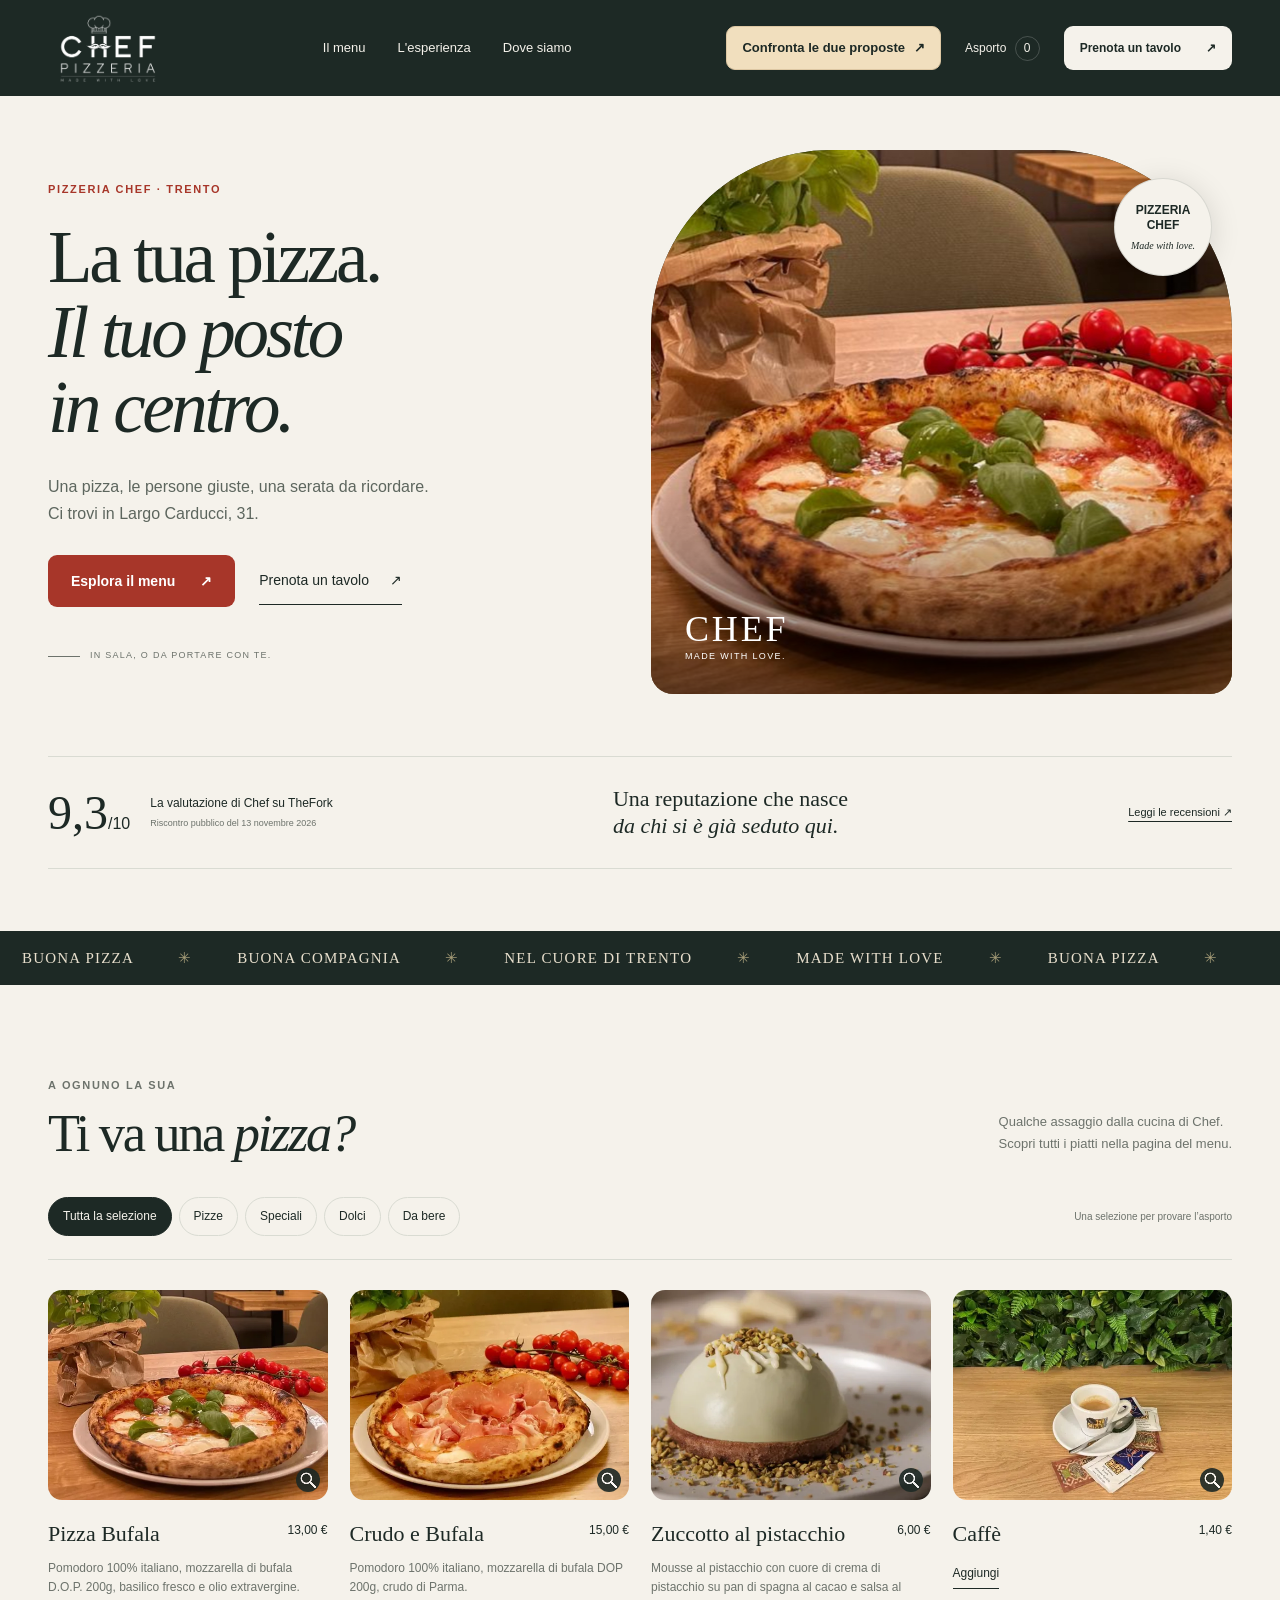
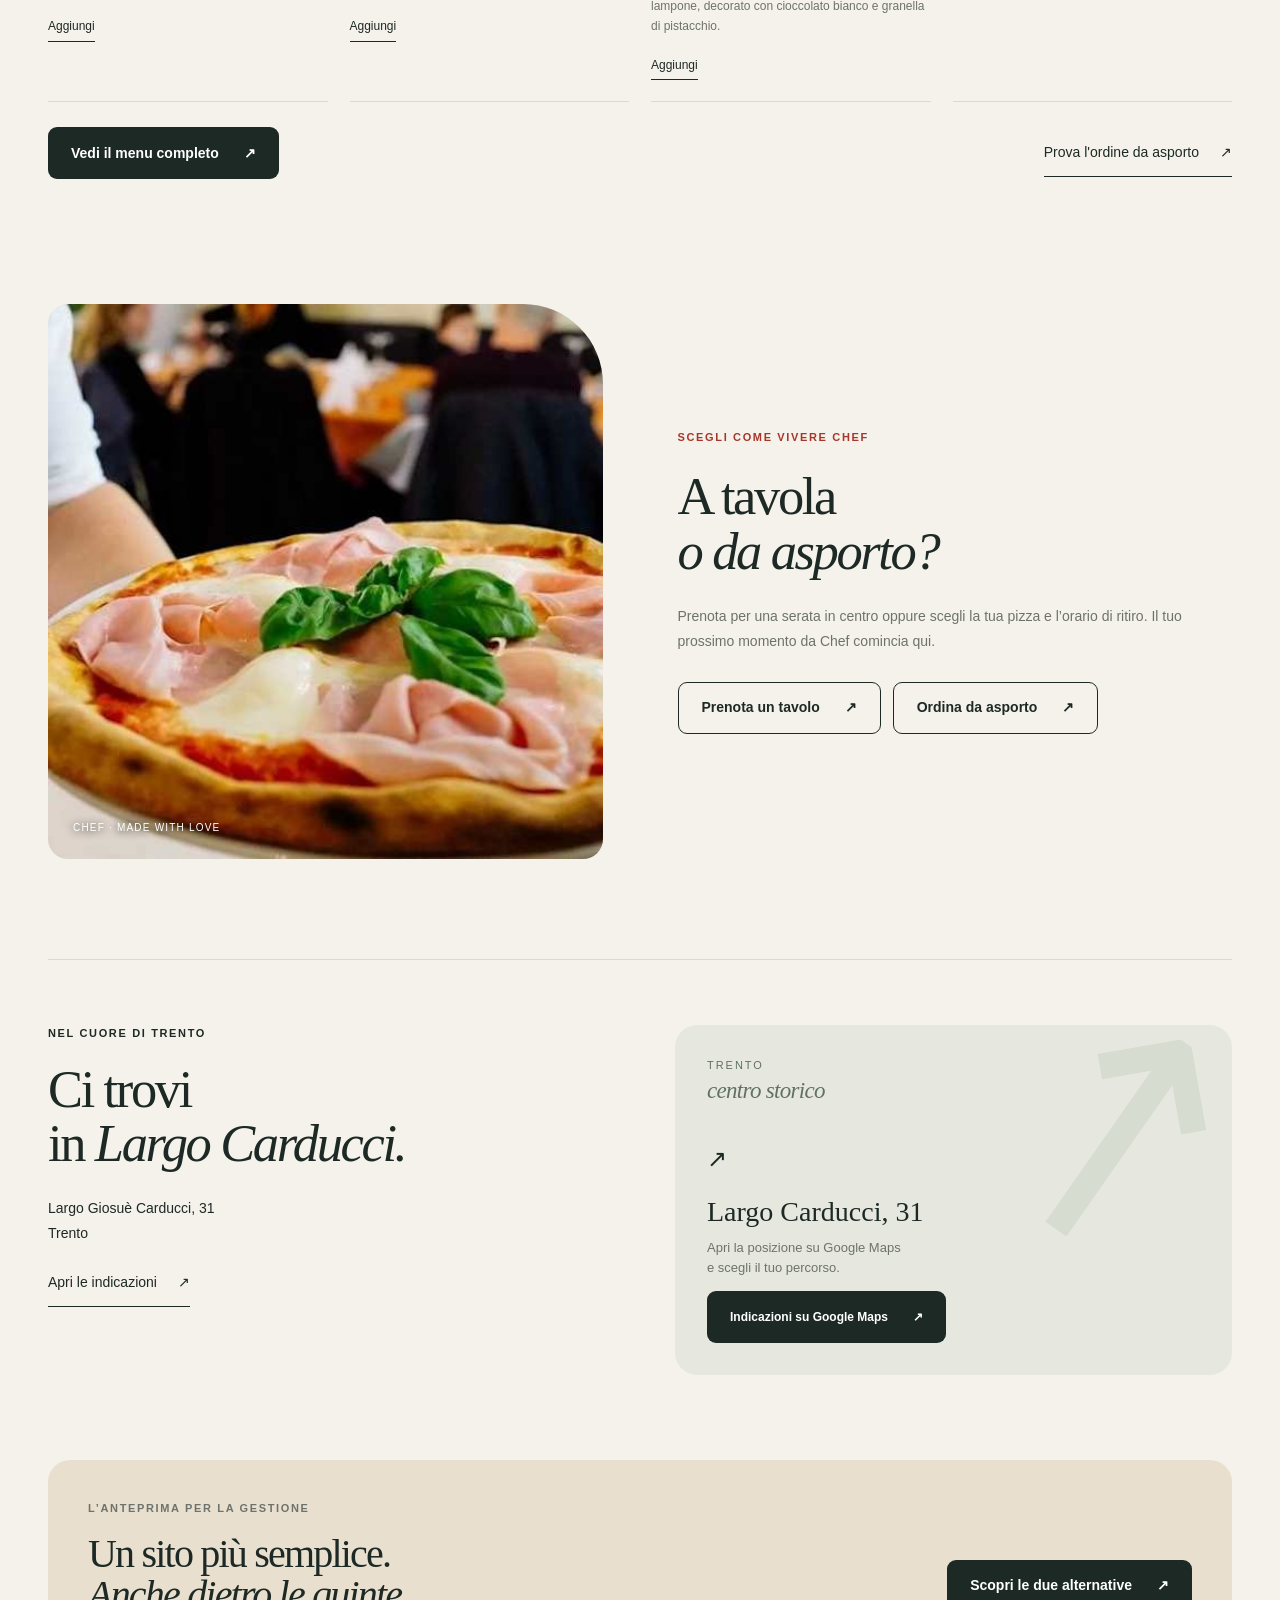
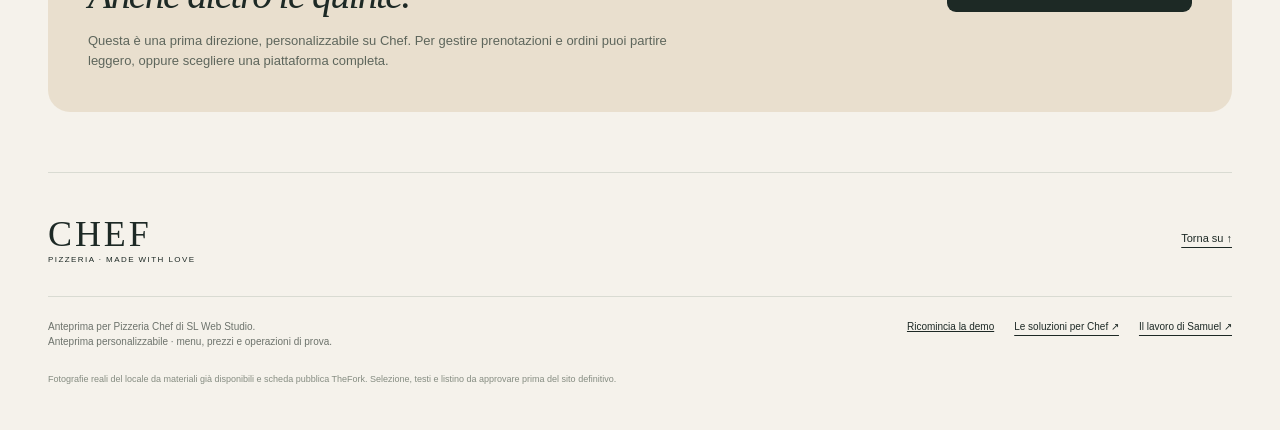
==== commit cadbd1d0: "Show the full Chef stamp and open the homepage with its animated logo" ====
--- a/index.html
+++ b/index.html
@@ -17,11 +17,17 @@
   <meta name="robots" content="noindex,nofollow">
   <meta name="theme-color" content="#1d2925"><meta http-equiv="Content-Security-Policy" content="default-src 'self'; img-src 'self' data:; style-src 'self' 'unsafe-inline'; script-src 'self'; connect-src 'none'; form-action 'none'; frame-src 'none'; object-src 'none'; base-uri 'self'">
   <link rel="icon" href="assets/favicon.svg" type="image/svg+xml">
+  <link rel="stylesheet" href="assets/intro.css">
+  <script src="assets/intro.js"></script>
   <link rel="stylesheet" href="assets/style.css"><link rel="stylesheet" href="assets/cart.css"><link rel="stylesheet" href="assets/photo-viewer.css"><script src="assets/photo-viewer.js" defer></script><script src="assets/menu-data.js" defer></script><script src="assets/app.js" defer></script><script src="assets/motion.js" defer></script>
 </head>
 <body>
   <a class="skip-link" href="#contenuto">Vai al contenuto</a>
-  <div class="intro-flourish" aria-hidden="true"><span>CHEF</span><i>made with love</i><b></b></div>
+  <div class="chef-intro" aria-hidden="true">
+    <div class="chef-intro-plate">
+      <img src="assets/chef-logo-clean.jpg" width="1080" height="720" alt="">
+    </div>
+  </div>
 
   <header class="site-header">
     <a class="brand" href="#inizio" aria-label="Chef, torna all'inizio"><img src="assets/chef-logo-clean.jpg" alt="CHEF Pizzeria — Made with love" width="160" height="110"></a>
@@ -32,7 +38,14 @@
   <main id="contenuto">
     <section class="hero section-shell" id="inizio">
       <div class="hero-copy"><div class="eyebrow"><span></span> PIZZERIA CHEF · TRENTO</div><h1>La tua pizza.<br><em>Il tuo posto<br>in centro.</em></h1><p class="hero-description">Una pizza, le persone giuste, una serata da ricordare.<br>Ci trovi in Largo Carducci, 31.</p><div class="hero-actions"><a class="button button-gold" href="menu.html">Esplora il menu <span aria-hidden="true">↗</span></a><button class="text-button" type="button" data-open-booking>Prenota un tavolo <span>↗</span></button></div><div class="hero-footnote"><span class="tiny-line"></span> IN SALA, O DA PORTARE CON TE.</div></div>
-      <div class="hero-visual"><img class="hero-photo" src="assets/pizza-hero.jpg" alt="Pizza Bufala fotografata per Pizzeria Chef" fetchpriority="high" width="1000" height="1200"><div class="hero-photo-shade"></div><div class="photo-caption"><span>CHEF</span><small>MADE WITH LOVE.</small></div><div class="round-note">PIZZERIA<br>CHEF<span>Made with love.</span></div></div>
+      <div class="hero-art">
+        <div class="hero-visual">
+          <img class="hero-photo" src="assets/pizza-hero.jpg" alt="Pizza Bufala fotografata per Pizzeria Chef" fetchpriority="high" width="1000" height="1200">
+          <div class="hero-photo-shade"></div>
+          <div class="photo-caption"><span>CHEF</span><small>MADE WITH LOVE.</small></div>
+        </div>
+        <div class="round-note" aria-hidden="true">PIZZERIA<br>CHEF<span>Made with love.</span></div>
+      </div>
     </section>
     <section class="reputation section-shell"><div><strong>9,3<span>/10</span></strong><p>La valutazione di Chef su TheFork<small>Riscontro pubblico del 13 novembre 2026</small></p></div><p>Una reputazione che nasce<br><em>da chi si è già seduto qui.</em></p><a href="https://www.thefork.it/ristorante/pizzeria-chef-r726519" target="_blank" rel="noopener noreferrer">Leggi le recensioni ↗</a></section>
     <div class="ticker" aria-hidden="true"><div>BUONA PIZZA <b>✳</b> BUONA COMPAGNIA <b>✳</b> NEL CUORE DI TRENTO <b>✳</b> MADE WITH LOVE <b>✳</b> BUONA PIZZA <b>✳</b></div></div>
--- a/assets/intro.css
+++ b/assets/intro.css
@@ -0,0 +1,71 @@
+.chef-intro {
+  display: none;
+}
+
+@media (prefers-reduced-motion: no-preference) {
+  html.chef-intro-active .chef-intro {
+    position: fixed;
+    inset: 0;
+    z-index: 120;
+    display: grid;
+    place-items: center;
+    isolation: isolate;
+    overflow: hidden;
+    background: radial-gradient(ellipse at 50% 45%, #304039, #202e29 55%, #19241f);
+    clip-path: inset(0);
+    transition: clip-path 480ms cubic-bezier(.72, 0, .28, 1);
+  }
+
+  .chef-intro-plate {
+    position: relative;
+    width: clamp(202px, 50vmin, 328px);
+    aspect-ratio: 1;
+    display: grid;
+    place-items: center;
+    border: 1px solid #ae977e45;
+    border-radius: 50%;
+    transition: transform 440ms ease-in, opacity 320ms ease-in;
+  }
+
+  .chef-intro-plate::before, .chef-intro-plate::after {
+    content: "";
+    position: absolute;
+    border-radius: 50%;
+    pointer-events: none;
+  }
+
+  .chef-intro-plate::before {
+    inset: 7px;
+    border: 1px solid #ae977e35;
+  }
+
+  .chef-intro-plate::after {
+    inset: -1px;
+    border: 1px solid transparent;
+    border-top-color: #e0bb8e;
+    border-right-color: #be9272;
+    animation: chef-plate-turn 1.65s cubic-bezier(.32, .62, .35, 1) both;
+  }
+
+  .chef-intro-plate img {
+    display: block;
+    width: 64%;
+    height: auto;
+    mix-blend-mode: screen;
+    animation: chef-mark-in 520ms cubic-bezier(.16, 1, .3, 1) both;
+  }
+
+  html.chef-intro-leaving .chef-intro { clip-path: inset(0 0 100%); }
+  .chef-intro-leaving .chef-intro-plate { transform: translateY(-18px); opacity: 0; }
+
+  @keyframes chef-plate-turn {
+    from { opacity: 0; transform: rotate(-145deg); }
+    20% { opacity: 1; }
+    to { opacity: 1; transform: rotate(155deg); }
+  }
+
+  @keyframes chef-mark-in {
+    from { opacity: 0; transform: translateY(5px) scale(.96); }
+    to { opacity: 1; transform: none; }
+  }
+}
--- a/assets/style.css
+++ b/assets/style.css
@@ -3,11 +3,23 @@
 @media(max-width:700px){html{scroll-padding-top:25px}.section-shell{width:calc(100% - 40px)}.demo-banner{padding:8px 10px;justify-content:flex-start;font-size:8px;gap:6px;letter-spacing:.02em;flex-wrap:wrap}.banner-detail{font-size:8px}.demo-banner a{margin-left:auto;font-size:9px}.site-header{height:80px;padding:10px 20px}.brand,.brand img{width:98px}.brand img{height:55px}.desktop-nav,.header-book,.cart-trigger{display:none}.mobile-toggle{display:block}.hero{display:flex;flex-direction:column;gap:30px;padding-block:40px 32px;min-height:0}.hero-copy{align-self:flex-start;width:100%}h1{font-size:58px;margin:18px 0 22px}.hero-description{font-size:14px;margin-bottom:25px}.hero-actions{gap:22px}.hero-actions .button{min-height:48px;padding:12px 17px;font-size:12px}.hero-actions .text-button{font-size:12px}.hero-footnote{margin-top:26px;font-size:8px}.hero-visual{width:100%;min-height:365px;border-radius:140px 140px 0 0}.hero-photo{min-height:365px}.round-note{width:78px;height:78px;right:16px;top:20px;font-size:10px}.photo-caption{bottom:20px;left:22px}.photo-caption span{font-size:29px}.reputation{padding-block:22px;margin-bottom:35px;gap:15px;align-items:flex-end}.reputation>div{gap:12px}.reputation strong{font-size:38px}.reputation p{font-size:10px;max-width:150px}.reputation small{font-size:8px}.reputation a{font-size:9px}.ticker{font-size:12px;padding:14px 0}.ticker b{margin:0 23px}.menu-section{padding:48px 0 35px}.section-heading{display:block;margin-bottom:25px}.section-heading>p{margin-top:18px;font-size:12px}.section-heading h2{font-size:45px}.menu-toolbar{align-items:flex-start;flex-direction:column;gap:15px}.category-tabs{gap:5px}.category-tabs button{font-size:11px;padding:8px 11px}.menu-demo-note{max-width:none;text-align:left;font-size:9px}.menu-grid{gap:22px 14px}.menu-card>img,.card-visual{height:145px}.card-top{display:block}.card-top h3{font-size:20px;margin-bottom:7px}.price{font-size:11px}.description{font-size:11px;margin-top:10px;line-height:1.5}.tagline{font-size:8px}.card-body{padding-top:14px}.menu-bottom-note{flex-wrap:wrap;justify-content:flex-start;gap:12px 20px}.experience{grid-template-columns:1fr;gap:30px;padding-block:28px 45px}.experience-photo>img{aspect-ratio:5/4}.experience-copy h2{font-size:41px}.experience-copy>.eyebrow{margin-bottom:17px}.craft{grid-template-columns:1fr;gap:25px;padding:20px;margin-bottom:45px}.craft img{aspect-ratio:4/3}.craft h2{font-size:40px;margin-bottom:18px}.location{grid-template-columns:1fr;gap:30px;padding-block:40px 45px}.location h2{font-size:43px}.location-art{min-height:270px}.site-footer{padding-top:28px;padding-bottom:85px}.footer-top{padding-bottom:25px}.footer-bottom{flex-direction:column;gap:20px}.footer-bottom>div{flex-wrap:wrap;gap:18px}.photo-source{width:100%;font-size:8px}.mobile-cart-bar{display:flex;align-items:center;justify-content:space-between;position:fixed;bottom:12px;left:16px;right:16px;z-index:20;background:var(--ink);color:white;border:1px solid #fff3;border-radius:5px;box-shadow:0 5px 20px #0002;padding:14px 16px;font-size:12px}.mobile-cart-bar b{margin-left:5px;font-size:10px;background:#fff2;border-radius:20px;padding:3px 6px}.mobile-cart-bar>span:last-child{font-size:19px}#toast{bottom:80px;font-size:11px;padding:12px 16px}dialog{padding:22px}.form-row{gap:12px}dialog h2{font-size:36px}}
 @media(prefers-reduced-motion:reduce){html{scroll-behavior:auto}*,*:before,*:after{transition:none!important}}
 /* SL — refined, lightweight motion and a calmer page rhythm. */
-:root{--red:#a73629}.skip-link{position:absolute;z-index:100;left:20px;top:-80px;padding:12px 18px;background:white}.skip-link:focus{top:12px}.site-header{position:relative;z-index:5}.button{border-radius:9px;transition:transform .22s ease,background .22s ease,box-shadow .22s ease}.button:hover{transform:translateY(-2px);box-shadow:0 8px 20px #1d292512}.button:active{transform:translateY(0)}.button span,.text-button span{transition:transform .2s ease}.button:hover span,.text-button:hover span{transform:translate(3px,-2px)}.desktop-nav a{position:relative}.desktop-nav a:after{content:'';position:absolute;bottom:-6px;left:0;width:100%;height:1px;background:currentColor;transform:scaleX(0);transform-origin:left;transition:transform .25s}.desktop-nav a:hover:after{transform:scaleX(1)}.hero{padding-block:54px 62px;gap:65px;min-height:660px}.hero-visual{border-radius:180px 180px 22px 22px}.hero-photo{animation:photo-settle 1.2s cubic-bezier(.22,1,.36,1) both}.hero-copy>div,.hero-copy>h1,.hero-copy>p{animation:hero-enter .8s cubic-bezier(.22,1,.36,1) both}.hero-copy>h1{animation-delay:.08s}.hero-copy>p{animation-delay:.16s}.hero-actions{animation-delay:.22s!important}.intro-flourish{position:fixed;top:0;left:0;right:0;height:4px;z-index:100;pointer-events:none}.intro-flourish>span,.intro-flourish>i{display:none}.intro-flourish>b{display:block;height:100%;width:100%;background:var(--red);transform-origin:left;animation:intro-line .95s cubic-bezier(.22,1,.36,1) both}.round-note{box-shadow:0 5px 30px #0002;animation:seal-enter .8s .18s cubic-bezier(.22,1,.36,1) both}.menu-card>img,.card-visual{border-radius:14px;transition:transform .35s}.menu-card:hover>img{transform:translateY(-4px)}.menu-card{animation:hero-enter .35s both}.menu-card:nth-child(2){animation-delay:.04s}.menu-card:nth-child(3){animation-delay:.08s}.menu-card:nth-child(4){animation-delay:.12s}.category-tabs button{transition:background .2s,color .2s,transform .2s}.category-tabs button:hover{transform:translateY(-2px)}.experience{gap:75px}.experience-photo>img{border-radius:20px 80px 20px 20px}.location-card{border-radius:22px;background:#e6e8df;display:flex;flex-direction:column;justify-content:space-between;min-height:350px;padding:32px;position:relative;overflow:hidden}.location-coordinate{font-size:11px;letter-spacing:.18em;color:#607160;position:relative;z-index:1}.location-coordinate em{font:italic 23px Georgia,serif;letter-spacing:-.03em;display:block;margin-top:4px}.location-card:after{content:'↗';font:310px/1 Georgia,serif;position:absolute;right:-15px;top:-50px;color:#d6dccf;transform:rotate(-10deg);pointer-events:none}.location-directions{position:relative;z-index:1}.location-directions h3{font:28px Georgia,serif;margin:18px 0 10px}.location-directions p{font-size:13px;color:var(--muted)}.location-marker{font-size:24px}.location-directions .button{font-size:12px}.owner-preview{display:flex;justify-content:space-between;gap:50px;align-items:center;background:#e9dfce;border-radius:22px;padding:40px;margin-bottom:60px}.owner-preview h2{font-size:40px;margin:16px 0}.owner-preview p{font-size:13px;max-width:610px;color:#5e665c;margin-bottom:0}.owner-preview>a{flex-shrink:0}.footer-bottom>div{flex-wrap:wrap}.site-footer .photo-source{width:100%;margin-inline:0}dialog{border-radius:18px;animation:dialog-enter .2s ease}dialog::backdrop{animation:backdrop-enter .2s ease}.result-box,.dialog-notice{border-radius:10px}.dialog-notice strong{display:block;margin-bottom:3px}input,select{border-radius:8px}.mobile-cart-bar{border-radius:14px}.reveal-ready{opacity:0;transform:translateY(24px);transition:opacity .65s cubic-bezier(.22,1,.36,1),transform .65s cubic-bezier(.22,1,.36,1)}.reveal-ready.is-visible{opacity:1;transform:translateY(0)}
-@keyframes hero-enter{from{opacity:0;transform:translateY(16px)}to{opacity:1;transform:none}}@keyframes photo-settle{from{transform:scale(1.07)}to{transform:scale(1)}}@keyframes seal-enter{from{opacity:0;transform:rotate(-12deg) scale(.85)}to{opacity:1;transform:none}}@keyframes intro-line{0%{transform:scaleX(0)}70%{transform:scaleX(1);opacity:1}100%{transform:scaleX(1);opacity:0}}@keyframes dialog-enter{from{opacity:0;transform:translateY(12px) scale(.98)}to{opacity:1;transform:none}}@keyframes backdrop-enter{from{opacity:0}to{opacity:1}}
+:root{--red:#a73629}.skip-link{position:absolute;z-index:100;left:20px;top:-80px;padding:12px 18px;background:white}.skip-link:focus{top:12px}.site-header{position:relative;z-index:5}.button{border-radius:9px;transition:transform .22s ease,background .22s ease,box-shadow .22s ease}.button:hover{transform:translateY(-2px);box-shadow:0 8px 20px #1d292512}.button:active{transform:translateY(0)}.button span,.text-button span{transition:transform .2s ease}.button:hover span,.text-button:hover span{transform:translate(3px,-2px)}.desktop-nav a{position:relative}.desktop-nav a:after{content:'';position:absolute;bottom:-6px;left:0;width:100%;height:1px;background:currentColor;transform:scaleX(0);transform-origin:left;transition:transform .25s}.desktop-nav a:hover:after{transform:scaleX(1)}.hero{padding-block:54px 62px;gap:65px;min-height:660px}.hero-visual{border-radius:180px 180px 22px 22px}.hero-photo{animation:photo-settle 1.2s cubic-bezier(.22,1,.36,1) both}.hero-copy>div,.hero-copy>h1,.hero-copy>p{animation:hero-enter .8s cubic-bezier(.22,1,.36,1) both}.hero-copy>h1{animation-delay:.08s}.hero-copy>p{animation-delay:.16s}.hero-actions{animation-delay:.22s!important}.round-note{box-shadow:0 5px 30px #0002;animation:seal-enter .8s .18s cubic-bezier(.22,1,.36,1) both}.menu-card>img,.card-visual{border-radius:14px;transition:transform .35s}.menu-card:hover>img{transform:translateY(-4px)}.menu-card{animation:hero-enter .35s both}.menu-card:nth-child(2){animation-delay:.04s}.menu-card:nth-child(3){animation-delay:.08s}.menu-card:nth-child(4){animation-delay:.12s}.category-tabs button{transition:background .2s,color .2s,transform .2s}.category-tabs button:hover{transform:translateY(-2px)}.experience{gap:75px}.experience-photo>img{border-radius:20px 80px 20px 20px}.location-card{border-radius:22px;background:#e6e8df;display:flex;flex-direction:column;justify-content:space-between;min-height:350px;padding:32px;position:relative;overflow:hidden}.location-coordinate{font-size:11px;letter-spacing:.18em;color:#607160;position:relative;z-index:1}.location-coordinate em{font:italic 23px Georgia,serif;letter-spacing:-.03em;display:block;margin-top:4px}.location-card:after{content:'↗';font:310px/1 Georgia,serif;position:absolute;right:-15px;top:-50px;color:#d6dccf;transform:rotate(-10deg);pointer-events:none}.location-directions{position:relative;z-index:1}.location-directions h3{font:28px Georgia,serif;margin:18px 0 10px}.location-directions p{font-size:13px;color:var(--muted)}.location-marker{font-size:24px}.location-directions .button{font-size:12px}.owner-preview{display:flex;justify-content:space-between;gap:50px;align-items:center;background:#e9dfce;border-radius:22px;padding:40px;margin-bottom:60px}.owner-preview h2{font-size:40px;margin:16px 0}.owner-preview p{font-size:13px;max-width:610px;color:#5e665c;margin-bottom:0}.owner-preview>a{flex-shrink:0}.footer-bottom>div{flex-wrap:wrap}.site-footer .photo-source{width:100%;margin-inline:0}dialog{border-radius:18px;animation:dialog-enter .2s ease}dialog::backdrop{animation:backdrop-enter .2s ease}.result-box,.dialog-notice{border-radius:10px}.dialog-notice strong{display:block;margin-bottom:3px}input,select{border-radius:8px}.mobile-cart-bar{border-radius:14px}.reveal-ready{opacity:0;transform:translateY(24px);transition:opacity .65s cubic-bezier(.22,1,.36,1),transform .65s cubic-bezier(.22,1,.36,1)}.reveal-ready.is-visible{opacity:1;transform:translateY(0)}
+@keyframes hero-enter{from{opacity:0;transform:translateY(16px)}to{opacity:1;transform:none}}@keyframes photo-settle{from{transform:scale(1.07)}to{transform:scale(1)}}@keyframes seal-enter{from{opacity:0;transform:rotate(-12deg) scale(.85)}to{opacity:1;transform:none}}@keyframes dialog-enter{from{opacity:0;transform:translateY(12px) scale(.98)}to{opacity:1;transform:none}}@keyframes backdrop-enter{from{opacity:0}to{opacity:1}}
 @media(max-width:1000px){.hero{gap:35px}.owner-preview{align-items:flex-start;flex-direction:column;gap:22px}.experience{gap:40px}}
 @media(max-width:700px){.hero{padding-block:36px 32px;min-height:0;gap:30px}.hero h1{font-size:clamp(47px,13.6vw,65px)}.hero-visual{border-radius:135px 135px 18px 18px}.experience{gap:30px}.experience-photo>img{border-radius:18px 60px 18px 18px}.location-card{min-height:320px;padding:25px}.owner-preview{padding:26px;margin-bottom:35px;border-radius:18px}.owner-preview h2{font-size:34px}.owner-preview .button{width:100%}.footer-bottom>div{gap:16px}.reveal-ready{transform:translateY(16px)}.menu-card>img,.card-visual{border-radius:11px}.menu-card:hover>img{transform:none}}
-@media(prefers-reduced-motion:reduce){html{scroll-behavior:auto}*,*:before,*:after{animation:none!important;transition:none!important;scroll-behavior:auto!important}.reveal-ready{opacity:1!important;transform:none!important}.intro-flourish{display:none}.button:hover,.menu-card:hover>img{transform:none}}
+@media(prefers-reduced-motion:reduce){html{scroll-behavior:auto}*,*:before,*:after{animation:none!important;transition:none!important;scroll-behavior:auto!important}.reveal-ready{opacity:1!important;transform:none!important}.button:hover,.menu-card:hover>img{transform:none}}
+
+.hero-art {
+  position: relative;
+  isolation: isolate;
+  display: grid;
+  align-self: stretch;
+  min-width: 0;
+}
+.hero-art > .round-note {
+  z-index: 1;
+  border: 1px solid rgb(29 41 37 / 13%);
+}
 
 .compare-proposals {
   display: inline-flex;
@@ -49,7 +61,6 @@
   .qty-control { gap: 6px; }
 }
 @media (max-width: 700px) {
-  .round-note { display: none; }
   .mobile-cart-bar { bottom: calc(12px + env(safe-area-inset-bottom, 0px)); }
   .site-footer { padding-bottom: calc(85px + env(safe-area-inset-bottom, 0px)); }
   #toast { bottom: calc(80px + env(safe-area-inset-bottom, 0px)); pointer-events: none; }
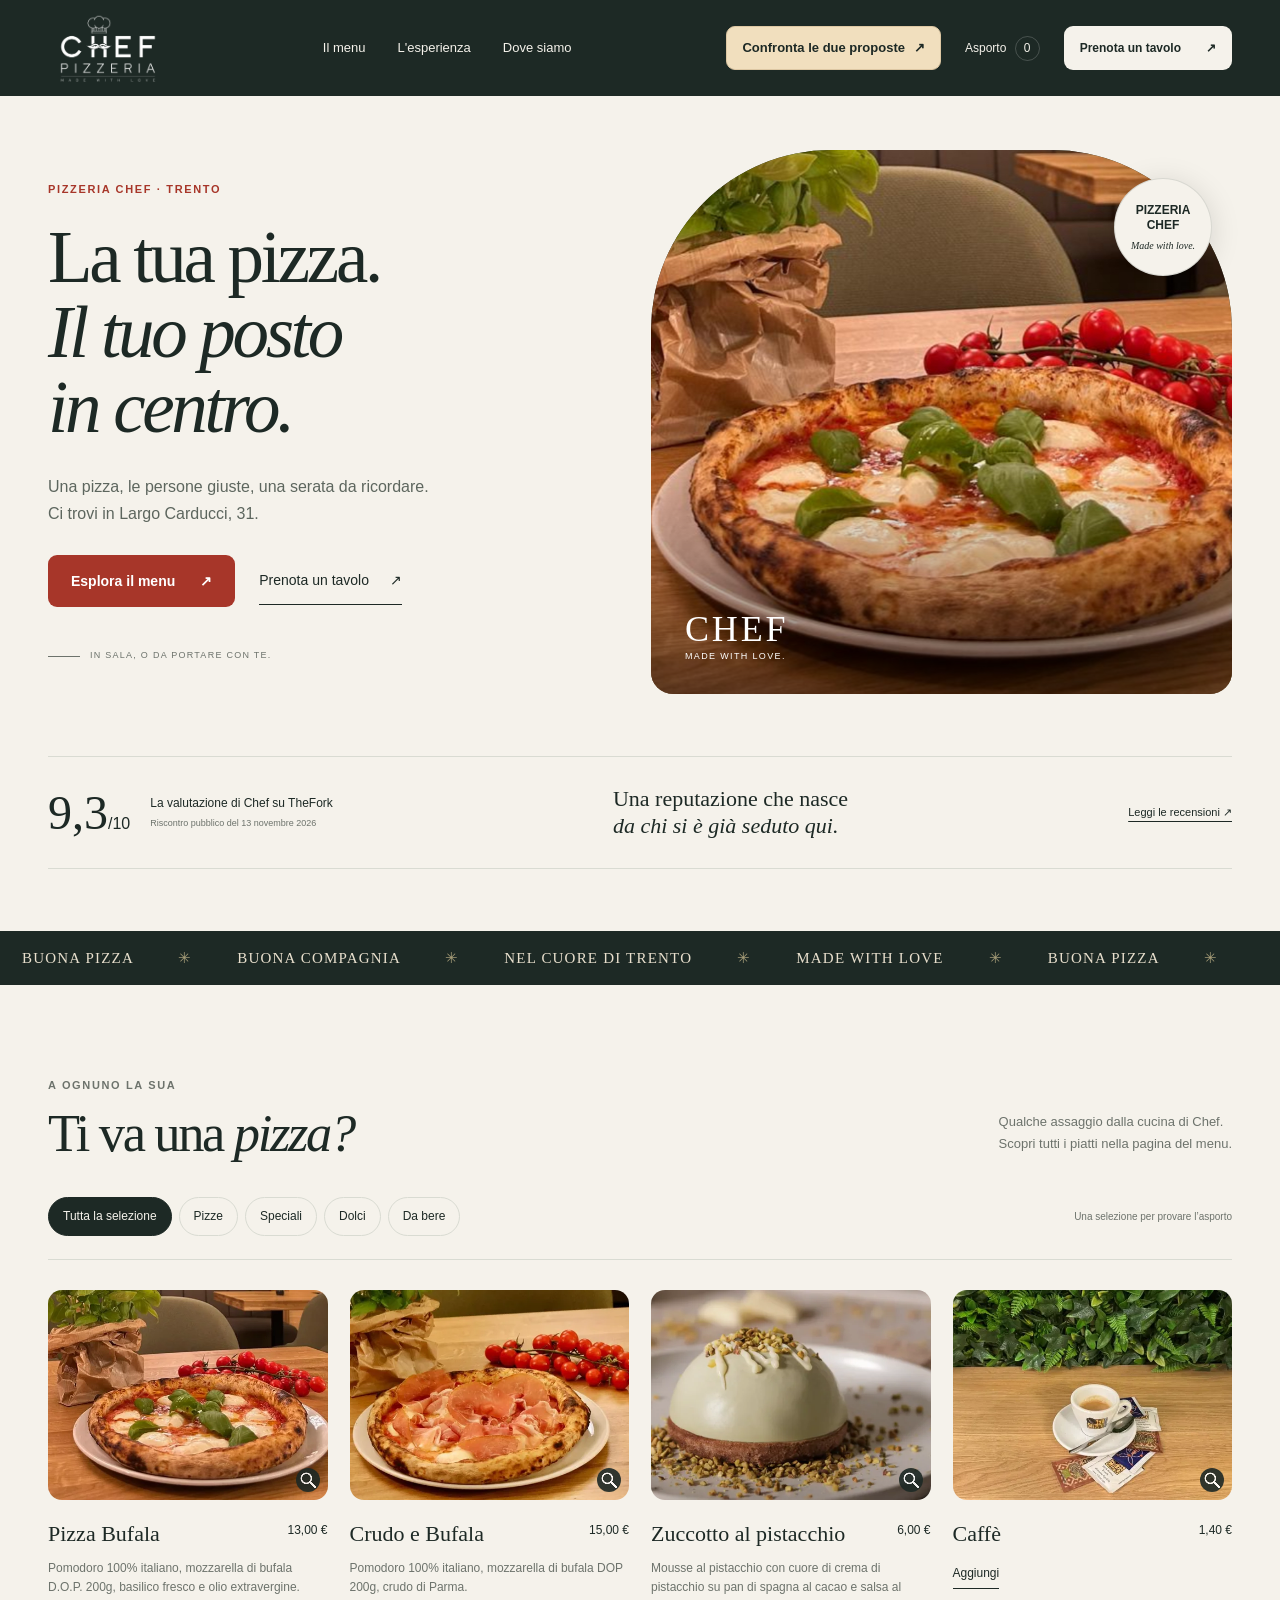
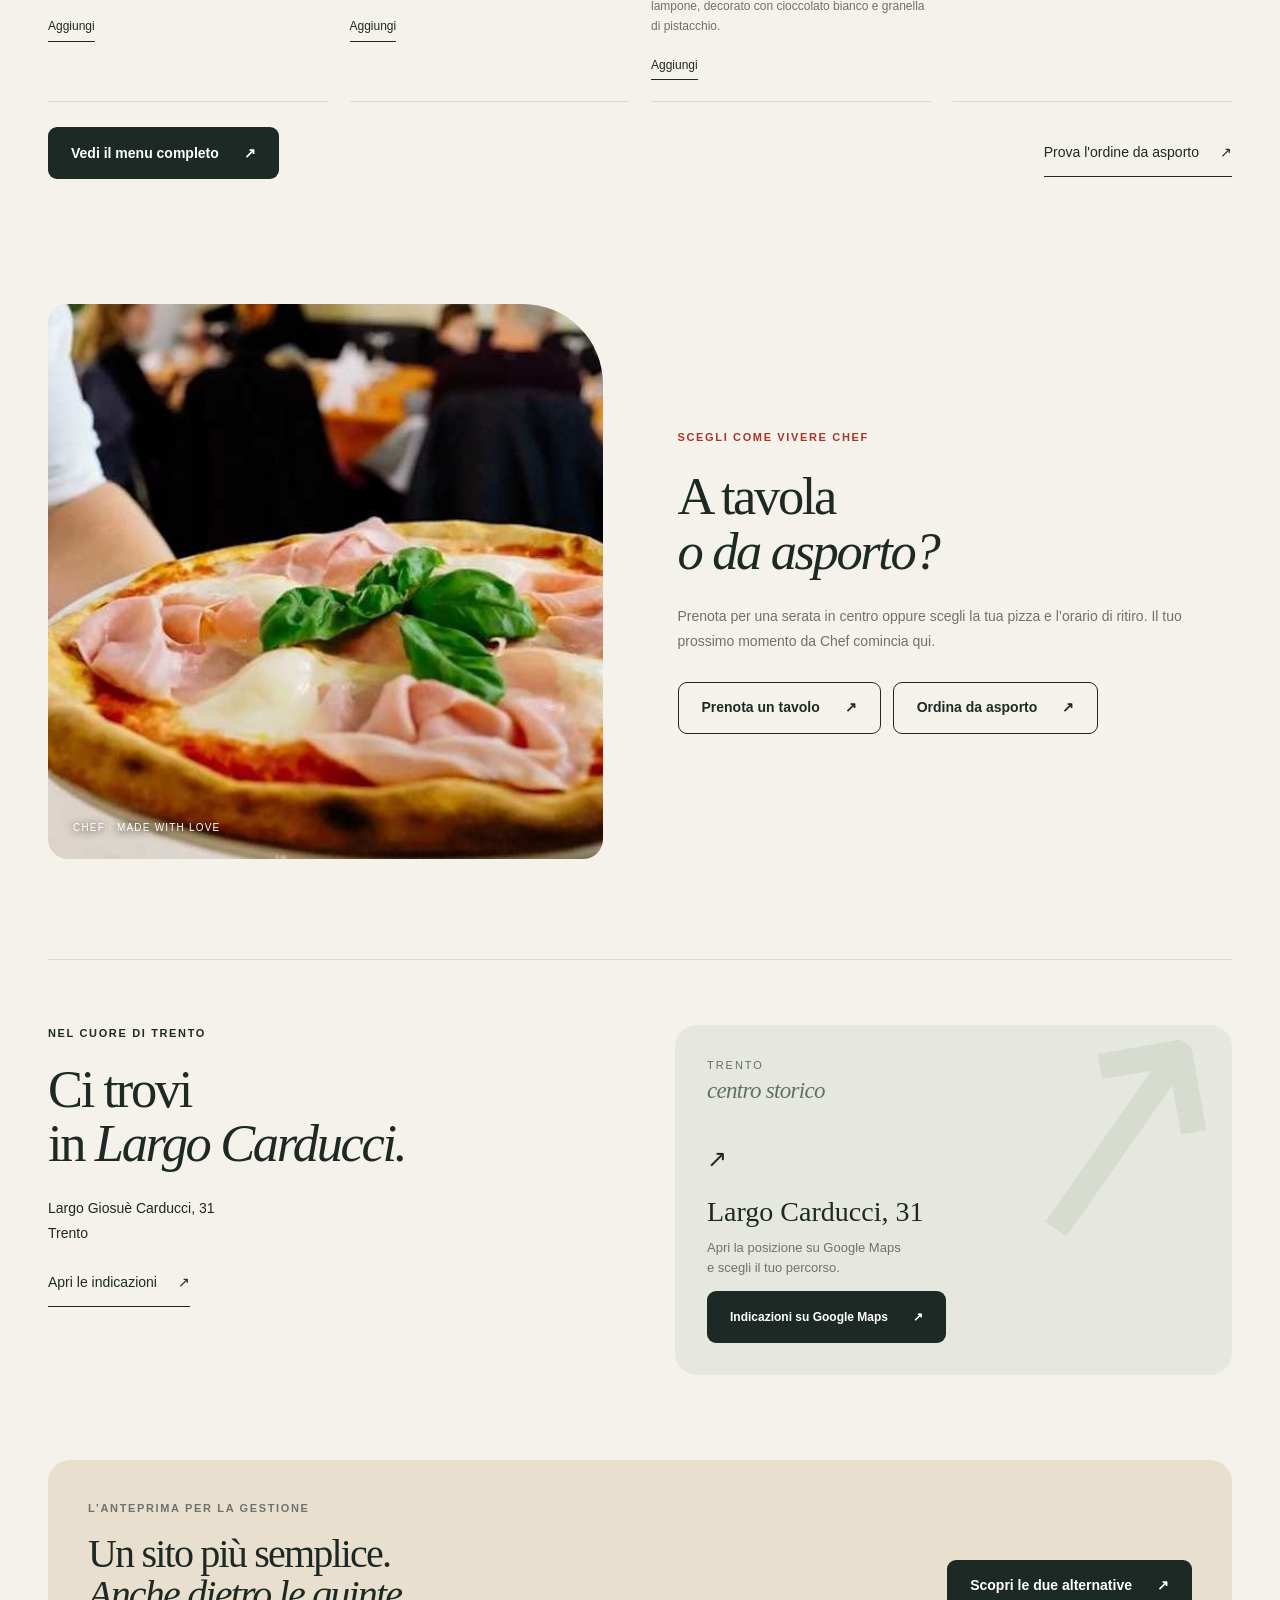
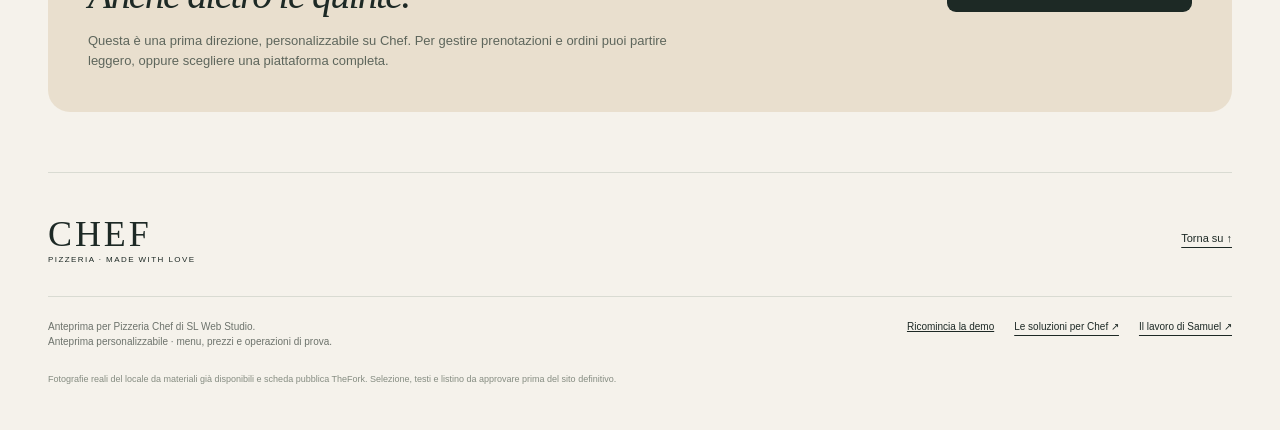
==== commit 7d7c2691: "Keep Chef lettering transparent throughout the opening animation" ====
--- a/index.html
+++ b/index.html
@@ -17,7 +17,7 @@
   <meta name="robots" content="noindex,nofollow">
   <meta name="theme-color" content="#1d2925"><meta http-equiv="Content-Security-Policy" content="default-src 'self'; img-src 'self' data:; style-src 'self' 'unsafe-inline'; script-src 'self'; connect-src 'none'; form-action 'none'; frame-src 'none'; object-src 'none'; base-uri 'self'">
   <link rel="icon" href="assets/favicon.svg" type="image/svg+xml">
-  <link rel="stylesheet" href="assets/intro.css">
+  <link rel="stylesheet" href="assets/intro.css?v=2">
   <script src="assets/intro.js"></script>
   <link rel="stylesheet" href="assets/style.css"><link rel="stylesheet" href="assets/cart.css"><link rel="stylesheet" href="assets/photo-viewer.css"><script src="assets/photo-viewer.js" defer></script><script src="assets/menu-data.js" defer></script><script src="assets/app.js" defer></script><script src="assets/motion.js" defer></script>
 </head>
@@ -25,7 +25,7 @@
   <a class="skip-link" href="#contenuto">Vai al contenuto</a>
   <div class="chef-intro" aria-hidden="true">
     <div class="chef-intro-plate">
-      <img src="assets/chef-logo-clean.jpg" width="1080" height="720" alt="">
+      <span class="chef-intro-mark"></span>
     </div>
   </div>
 
--- a/assets/intro.css
+++ b/assets/intro.css
@@ -47,11 +47,13 @@
     animation: chef-plate-turn 1.65s cubic-bezier(.32, .62, .35, 1) both;
   }
 
-  .chef-intro-plate img {
+  .chef-intro-mark {
     display: block;
     width: 64%;
-    height: auto;
-    mix-blend-mode: screen;
+    aspect-ratio: 3 / 2;
+    background: white;
+    mask: url("chef-logo-clean.jpg") center / contain no-repeat;
+    mask-mode: luminance;
     animation: chef-mark-in 520ms cubic-bezier(.16, 1, .3, 1) both;
   }
 
